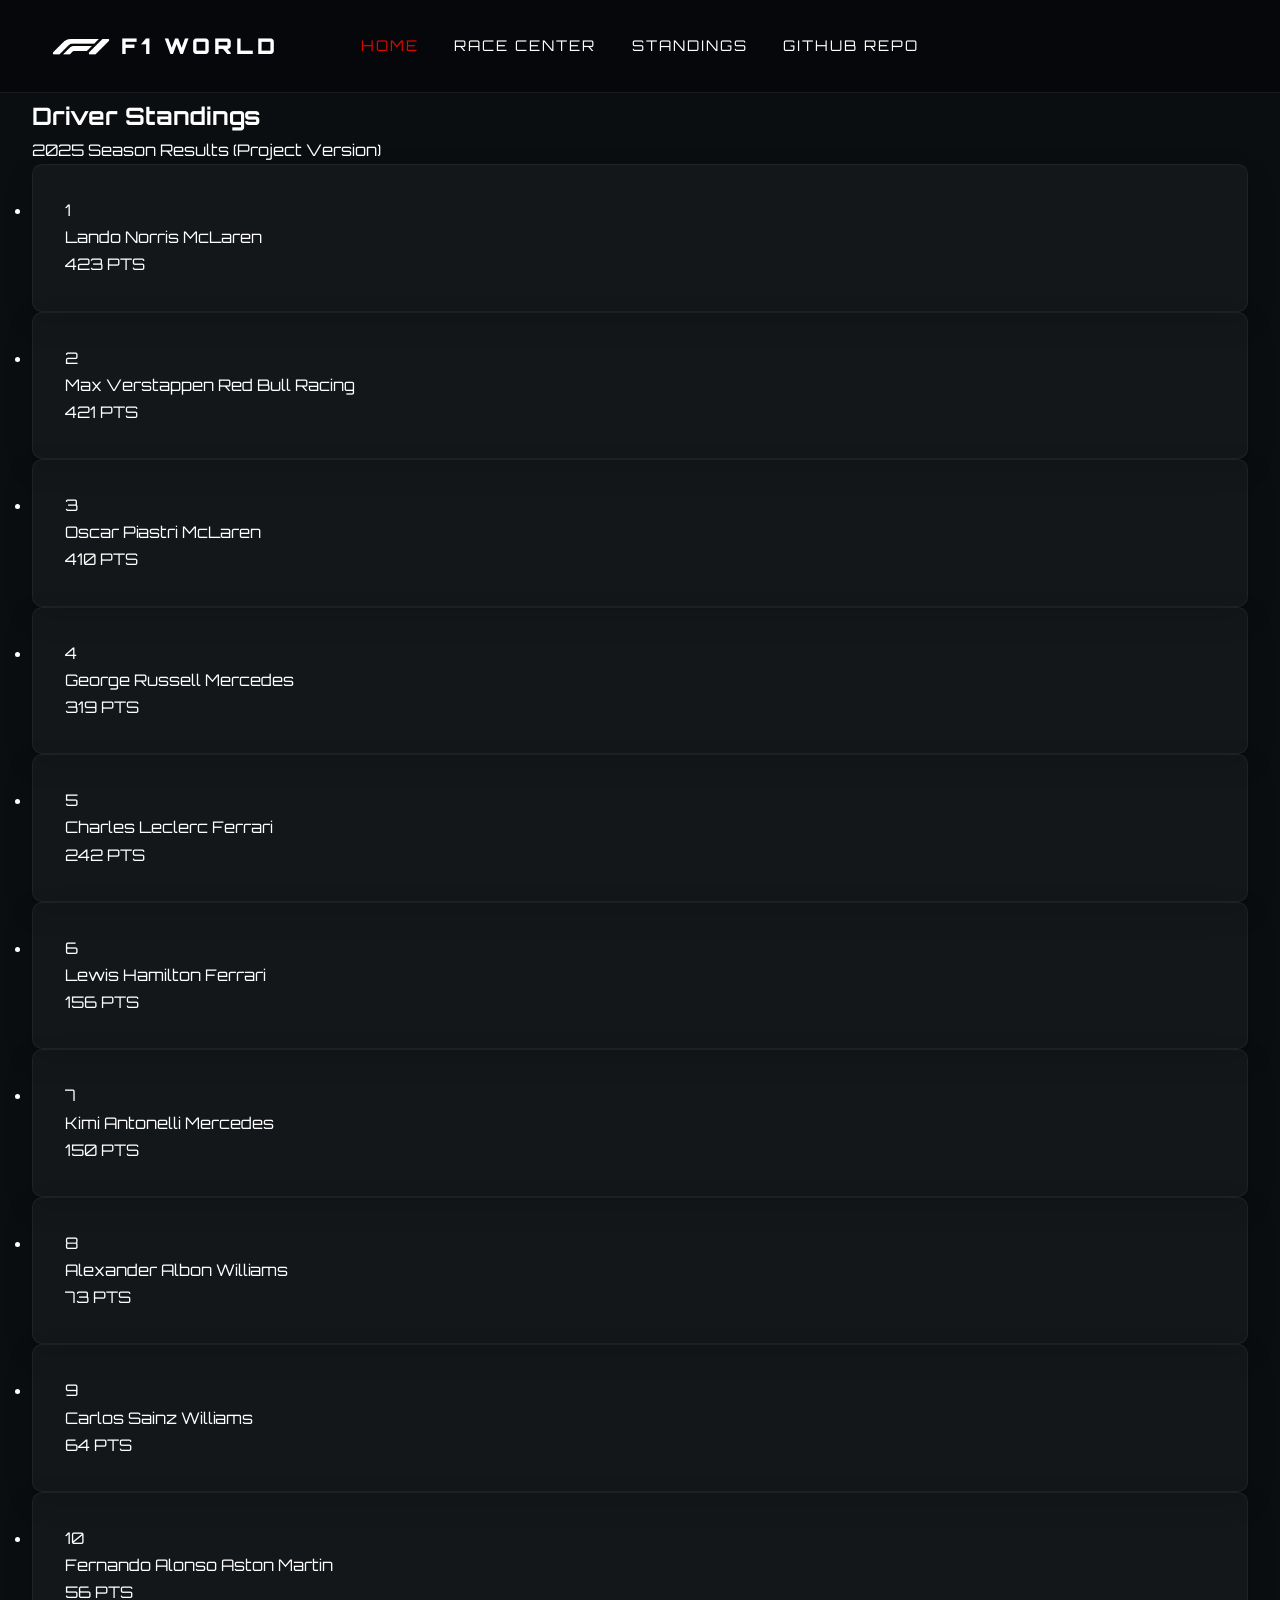
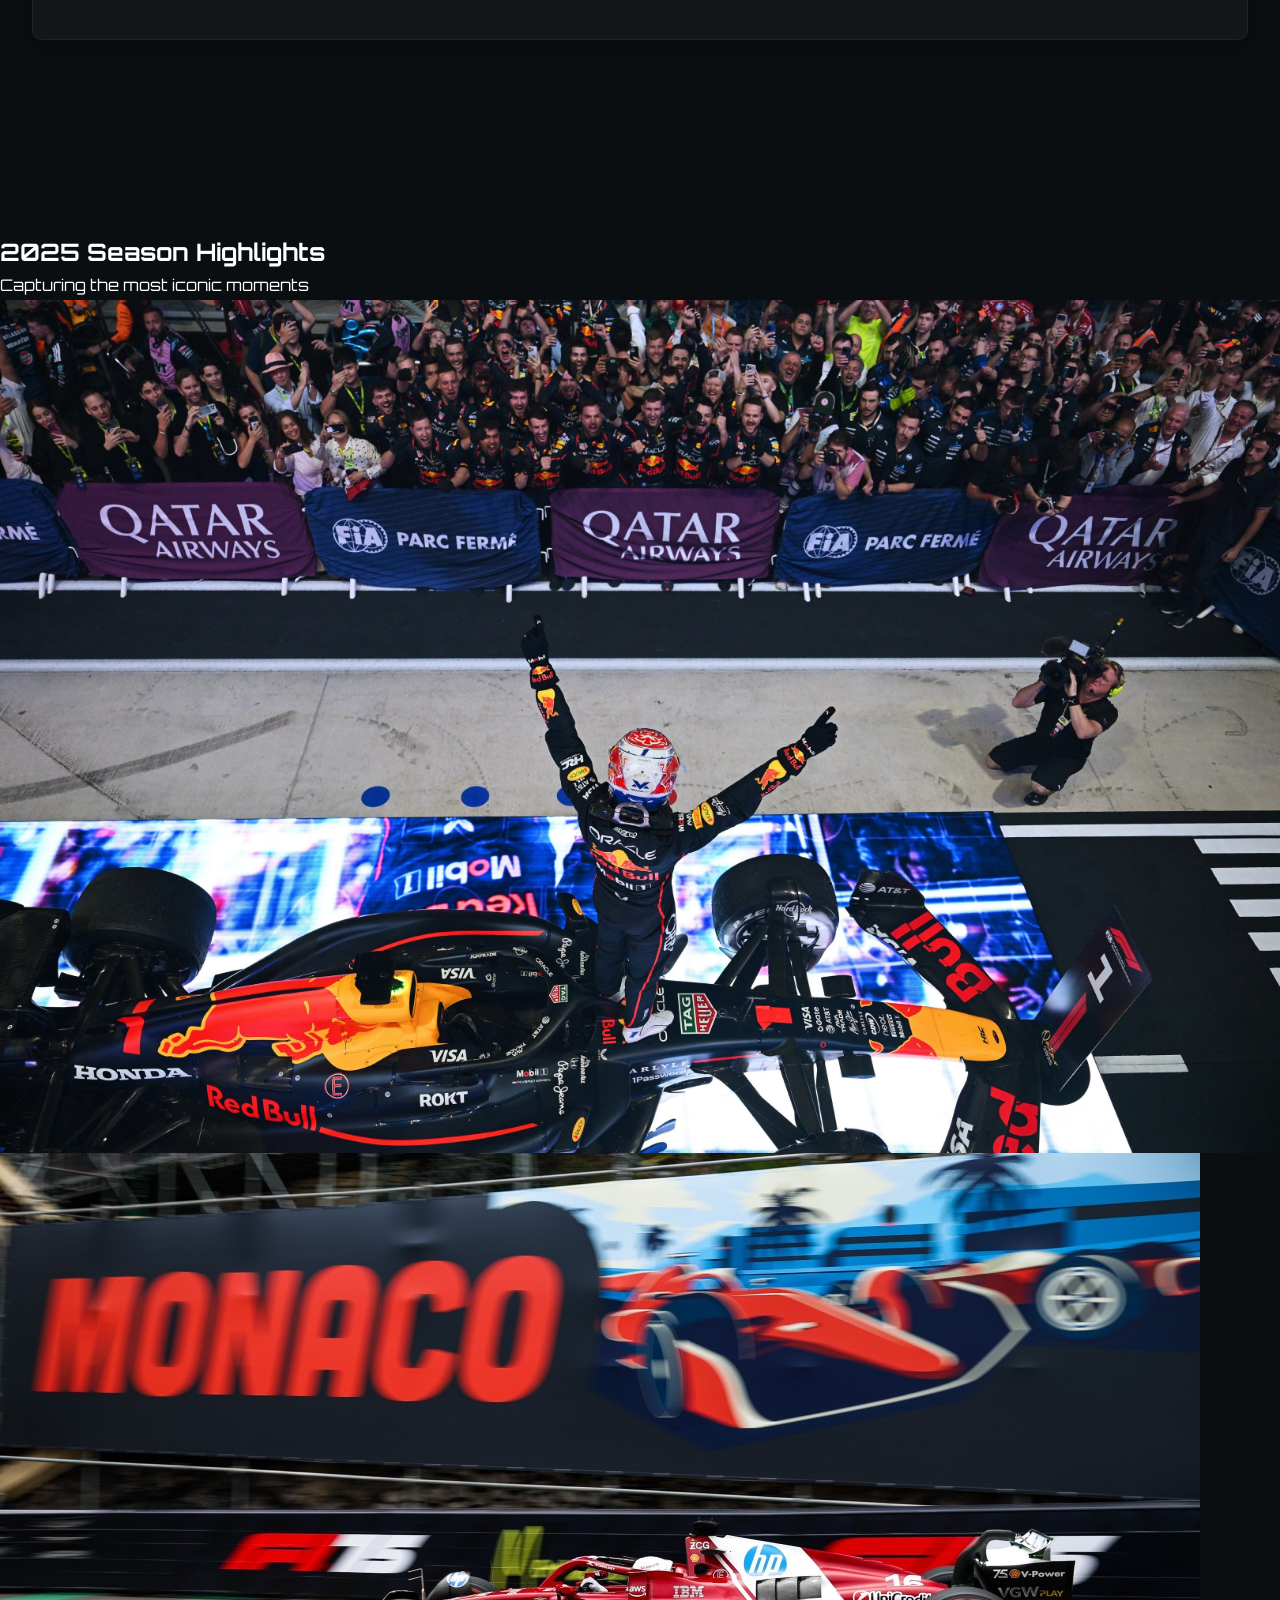
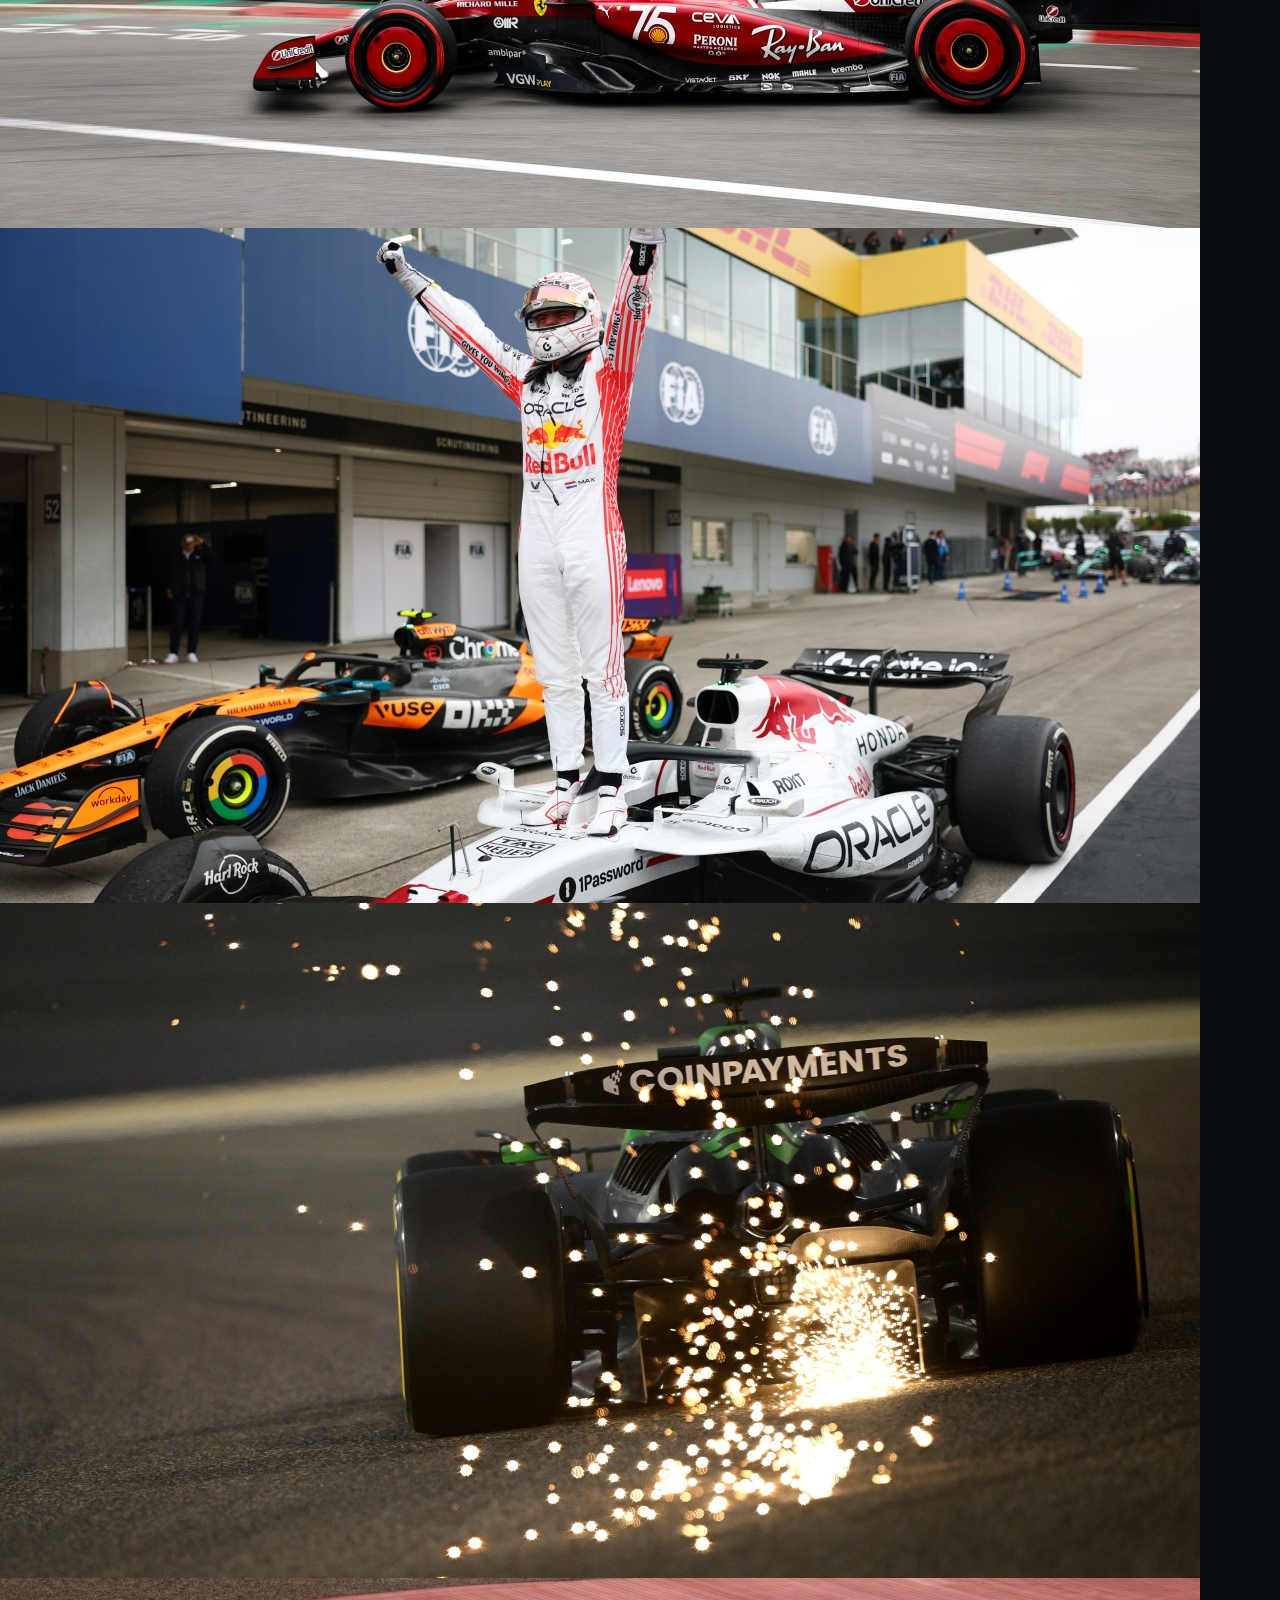
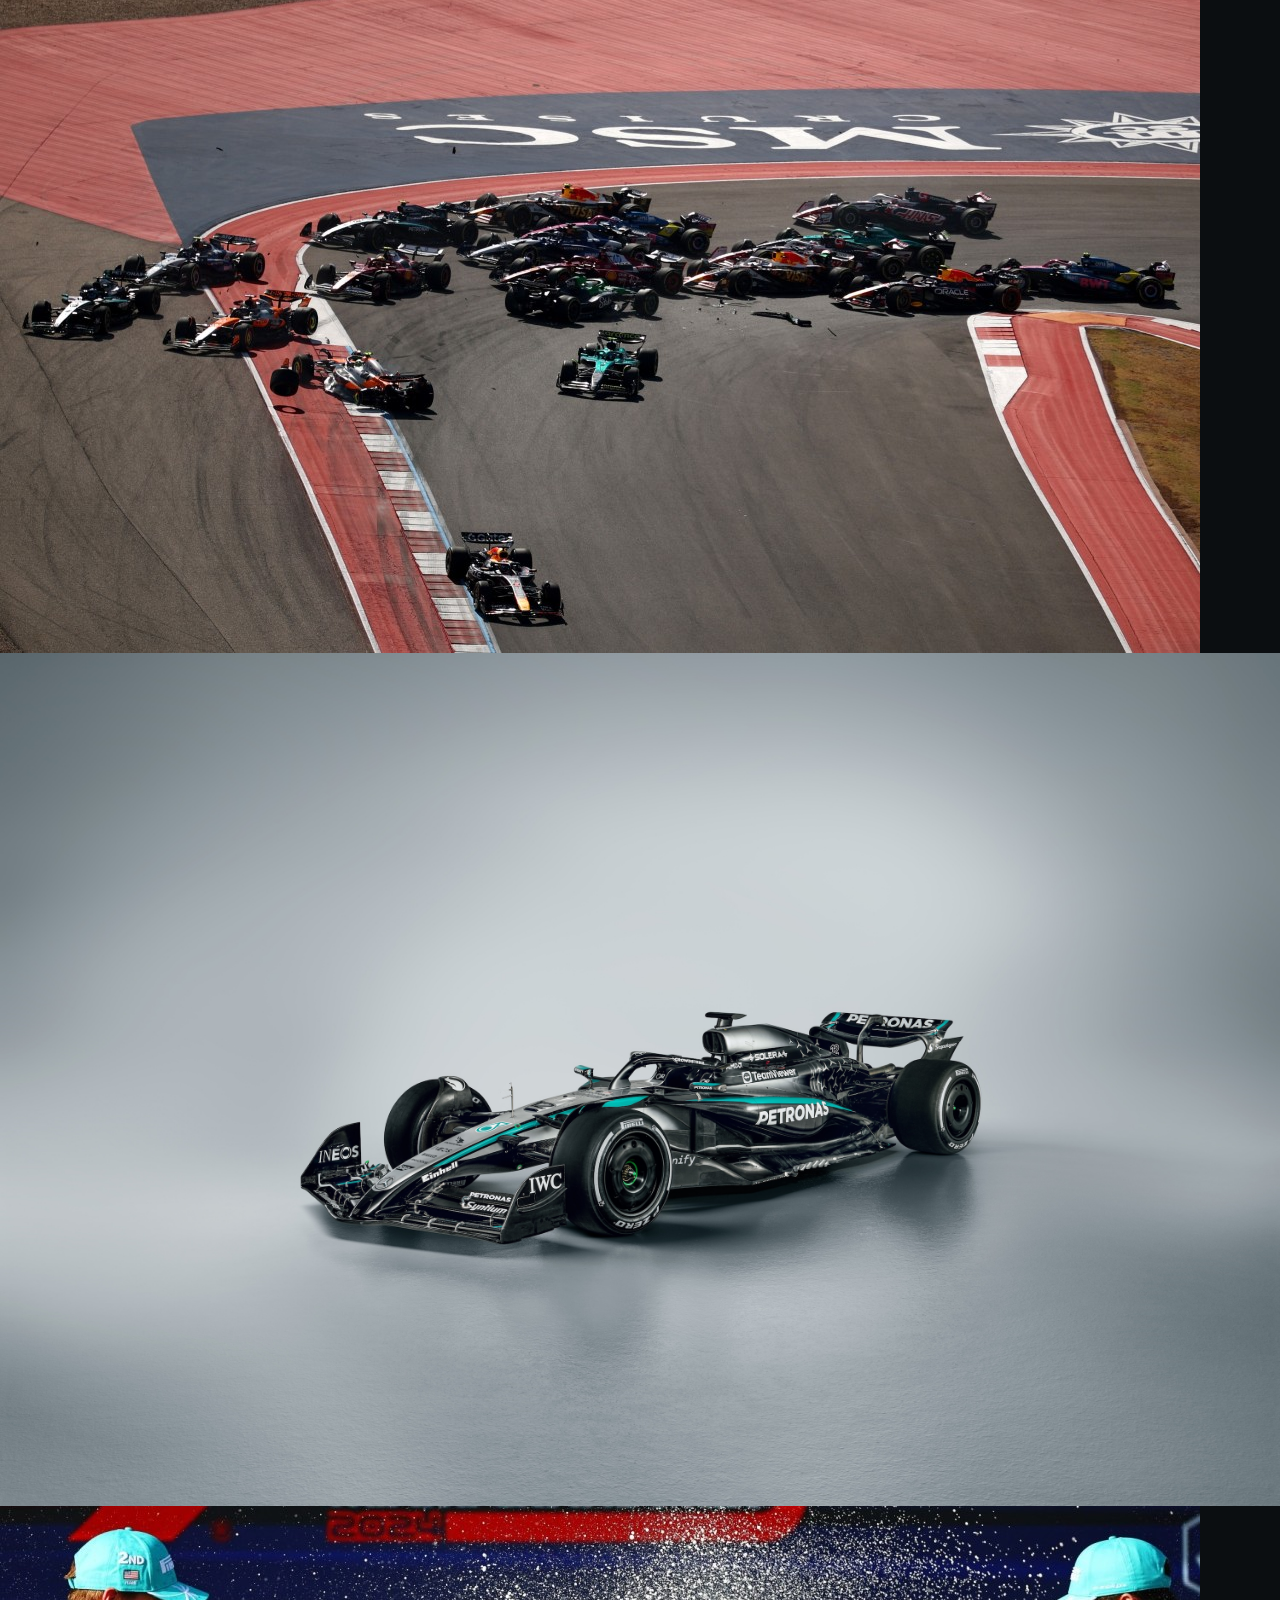
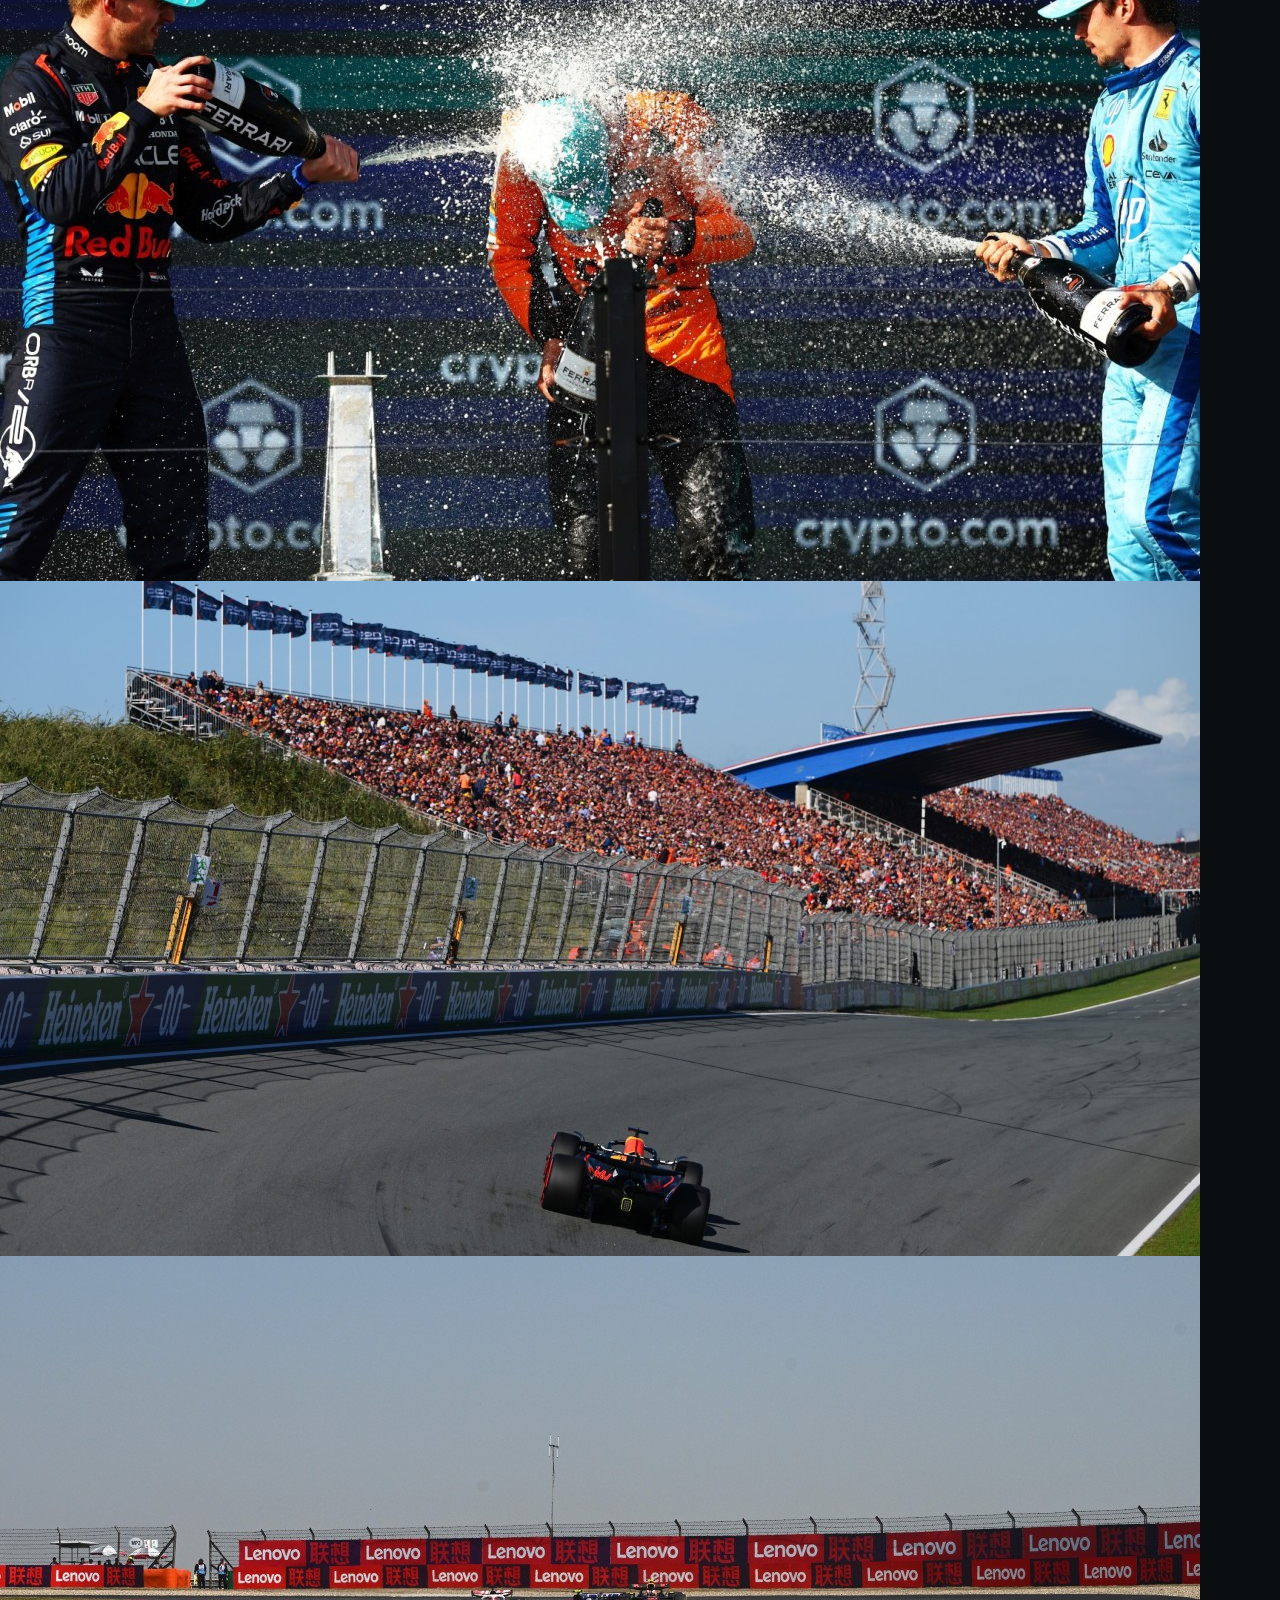
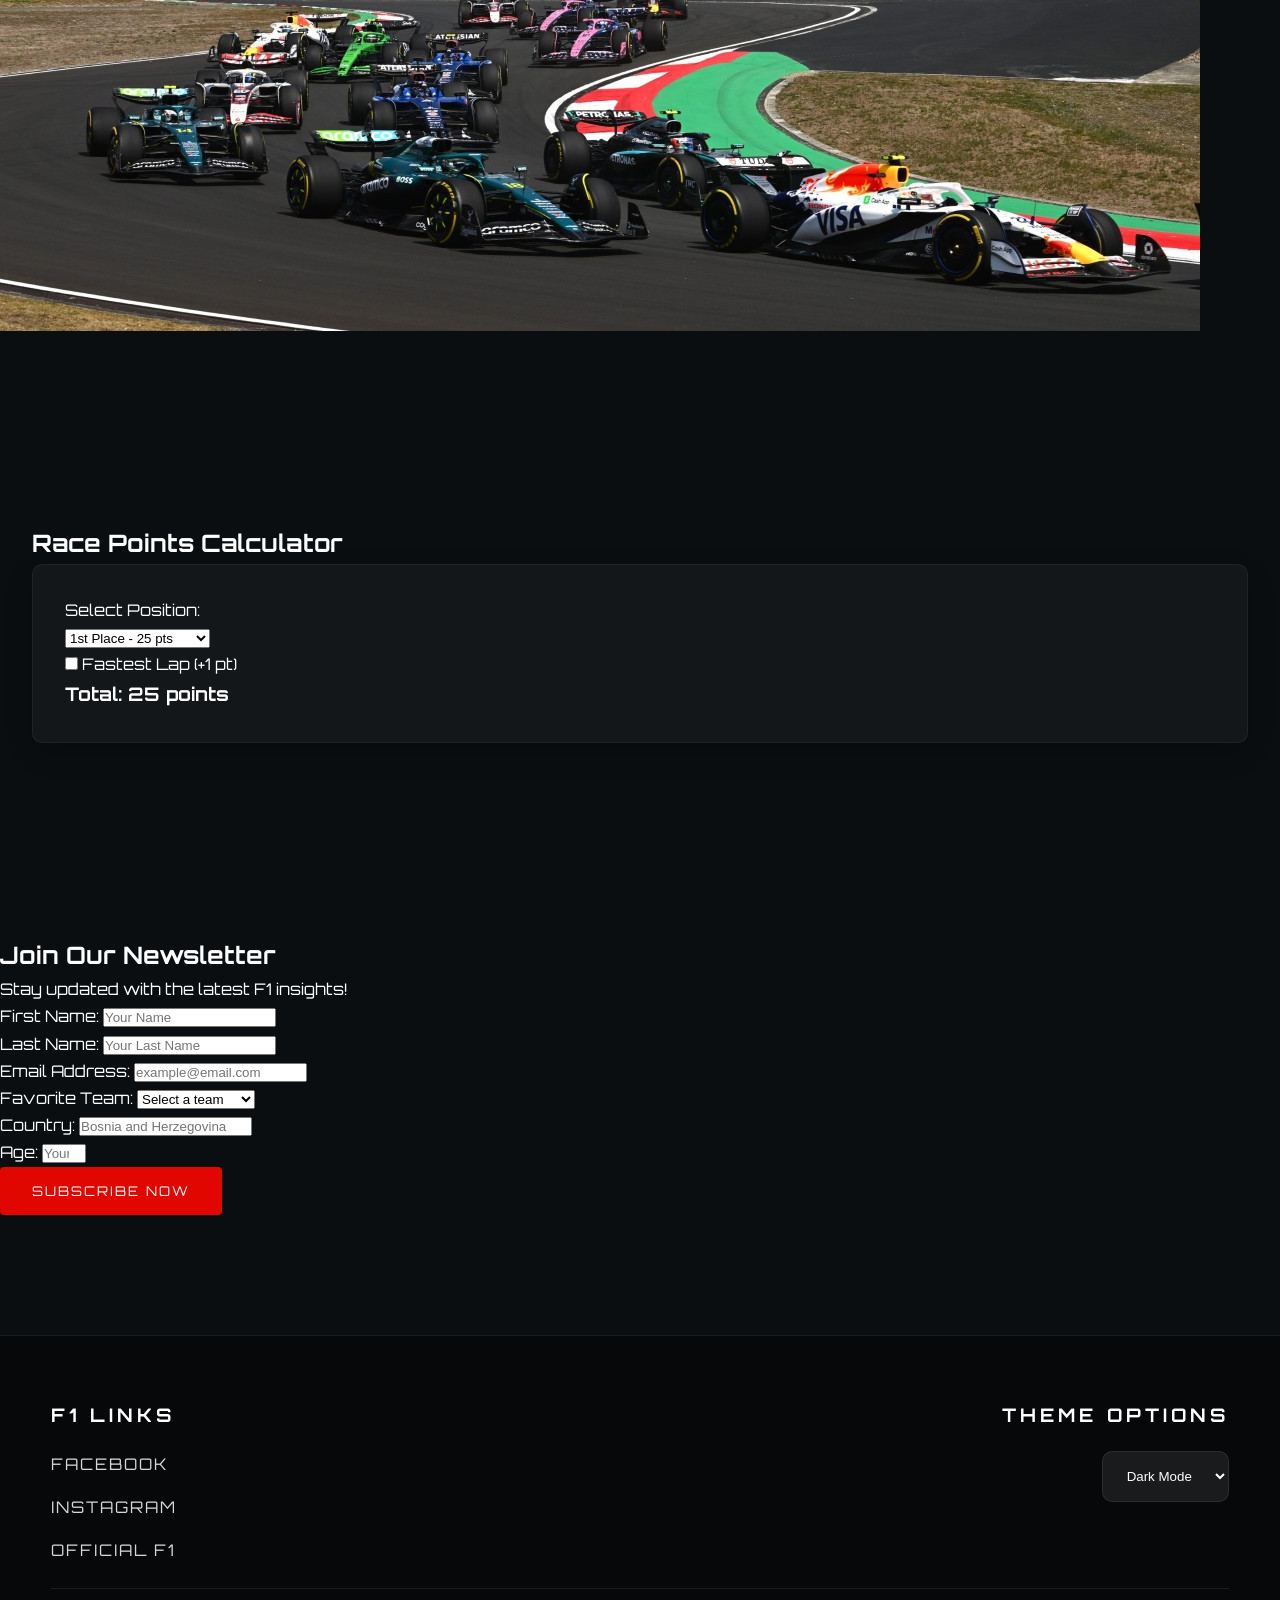
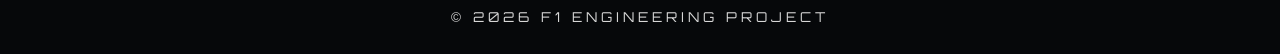
==== Projektnitptp/kontakt.html @ 29984016 "Update kontakt.html" ====
<!DOCTYPE html>
<html lang="bs">
<head>
    <meta charset="UTF-8">
    <meta name="viewport" content="width=device-width, initial-scale=1.0">
    <title>F1 World | Race Center</title>
    
    <link rel="stylesheet" href="css/tptpstil.css">
    <link rel="icon" type="image/png" href="images/f1Favicon.png">
</head>
<body>

<header class="glavni-header">
    <div class="logo-sekcija">
        <img src="images/f1main.png" alt="F1 logo" class="logo-img">
        <span class="site-title">F1 World</span>
    </div>
    
    <nav class="navigacija">
        <a href="index.html" class="nav-btn">Home</a>
        <a href="sadrzaj.html" class="nav-btn">Race Center</a>
        <a href="kontakt.html" class="nav-btn">Standings</a>
        <a href="https://github.com/bakiravdic/tptpProjektni_Formula1/tree/c4c85b3dead266ee1a0c0953485265eac23cb55f/Projektnitptp" target="_blank" class="nav-btn github-link">GitHub Repo</a>
    </nav>
    <hr>
</header>

<section class="ranking-lista-sekcija">
    <div class="ranking-header">
        <h2>Driver Standings</h2>
        <p class="sezona-tag">2025 Season Results (Project Version)</p>
    </div>

    <ul class="f1-ranking-lista">
        <li class="ranking-stavka p1">
            <span class="pozicija">1</span>
            <div class="vozac-info">
                <span class="ime">Lando Norris</span>
                <span class="tim">McLaren</span>
            </div>
            <span class="bodovi">423 PTS</span>
        </li>

        <li class="ranking-stavka p2">
            <span class="pozicija">2</span>
            <div class="vozac-info">
                <span class="ime">Max Verstappen</span>
                <span class="tim">Red Bull Racing</span>
            </div>
            <span class="bodovi">421 PTS</span>
        </li>

        <li class="ranking-stavka p3">
            <span class="pozicija">3</span>
            <div class="vozac-info">
                <span class="ime">Oscar Piastri</span>
                <span class="tim">McLaren</span> </div>
            <span class="bodovi">410 PTS</span>
        </li>

        <li class="ranking-stavka">
            <span class="pozicija">4</span>
            <div class="vozac-info">
                <span class="ime">George Russell</span> <span class="tim">Mercedes</span>
            </div>
            <span class="bodovi">319 PTS</span>
        </li>

        <li class="ranking-stavka">
            <span class="pozicija">5</span>
            <div class="vozac-info">
                <span class="ime">Charles Leclerc</span>
                <span class="tim">Ferrari</span>
            </div>
            <span class="bodovi">242 PTS</span>
        </li>

        <li class="ranking-stavka">
            <span class="pozicija">6</span>
            <div class="vozac-info">
                <span class="ime">Lewis Hamilton</span>
                <span class="tim">Ferrari</span>
            </div>
            <span class="bodovi">156 PTS</span>
        </li>

        <li class="ranking-stavka">
            <span class="pozicija">7</span>
            <div class="vozac-info">
                <span class="ime">Kimi Antonelli</span>
                <span class="tim">Mercedes</span>
            </div>
            <span class="bodovi">150 PTS</span>
        </li>

        <li class="ranking-stavka">
            <span class="pozicija">8</span>
            <div class="vozac-info">
                <span class="ime">Alexander Albon</span> <span class="tim">Williams</span>
            </div>
            <span class="bodovi">73 PTS</span>
        </li>

        <li class="ranking-stavka">
            <span class="pozicija">9</span>
            <div class="vozac-info">
                <span class="ime">Carlos Sainz</span>
                <span class="tim">Williams</span>
            </div>
            <span class="bodovi">64 PTS</span>
        </li>

        <li class="ranking-stavka">
            <span class="pozicija">10</span>
            <div class="vozac-info">
                <span class="ime">Fernando Alonso</span>
                <span class="tim">Aston Martin</span>
            </div>
            <span class="bodovi">56 PTS</span>
        </li>
    </ul>
</section>

<section class="f1-galerija-sekcija">
    <div class="galerija-header"> <h2>2025 Season Highlights</h2>
        <p class="sezona-tag">Capturing the most iconic moments</p>
    </div>

    <div class="galerija-kontejner">
        <div class="galerija-item"><img src="images/galerija1.jpg" alt="Moment 1"></div>
        <div class="galerija-item"><img src="images/galerija2.jpg" alt="Moment 2"></div>
        <div class="galerija-item"><img src="images/galerija3.jpg" alt="Moment 3"></div>
        <div class="galerija-item"><img src="images/galerija4.jpg" alt="Moment 4"></div>
        <div class="galerija-item"><img src="images/galerija5.jpg" alt="Moment 5"></div>
        <div class="galerija-item"><img src="images/galerija6.jpg" alt="Moment 6"></div>
        <div class="galerija-item"><img src="images/galerija7.jpg" alt="Moment 7"></div>
        <div class="galerija-item"><img src="images/galerija8.jpg" alt="Moment 8"></div>
        <div class="galerija-item"><img src="images/galerija9.jpg" alt="Moment 9"></div>
    </div>
</section>

<section class="kalkulator-sekcija">
    <h2>Race Points Calculator</h2>
    <div class="calc-box">
        <p>Select Position:</p>
        <select id="pozicija" onchange="izracunaj()">
            <option value="25">1st Place - 25 pts</option>
            <option value="18">2nd Place - 18 pts</option>
            <option value="15">3rd Place - 15 pts</option>
            <option value="12">4th Place - 12 pts</option>
            <option value="10">5th Place - 10 pts</option>
            <option value="0">Outside Top 5 - 0 pts</option>
        </select>

        <div class="opcija">
            <input type="checkbox" id="najbrziKrug" onchange="izracunaj()">
            <label for="najbrziKrug">Fastest Lap (+1 pt)</label>
        </div>

        <h3 class="rezultat">Total: <span id="suma">25</span> points</h3>
    </div>
</section>

<section class="newsletter-sekcija">
    <div class="form-kontejner">
        <h2>Join Our Newsletter</h2>
        <p>Stay updated with the latest F1 insights!</p>
        
        <form id="newsletter-forma">
            <div class="polje">
                <label>First Name:</label>
                <input type="text" placeholder="Your Name" required>
            </div>

            <div class="polje">
                <label>Last Name:</label>
                <input type="text" placeholder="Your Last Name" required>
            </div>

            <div class="polje">
                <label>Email Address:</label>
                <input type="email" placeholder="example@email.com" required>
            </div>

            <div class="polje">
                <label>Favorite Team:</label>
                <select required>
                    <option value="">Select a team</option>
                    <option value="redbull">Red Bull Racing</option>
                    <option value="mercedes">Mercedes</option>
                    <option value="ferrari">Ferrari</option>
                    <option value="mclaren">McLaren</option>
                </select>
            </div>

            <div class="polje">
                <label>Country:</label>
                <input type="text" placeholder="Bosnia and Herzegovina" required>
            </div>

            <div class="polje">
                <label>Age:</label>
                <input type="number" min="13" max="99" placeholder="Your Age" required>
            </div>

            <button type="submit" class="f1-btn">Subscribe Now</button>
        </form>

        <div id="poruka-zahvale" style="display: none;">
            <h3>Thank you for subscribing!</h3>
            <p>Welcome to the Paddock. Check your email soon.</p>
        </div>
    </div>
</section>

<footer>
    <div class="footer-sadrzaj">
        <div class="footer-section">
            <h3>F1 Links</h3>
            <div class="socijalne-mreze">
                <a href="https://www.facebook.com/Formula1" target="_blank">Facebook</a>
                <a href="https://www.instagram.com/f1" target="_blank">Instagram</a>
                <a href="https://www.formula1.com" target="_blank">Official F1</a>
            </div>
        </div>

        <div class="footer-section">
            <h3>Theme Options</h3>
            <select id="theme-switcher">
                <option value="light">Light Mode</option>
                <option value="dark" selected>Dark Mode</option>
            </select>
        </div>
    </div>
    <div class="footer-bottom">
        <p>&copy; 2026 F1 Engineering Project</p>
    </div>
</footer>

<script src="js/tptpskripte.js"></script>

</body>
</html>
---- Projektnitptp/css/tptpstil.css ----
/* =========================================================
   GOOGLE FONT IMPORT
========================================================= */

@import url('https://fonts.googleapis.com/css2?family=Orbitron:wght@400;500;700;800;900&display=swap');


/* =========================================================
   ROOT VARIJABLE
========================================================= */

:root{

    /* =====================================================
       GLAVNE BOJE

       Header i footer koriste nijansu
       tamniju od #0B0E11 kako bi dizajn
       izgledao elegantnije i dublje.
    ===================================================== */

    --main-bg:#0B0E11;

    --header-bg:#06080A;

    --footer-bg:#06080A;

    --card-bg:#1F242D;

    --secondary-bg:#11151B;

    --accent:#E10600;

    --accent-dark:#8B0000;

    /* =====================================================
       TEKST
    ===================================================== */

    --text-main:#FFFFFF;

    --text-secondary:#D7D7D7;

    /* =====================================================
       GLASS EFEKAT
    ===================================================== */

    --glass-bg:rgba(255,255,255,0.05);

    /* =====================================================
       FONT
    ===================================================== */

    --font-main:'Orbitron', sans-serif;

    /* =====================================================
       GLOBALNI SPACING
    ===================================================== */

    --container-width:95%;

    --section-padding:6rem;

    /* =====================================================
       TRANZICIJE
    ===================================================== */

    --transition:0.35s ease;

    /* =====================================================
       SJENE
    ===================================================== */

    --shadow-soft:
    0 10px 25px rgba(0,0,0,0.25);

    --shadow-hover:
    0 20px 45px rgba(0,0,0,0.5);

    /* =====================================================
       TEAM BOJE
    ===================================================== */

    --ferrari:#E60000;

    --mercedes:#00A19B;

    --mclaren:#FF8000;

    --redbull:#1B2951;

    --aston:#005F4D;

    --alpine:#005BA3;

    --williams:#003A80;

    --audi:#EE1E46;

    --cadillac:#1A365D;

    --haas:#BDBDBD;
}


/* =========================================================
   RESET
========================================================= */

*{
    margin:0;
    padding:0;
    box-sizing:border-box;
}

html{
    scroll-behavior:smooth;
}

body{

    background:var(--main-bg);

    color:var(--text-main);

    font-family:var(--font-main);

    overflow-x:hidden;

    line-height:1.7;

    animation:fadeInBody 1s ease;
}

img{
    display:block;
    max-width:100%;
}

section{
    padding:var(--section-padding) 0;
}

h1,h2,h3,h4,
p,
a,
li,
span,
button{
    font-family:var(--font-main);
}


/* =========================================================
   BODY FADE ANIMACIJA
========================================================= */

@keyframes fadeInBody{

    from{
        opacity:0;
    }

    to{
        opacity:1;
    }
}


/* =========================================================
   HERO ANIMACIJA
========================================================= */

@keyframes heroFadeUp{

    from{

        opacity:0;

        transform:
        translateY(55px);
    }

    to{

        opacity:1;

        transform:
        translateY(0);
    }
}


/* =========================================================
   SCALE-IN ANIMACIJA
========================================================= */

@keyframes scaleInCard{

    from{

        opacity:0;

        transform:
        scale(0.84);
    }

    to{

        opacity:1;

        transform:
        scale(1);
    }
}


/* =========================================================
   FADE LEFT
========================================================= */

@keyframes fadeLeft{

    from{

        opacity:0;

        transform:
        translateX(-70px);
    }

    to{

        opacity:1;

        transform:
        translateX(0);
    }
}


/* =========================================================
   FADE RIGHT
========================================================= */

@keyframes fadeRight{

    from{

        opacity:0;

        transform:
        translateX(70px);
    }

    to{

        opacity:1;

        transform:
        translateX(0);
    }
}


/* =========================================================
   SCROLL REVEAL
========================================================= */

@keyframes scrollReveal{

    from{

        opacity:0;

        transform:
        translateY(40px);
    }

    to{

        opacity:1;

        transform:
        translateY(0);
    }
}


/* =========================================================
   PULSE GLOW
========================================================= */

@keyframes pulseGlow{

    0%{
        box-shadow:0 0 0 rgba(225,6,0,0);
    }

    50%{
        box-shadow:0 0 20px rgba(225,6,0,0.45);
    }

    100%{
        box-shadow:0 0 0 rgba(225,6,0,0);
    }
}


/* =========================================================
   HEADER
========================================================= */

.glavni-header{

    position:fixed;

    top:0;
    left:0;

    width:100%;

    z-index:999;

    background:rgba(6,8,10,0.94);

    display:flex;

    align-items:center;

    justify-content:flex-start;

    padding:16px 4%;

    backdrop-filter:blur(12px);

    border-bottom:
    1px solid rgba(255,255,255,0.08);

    transition:var(--transition);
}

.glavni-header hr{
    display:none;
}


/* =========================================================
   LOGO SEKCIJA
========================================================= */

.logo-sekcija{

    display:flex;

    align-items:center;

    gap:10px;

    z-index:2;

    cursor:pointer;

    transition:var(--transition);
}

.logo-sekcija:hover,
.logo-sekcija:active{

    color:var(--accent);

    opacity:0.9;
}

.logo-sekcija:hover .site-title,
.logo-sekcija:active .site-title{

    color:var(--accent);
}

.logo-sekcija:hover img,
.logo-sekcija:active img{

    filter:
    drop-shadow(0 0 10px rgba(225,6,0,0.5));
}

.logo-img{
    width:60px;
}

.site-title{

    color:var(--text-main);

    font-size:1.35rem;

    font-weight:900;

    letter-spacing:4px;

    text-transform:uppercase;

    transition:var(--transition);
}


/* =========================================================
   NAVIGACIJA
========================================================= */

.navigacija{

    position:absolute;

    left:50%;

    transform:translateX(-50%);

    display:flex;

    align-items:center;

    gap:2.2rem;
}

.nav-btn{

    text-decoration:none;

    color:var(--text-main);

    position:relative;

    transition:var(--transition);

    font-size:0.92rem;

    text-transform:uppercase;

    letter-spacing:2px;
}

.nav-btn::after{

    content:"";

    position:absolute;

    left:0;
    bottom:-8px;

    width:0%;

    height:2px;

    background:var(--accent);

    transition:var(--transition);
}

.nav-btn:hover::after,
.nav-btn:focus::after{
    width:100%;
}

.nav-btn:hover,
.nav-btn:focus{
    color:var(--accent);
}

.nav-btn[href="index.html"]{
    color:var(--accent);
}


/* =========================================================
   HERO SEKCIJA
========================================================= */

.pocetna-sekcija{

    position:relative;

    height:95vh;

    background:
    linear-gradient(
    rgba(0,0,0,0.52),
    rgba(0,0,0,0.72)
    ),
    url("../images/glavnaslika.webp");

    background-size:cover;

    background-position:center;

    display:flex;

    justify-content:center;

    align-items:center;
}

.overlay{

    width:100%;
    height:100%;

    display:flex;

    justify-content:center;
    align-items:center;

    padding:2rem 4rem;
}

.pocetni-tekst{

    max-width:980px;

    text-align:center;

    animation:
    heroFadeUp 1s ease-out;
}

.pocetni-tekst p{

    color:var(--text-main);

    font-size:1.15rem;

    line-height:2.1;

    letter-spacing:3px;

    text-transform:uppercase;

    text-shadow:
    0 0 25px rgba(0,0,0,0.7);
}


/* =========================================================
   TEAM SEKCIJA
========================================================= */

.timovi{

    background:transparent;

    padding-top:7rem;
}


/* =========================================================
   NASLOVI
========================================================= */

.naslov-timova,
.motori-meni h3{

    text-align:center;

    font-size:3rem;

    font-weight:900;

    color:var(--text-main);

    margin-bottom:4rem;

    letter-spacing:8px;

    text-transform:uppercase;

    padding:0 1rem;

    line-height:1.3;
}

.naslov-timova::after,
.motori-meni h3::after{
    display:none;
}

.naslov-timova{

    animation:
    fadeLeft linear;

    animation-timeline:view();

    animation-range:
    entry 0% cover 35%;
}

.motori-meni h3{

    animation:
    fadeRight linear;

    animation-timeline:view();

    animation-range:
    entry 0% cover 35%;
}


/* =========================================================
   SEARCH BAR
========================================================= */

.search-baar{

    width:var(--container-width);

    margin:auto;

    display:flex;

    justify-content:center;

    margin-bottom:4rem;
}

.search-baar input{

    width:100%;
    max-width:450px;

    padding:1rem 1.2rem;

    background:transparent;

    border:none;

    border-bottom:
    2px solid rgba(255,255,255,0.25);

    outline:none;

    color:var(--text-main);

    transition:var(--transition);
}

.search-baar input:focus{
    border-color:var(--accent);
}


/* =========================================================
   GRID KARTICA
========================================================= */

.kartice{

    width:var(--container-width);

    margin:auto;

    display:grid;

    grid-template-columns:
    repeat(5,1fr);

    gap:1.6rem;
}


/* =========================================================
   TEAM KARTICE
========================================================= */

.f1-kartica{

    background:var(--glass-bg);

    border-radius:14px;

    overflow:hidden;

    min-height:380px;

    backdrop-filter:blur(8px);

    box-shadow:var(--shadow-soft);

    transition:var(--transition);

    border:
    1px solid rgba(255,255,255,0.06);

    animation:
    scaleInCard linear;

    animation-timeline:view();

    animation-range:
    entry 0% cover 30%;
}

.f1-kartica:hover{

    transform:
    translateY(-10px);

    box-shadow:var(--shadow-hover);

    color:#fff;
}

.kartica-unutrasnjost{

    height:100%;

    display:flex;

    flex-direction:column;

    justify-content:space-between;
}


/* =========================================================
   PREDNJA STRANA
========================================================= */

.kartica-naprijed{

    display:flex;

    flex-direction:column;

    justify-content:center;
    align-items:center;

    padding:2rem;
}

.kartica-naprijed img{

    width:100%;

    height:150px;

    object-fit:contain;

    transition:var(--transition);

    mix-blend-mode:screen;
}

.f1-kartica:hover .kartica-naprijed img{

    transform:scale(1.05);
}

.kartica-naprijed p{

    margin-top:1rem;

    color:var(--text-main);

    font-size:0.92rem;

    letter-spacing:2px;
}


/* =========================================================
   ZADNJA STRANA
========================================================= */

.kartica-nazad{

    display:flex;

    flex-direction:column;

    align-items:center;
    justify-content:center;

    padding:20px;

    text-align:center;
}

.kartica-nazad p{

    color:var(--text-secondary);

    margin-bottom:1rem;

    font-size:0.8rem;

    letter-spacing:2px;
}

.kartica-nazad ul{
    list-style:none;
}

.kartica-nazad li{

    color:var(--text-main);

    font-size:0.82rem;

    line-height:1.8;
}


/* =========================================================
   TEAM HOVER BOJE
========================================================= */

.f1-kartica:nth-child(1):hover{
    background:rgba(11,19,43,0.8);
    border-color:var(--redbull);
}

.f1-kartica:nth-child(2):hover{
    background:rgba(0,91,163,0.8);
    border-color:var(--alpine);
}

.f1-kartica:nth-child(3):hover{
    background:rgba(0,79,65,0.8);
    border-color:var(--aston);
}

.f1-kartica:nth-child(4):hover{
    background:rgba(238,30,70,0.8);
    border-color:var(--audi);
}

.f1-kartica:nth-child(5):hover{
    background:rgba(26,54,93,0.8);
    border-color:var(--cadillac);
}

.f1-kartica:nth-child(6):hover{
    background:rgba(230,0,0,0.8);
    border-color:var(--ferrari);
}

.f1-kartica:nth-child(7):hover{
    background:rgba(180,180,180,0.25);
    border-color:var(--haas);
}

.f1-kartica:nth-child(8):hover{
    background:rgba(255,128,0,0.8);
    border-color:var(--mclaren);
}

.f1-kartica:nth-child(9):hover{
    background:rgba(0,161,155,0.8);
    border-color:var(--mercedes);
}

.f1-kartica:nth-child(10):hover{
    background:rgba(0,45,98,0.8);
    border-color:var(--williams);
}


/* =========================================================
   ENGINE SEKCIJA

   Engine sekcija sada ide PRIJE videa.
========================================================= */

.info-mot{

    width:var(--container-width);

    margin:auto;

    margin-top:5rem;

    background:transparent;

    border:none;

    border-radius:0;

    padding:0;

    backdrop-filter:none;

    box-shadow:none;

    display:flex;

    flex-direction:column;
}

.motori-meni{

    width:100%;

    background:transparent;
}


/* =========================================================
   ENGINE GRID
========================================================= */

.engine-linkovi{

    list-style:none;

    display:grid;

    grid-template-columns:
    repeat(3,1fr);

    gap:1.8rem;

    animation:
    fadeRight linear;

    animation-timeline:view();

    animation-range:
    entry 0% cover 35%;
}


/* =========================================================
   ENGINE KARTICE
========================================================= */

.engine-linkovi li a{

    position:relative;

    display:flex;

    justify-content:center;
    align-items:center;

    min-height:260px;

    text-align:center;

    padding:2rem;

    text-decoration:none;

    color:var(--text-main);

    border-radius:18px;

    overflow:hidden;

    font-weight:800;

    letter-spacing:3px;

    text-transform:uppercase;

    background-size:cover;

    background-position:center;

    transition:var(--transition);

    box-shadow:var(--shadow-soft);

    text-shadow:
    0 4px 10px rgba(0,0,0,0.95),
    0 0 20px rgba(0,0,0,0.9);
}

.engine-linkovi li a span{

    background:
    rgba(0,0,0,0.38);

    padding:
    0.7rem 1.2rem;

    border-radius:10px;

    backdrop-filter:blur(4px);
}

.engine-linkovi li a::before,
.engine-linkovi li a::after{
    display:none;
}

.engine-linkovi li a:hover{

    transform:
    translateY(-8px)
    scale(1.02);

    box-shadow:
    0 0 30px rgba(225,6,0,0.35);
}


/* =========================================================
   ENGINE SLIKE
========================================================= */

.engine-linkovi li:nth-child(1) a{

    background-image:
    url("../images/redbull1.jpg");
}

.engine-linkovi li:nth-child(2) a{

    background-image:
    url("/images/ferrari.jpg");
}

.engine-linkovi li:nth-child(3) a{

    background-image:
    url("../images/mercedes1.jpg");
}

.engine-linkovi li:nth-child(4) a{

    background-image:
    url("../images/audi4.jpg");

    background-position:
    center bottom;
}

.engine-linkovi li:nth-child(5) a{

    background-image:
    url("../images/honda.webp");
}

.engine-linkovi li:nth-child(6) a{

    background-image:
    url("../images/alpine5.webp");
}


/* =========================================================
   VIDEO SEKCIJA

   Video sada ide ISPOD motora
   i spušten je dodatno radi
   profesionalnog razmaka.
========================================================= */

.desni-sidebar{

    width:100vw;

    margin-left:
    calc(50% - 50vw);

    margin-top:7rem;

    margin-bottom:5rem;

    position:relative;

    z-index:1;

    background:transparent;
}


/* =========================================================
   VIDEO KONTEJNER
========================================================= */

.video-kontejner{

    position:relative;

    width:100vw;

    height:72vh;

    min-height:650px;

    max-height:700px;

    overflow:hidden;

    border:none;

    animation:
    fadeLeft linear;

    animation-timeline:view();

    animation-range:
    entry 0% cover 35%;
}

.video-kontejner iframe{

    position:absolute;

    top:0;
    left:0;

    width:100%;
    height:100%;

    border:none;
}

.motori{

    text-align:center;

    color:var(--text-secondary);

    margin-top:1.2rem;

    font-size:0.9rem;

    letter-spacing:3px;

    text-transform:uppercase;
}


/* =========================================================
   SADRŽAJ STRANICA
========================================================= */

.sadrzaj-kontejner,
.ranking-lista-sekcija,
.kalkulator-sekcija,
.raspored-sekcija,
.volan-sekcija{

    width:var(--container-width);

    margin:auto;
}


/* =========================================================
   GRID SADRŽAJA
========================================================= */

.sadrzaj-grid{

    display:grid;

    grid-template-columns:2fr 1fr;

    gap:2rem;
}

.glavni-clanak,
.info-kartica,
.control-card,
.calc-box,
.ranking-stavka{

    background:rgba(255,255,255,0.04);

    padding:2rem;

    border-radius:10px;

    transition:var(--transition);

    box-shadow:var(--shadow-soft);

    border:
    1px solid rgba(255,255,255,0.05);
}


/* =========================================================
   BUTTON STIL
========================================================= */

button,
.f1-btn{

    background:var(--accent);

    color:var(--text-main);

    border:none;

    padding:1rem 2rem;

    border-radius:4px;

    cursor:pointer;

    transition:var(--transition);

    text-transform:uppercase;

    letter-spacing:2px;

    animation:pulseGlow 3s infinite;
}

button:hover,
.f1-btn:hover{

    background:var(--accent-dark);

    transform:scale(1.05);
}


/* =========================================================
   FOOTER
========================================================= */

footer{

    background:var(--footer-bg);

    margin-top:1.5rem;

    padding:4rem 4% 1.4rem;

    border-top:
    1px solid rgba(255,255,255,0.08);
}

.footer-sadrzaj{

    display:flex;

    justify-content:space-between;

    align-items:flex-start;

    gap:3rem;

    flex-wrap:wrap;
}

.footer-section{

    display:flex;

    flex-direction:column;

    gap:1.2rem;
}

.footer-section h3{

    letter-spacing:4px;

    text-transform:uppercase;
}


/* =========================================================
   DRUŠTVENE MREŽE
========================================================= */

.socijalne-mreze{

    display:flex;

    flex-direction:column;

    gap:1rem;
}

.socijalne-mreze a{

    text-decoration:none;

    color:var(--text-secondary);

    transition:var(--transition);

    letter-spacing:2px;

    text-transform:uppercase;
}

.socijalne-mreze a:hover{

    color:var(--accent);

    transform:
    translateX(5px);
}


/* =========================================================
   FOOTER LINKOVI
========================================================= */

.footer-section a{

    text-decoration:none;

    color:var(--text-secondary);

    transition:var(--transition);

    letter-spacing:2px;
}

.footer-section a:hover{

    color:var(--accent);
}


/* =========================================================
   THEME SWITCHER
========================================================= */

#theme-switcher{

    margin-left:auto;

    padding:1rem 1.2rem;

    background:rgba(255,255,255,0.08);

    border:
    1px solid rgba(255,255,255,0.08);

    color:var(--text-main);

    border-radius:10px;

    outline:none;
}


/* =========================================================
   COPYRIGHT
========================================================= */

.footer-bottom{

    margin-top:1.5rem;

    padding-top:1rem;

    padding-bottom:0.2rem;

    border-top:
    1px solid rgba(255,255,255,0.08);

    text-align:center;

    color:var(--text-secondary);

    font-size:0.85rem;
}

.footer-bottom p{

    letter-spacing:4px;

    text-transform:uppercase;

    margin-bottom:0;
}


/* =========================================================
   DARK MODE
========================================================= */

@media(prefers-color-scheme:dark){

    body{

        background:var(--main-bg);

        color:var(--text-main);
    }

    .glavni-header{

        background:rgba(6,8,10,0.94);
    }

    footer{

        background:#06080A;
    }
}


/* =========================================================
   TABLET BREAKPOINT
========================================================= */

@media(max-width:900px){

    .kartice{

        grid-template-columns:
        repeat(3,1fr);
    }

    .engine-linkovi{

        grid-template-columns:
        repeat(2,1fr);
    }

    .video-kontejner{

        min-height:520px;

        height:58vh;
    }

    .glavni-header{

        flex-direction:column;

        gap:1rem;
    }

    .navigacija{

        position:static;

        transform:none;

        flex-wrap:wrap;

        justify-content:center;
    }

    .footer-sadrzaj{

        flex-direction:column;

        align-items:flex-start;
    }

    #theme-switcher{

        margin-left:0;
    }
}


/* =========================================================
   MOBILE BREAKPOINT
========================================================= */

@media(max-width:600px){

    section{
        padding:4rem 0;
    }

    .kartice{
        grid-template-columns:1fr;
    }

    .engine-linkovi{
        grid-template-columns:1fr;
    }

    .overlay{
        padding:1.5rem;
    }

    .pocetna-sekcija{

        height:88vh;
    }

    .pocetni-tekst p{

        font-size:0.92rem;

        line-height:1.9;

        letter-spacing:2px;
    }

    .naslov-timova,
    .motori-meni h3{

        font-size:2rem;

        letter-spacing:5px;
    }

    .video-kontejner{

        min-height:360px;

        max-height:none;

        height:48vh;
    }

    .footer-sadrzaj{

        flex-direction:column;

        align-items:center;

        text-align:center;
    }

    .socijalne-mreze{

        align-items:center;
    }

    .navigacija{

        gap:1rem;
    }

    .footer-bottom p{

        letter-spacing:2px;
    }
}


/* =========================================================
   DESKTOP BREAKPOINT
========================================================= */

@media(min-width:901px){

    .kartice{

        grid-template-columns:
        repeat(5,1fr);
    }
}
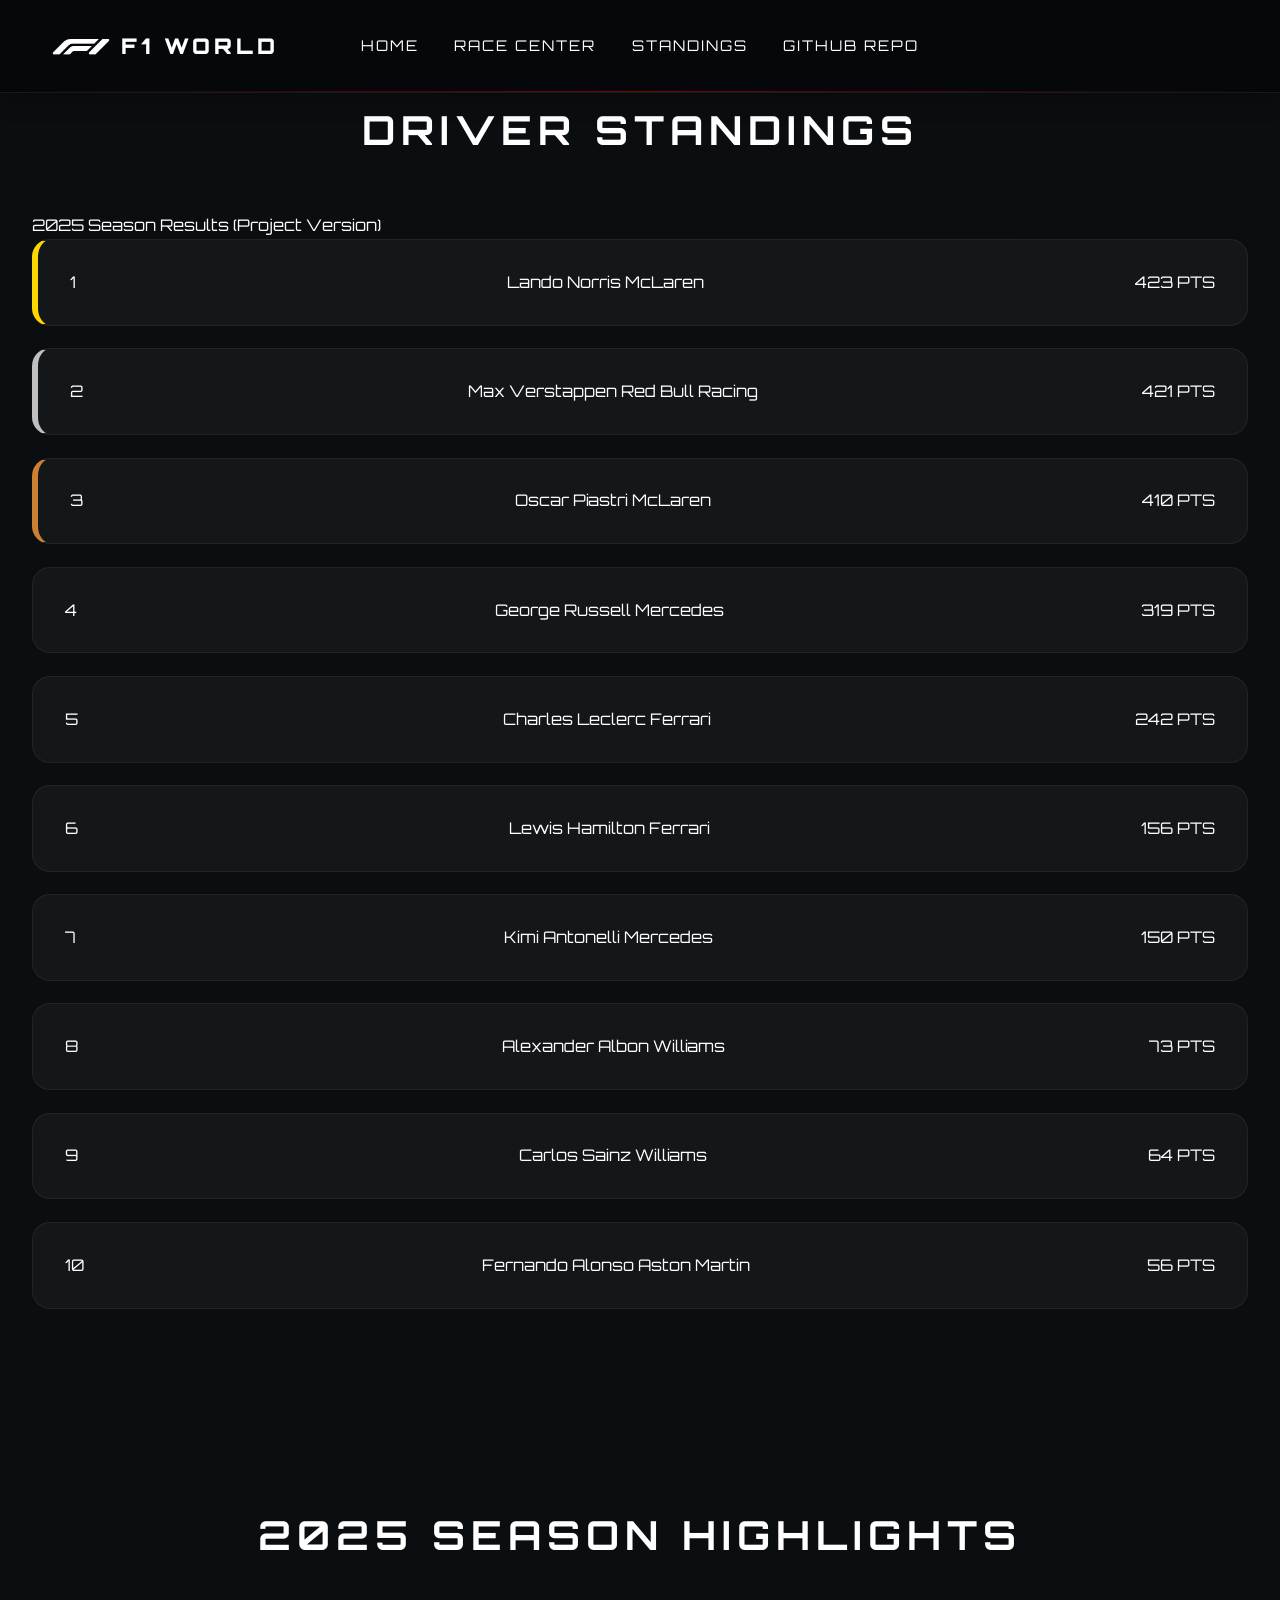
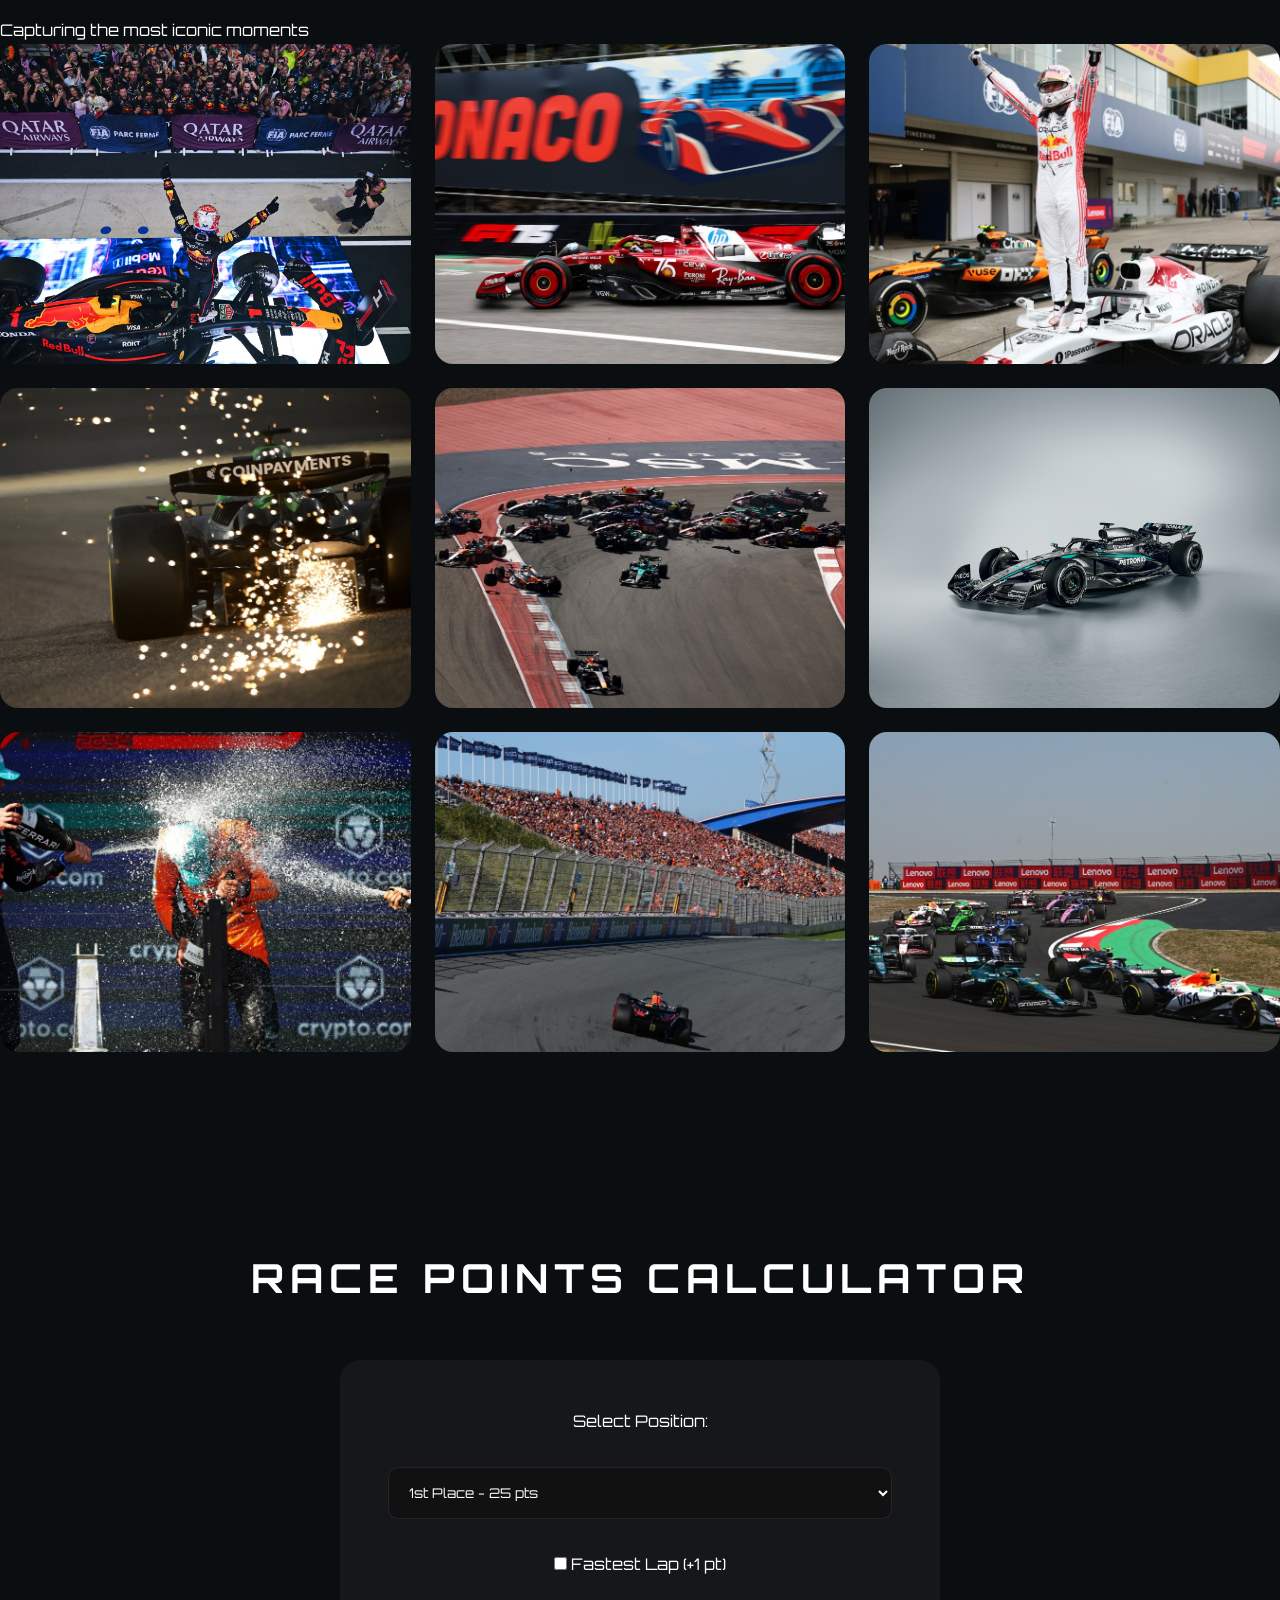
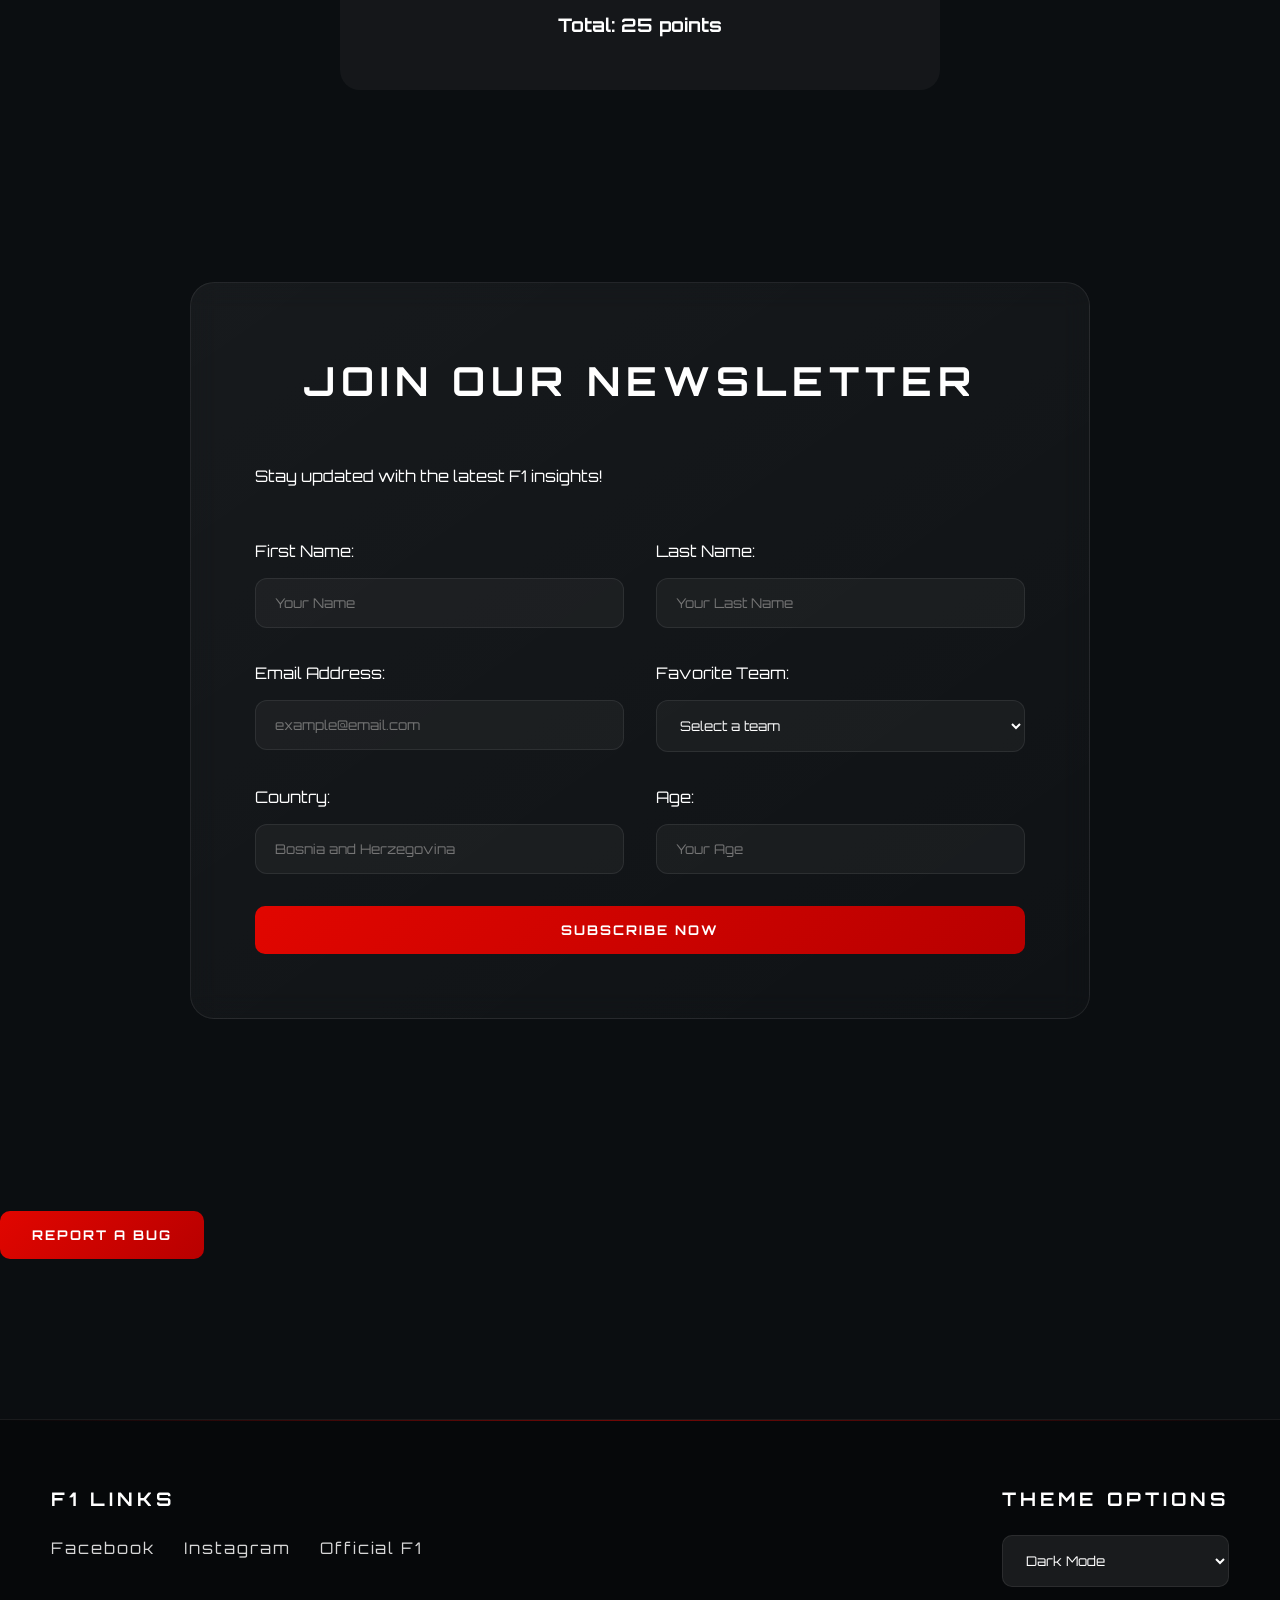
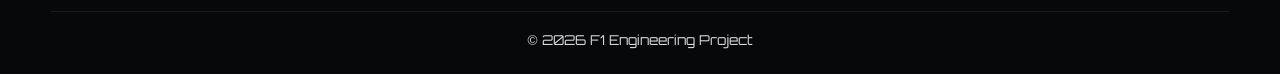
==== commit 2b111187: "Update kontakt.html dodavanje report a bug buttona u kontakt.html fajl" ====
--- a/Projektnitptp/kontakt.html
+++ b/Projektnitptp/kontakt.html
@@ -213,6 +213,26 @@
     </div>
 </section>
 
+<section class="bug-sekcija">
+    <button id="otvoriBugBtn" class="bug-glavno-btn">Report a Bug</button>
+
+    <div id="bugFormaKontejner" class="bug-kontejner" style="display: none;">
+        
+        <div id="bugSadrzajForme">
+            <h3>Report a bug on the page</h3>
+            <textarea id="bugTekst" rows="4" placeholder="Report the issue on the page..."></textarea>
+            <button id="posaljiBugBtn" class="bug-akcija-btn">Pošalji</button>
+        </div>
+
+        <div id="bugZahvalnica" style="display: none;">
+            <div class="cek-ikona">✓</div>
+            <h3>Thank you!</h3>
+            <p>Your bug report has been successfully simulated and "sent" to the team.</p>
+        </div>
+        
+    </div>
+</section>
+
 <footer>
     <div class="footer-sadrzaj">
         <div class="footer-section">
--- a/Projektnitptp/css/tptpstil.css
+++ b/Projektnitptp/css/tptpstil.css
@@ -1,78 +1,37 @@
-
-
-
 /* =========================================================
    GOOGLE FONT IMPORT
 ========================================================= */
 
 @import url('https://fonts.googleapis.com/css2?family=Orbitron:wght@400;500;700;800;900&display=swap');
 
-
 /* =========================================================
    ROOT VARIJABLE
 ========================================================= */
 
 :root{
 
-    /* =====================================================
-       GLAVNE BOJE
-
-       Header i footer koriste nijansu
-       tamniju od #0B0E11 kako bi dizajn
-       izgledao elegantnije i dublje.
-    ===================================================== */
-
     --main-bg:#0B0E11;
-
     --header-bg:#06080A;
-
     --footer-bg:#06080A;
-
     --card-bg:#1F242D;
-
     --secondary-bg:#11151B;
 
     --accent:#E10600;
-
     --accent-dark:#8B0000;
-
-    /* =====================================================
-       TEKST
-    ===================================================== */
+    --accent-light:#ff3b30;
 
     --text-main:#FFFFFF;
-
     --text-secondary:#D7D7D7;
 
-    /* =====================================================
-       GLASS EFEKAT
-    ===================================================== */
-
     --glass-bg:rgba(255,255,255,0.05);
-
-    /* =====================================================
-       FONT
-    ===================================================== */
+    --glass-border:rgba(255,255,255,0.08);
 
     --font-main:'Orbitron', sans-serif;
 
-    /* =====================================================
-       GLOBALNI SPACING
-    ===================================================== */
-
     --container-width:95%;
-
     --section-padding:6rem;
 
-    /* =====================================================
-       TRANZICIJE
-    ===================================================== */
-
     --transition:0.35s ease;
-
-    /* =====================================================
-       SJENE
-    ===================================================== */
 
     --shadow-soft:
     0 10px 25px rgba(0,0,0,0.25);
@@ -80,31 +39,17 @@
     --shadow-hover:
     0 20px 45px rgba(0,0,0,0.5);
 
-    /* =====================================================
-       TEAM BOJE
-    ===================================================== */
-
     --ferrari:#E60000;
-
     --mercedes:#00A19B;
-
     --mclaren:#FF8000;
-
     --redbull:#1B2951;
-
     --aston:#005F4D;
-
     --alpine:#005BA3;
-
     --williams:#003A80;
-
     --audi:#EE1E46;
-
     --cadillac:#1A365D;
-
     --haas:#BDBDBD;
 }
-
 
 /* =========================================================
    RESET
@@ -149,13 +94,15 @@
 a,
 li,
 span,
-button{
+button,
+input,
+textarea,
+select{
     font-family:var(--font-main);
 }
 
-
-/* =========================================================
-   BODY FADE ANIMACIJA
+/* =========================================================
+   ANIMACIJE
 ========================================================= */
 
 @keyframes fadeInBody{
@@ -169,130 +116,70 @@
     }
 }
 
-
-/* =========================================================
-   HERO ANIMACIJA
-========================================================= */
-
 @keyframes heroFadeUp{
 
     from{
-
         opacity:0;
-
-        transform:
-        translateY(55px);
+        transform:translateY(55px);
     }
 
     to{
-
         opacity:1;
-
-        transform:
-        translateY(0);
-    }
-}
-
-
-/* =========================================================
-   SCALE-IN ANIMACIJA
-========================================================= */
+        transform:translateY(0);
+    }
+}
 
 @keyframes scaleInCard{
 
     from{
-
         opacity:0;
-
-        transform:
-        scale(0.84);
+        transform:scale(0.84);
     }
 
     to{
-
         opacity:1;
-
-        transform:
-        scale(1);
-    }
-}
-
-
-/* =========================================================
-   FADE LEFT
-========================================================= */
+        transform:scale(1);
+    }
+}
 
 @keyframes fadeLeft{
 
     from{
-
         opacity:0;
-
-        transform:
-        translateX(-70px);
+        transform:translateX(-70px);
     }
 
     to{
-
         opacity:1;
-
-        transform:
-        translateX(0);
-    }
-}
-
-
-/* =========================================================
-   FADE RIGHT
-========================================================= */
+        transform:translateX(0);
+    }
+}
 
 @keyframes fadeRight{
 
     from{
-
         opacity:0;
-
-        transform:
-        translateX(70px);
+        transform:translateX(70px);
     }
 
     to{
-
         opacity:1;
-
-        transform:
-        translateX(0);
-    }
-}
-
-
-/* =========================================================
-   SCROLL REVEAL
-========================================================= */
+        transform:translateX(0);
+    }
+}
 
 @keyframes scrollReveal{
 
     from{
-
         opacity:0;
-
-        transform:
-        translateY(40px);
+        transform:translateY(40px);
     }
 
     to{
-
         opacity:1;
-
-        transform:
-        translateY(0);
-    }
-}
-
-
-/* =========================================================
-   PULSE GLOW
-========================================================= */
+        transform:translateY(0);
+    }
+}
 
 @keyframes pulseGlow{
 
@@ -309,6 +196,35 @@
     }
 }
 
+@keyframes floatCard{
+
+    0%{
+        transform:translateY(0);
+    }
+
+    50%{
+        transform:translateY(-10px);
+    }
+
+    100%{
+        transform:translateY(0);
+    }
+}
+
+@keyframes glowBorder{
+
+    0%{
+        border-color:rgba(255,255,255,0.05);
+    }
+
+    50%{
+        border-color:rgba(225,6,0,0.5);
+    }
+
+    100%{
+        border-color:rgba(255,255,255,0.05);
+    }
+}
 
 /* =========================================================
    HEADER
@@ -335,19 +251,42 @@
 
     padding:16px 4%;
 
-    backdrop-filter:blur(12px);
+    backdrop-filter:blur(14px);
 
     border-bottom:
     1px solid rgba(255,255,255,0.08);
 
     transition:var(--transition);
+
+    box-shadow:
+    0 8px 20px rgba(0,0,0,0.25);
+}
+
+.glavni-header::after{
+
+    content:"";
+
+    position:absolute;
+
+    left:0;
+    bottom:0;
+
+    width:100%;
+    height:1px;
+
+    background:
+    linear-gradient(
+    90deg,
+    transparent,
+    rgba(225,6,0,0.5),
+    transparent
+    );
 }
 
 .glavni-header hr{
     display:none;
 }
 
-
 /* =========================================================
    LOGO SEKCIJA
 ========================================================= */
@@ -367,22 +306,17 @@
     transition:var(--transition);
 }
 
-.logo-sekcija:hover,
-.logo-sekcija:active{
+.logo-sekcija:hover{
+
+    transform:translateY(-2px);
+}
+
+.logo-sekcija:hover .site-title{
 
     color:var(--accent);
-
-    opacity:0.9;
-}
-
-.logo-sekcija:hover .site-title,
-.logo-sekcija:active .site-title{
-
-    color:var(--accent);
-}
-
-.logo-sekcija:hover img,
-.logo-sekcija:active img{
+}
+
+.logo-sekcija:hover img{
 
     filter:
     drop-shadow(0 0 10px rgba(225,6,0,0.5));
@@ -406,7 +340,6 @@
 
     transition:var(--transition);
 }
-
 
 /* =========================================================
    NAVIGACIJA
@@ -471,11 +404,6 @@
 .nav-btn:focus{
     color:var(--accent);
 }
-
-.nav-btn[href="index.html"]{
-    color:var(--accent);
-}
-
 
 /* =========================================================
    HERO SEKCIJA
@@ -544,7 +472,6 @@
     0 0 25px rgba(0,0,0,0.7);
 }
 
-
 /* =========================================================
    TEAM SEKCIJA
 ========================================================= */
@@ -555,11 +482,6 @@
 
     padding-top:7rem;
 }
-
-
-/* =========================================================
-   NASLOVI
-========================================================= */
 
 .naslov-timova,
 .motori-meni h3{
@@ -583,11 +505,6 @@
     line-height:1.3;
 }
 
-.naslov-timova::after,
-.motori-meni h3::after{
-    display:none;
-}
-
 .naslov-timova{
 
     animation:
@@ -610,7 +527,6 @@
     entry 0% cover 35%;
 }
 
-
 /* =========================================================
    SEARCH BAR
 ========================================================= */
@@ -650,9 +566,12 @@
 }
 
 .search-baar input:focus{
+
     border-color:var(--accent);
-}
-
+
+    box-shadow:
+    0 10px 25px rgba(225,6,0,0.15);
+}
 
 /* =========================================================
    GRID KARTICA
@@ -672,11 +591,6 @@
     gap:1.6rem;
 }
 
-
-/* =========================================================
-   TEAM KARTICE
-========================================================= */
-
 .f1-kartica{
 
     background:var(--glass-bg);
@@ -726,11 +640,6 @@
     justify-content:space-between;
 }
 
-
-/* =========================================================
-   PREDNJA STRANA
-========================================================= */
-
 .kartica-naprijed{
 
     display:flex;
@@ -772,11 +681,6 @@
     letter-spacing:2px;
 }
 
-
-/* =========================================================
-   ZADNJA STRANA
-========================================================= */
-
 .kartica-nazad{
 
     display:flex;
@@ -814,8 +718,6 @@
 
     line-height:1.8;
 }
-
-
 /* =========================================================
    TEAM HOVER BOJE
 ========================================================= */
@@ -870,11 +772,8 @@
     border-color:var(--williams);
 }
 
-
 /* =========================================================
    ENGINE SEKCIJA
-
-   Engine sekcija sada ide PRIJE videa.
 ========================================================= */
 
 .info-mot{
@@ -885,34 +784,10 @@
 
     margin-top:5rem;
 
-    background:transparent;
-
-    border:none;
-
-    border-radius:0;
-
-    padding:0;
-
-    backdrop-filter:none;
-
-    box-shadow:none;
-
     display:flex;
 
     flex-direction:column;
 }
-
-.motori-meni{
-
-    width:100%;
-
-    background:transparent;
-}
-
-
-/* =========================================================
-   ENGINE GRID
-========================================================= */
 
 .engine-linkovi{
 
@@ -924,20 +799,7 @@
     repeat(3,1fr);
 
     gap:1.8rem;
-
-    animation:
-    fadeRight linear;
-
-    animation-timeline:view();
-
-    animation-range:
-    entry 0% cover 35%;
-}
-
-
-/* =========================================================
-   ENGINE KARTICE
-========================================================= */
+}
 
 .engine-linkovi li a{
 
@@ -981,24 +843,6 @@
     0 0 20px rgba(0,0,0,0.9);
 }
 
-.engine-linkovi li a span{
-
-    background:
-    rgba(0,0,0,0.38);
-
-    padding:
-    0.7rem 1.2rem;
-
-    border-radius:10px;
-
-    backdrop-filter:blur(4px);
-}
-
-.engine-linkovi li a::before,
-.engine-linkovi li a::after{
-    display:none;
-}
-
 .engine-linkovi li a:hover{
 
     transform:
@@ -1009,57 +853,32 @@
     0 0 30px rgba(225,6,0,0.35);
 }
 
-
-/* =========================================================
-   ENGINE SLIKE
-========================================================= */
-
 .engine-linkovi li:nth-child(1) a{
-
-    background-image:
-    url("../images/redbull1.jpg");
+    background-image:url("../images/redbull1.jpg");
 }
 
 .engine-linkovi li:nth-child(2) a{
-
-    background-image:
-    url("/images/ferrari.jpg");
+    background-image:url("../images/ferrari.jpg");
 }
 
 .engine-linkovi li:nth-child(3) a{
-
-    background-image:
-    url("../images/mercedes1.jpg");
+    background-image:url("../images/mercedes1.jpg");
 }
 
 .engine-linkovi li:nth-child(4) a{
-
-    background-image:
-    url("../images/audi4.jpg");
-
-    background-position:
-    center bottom;
+    background-image:url("../images/audi4.jpg");
 }
 
 .engine-linkovi li:nth-child(5) a{
-
-    background-image:
-    url("../images/honda.webp");
+    background-image:url("../images/honda.webp");
 }
 
 .engine-linkovi li:nth-child(6) a{
-
-    background-image:
-    url("../images/alpine5.webp");
-}
-
-
-/* =========================================================
-   VIDEO SEKCIJA
-
-   Video sada ide ISPOD motora
-   i spušten je dodatno radi
-   profesionalnog razmaka.
+    background-image:url("../images/alpine5.webp");
+}
+
+/* =========================================================
+   VIDEO
 ========================================================= */
 
 .desni-sidebar{
@@ -1072,42 +891,19 @@
     margin-top:7rem;
 
     margin-bottom:5rem;
+}
+
+.video-kontejner{
 
     position:relative;
 
-    z-index:1;
-
-    background:transparent;
-}
-
-
-/* =========================================================
-   VIDEO KONTEJNER
-========================================================= */
-
-.video-kontejner{
-
-    position:relative;
-
     width:100vw;
 
     height:72vh;
 
     min-height:650px;
 
-    max-height:700px;
-
     overflow:hidden;
-
-    border:none;
-
-    animation:
-    fadeLeft linear;
-
-    animation-timeline:view();
-
-    animation-range:
-    entry 0% cover 35%;
 }
 
 .video-kontejner iframe{
@@ -1138,65 +934,737 @@
     text-transform:uppercase;
 }
 
-
-/* =========================================================
-   SADRŽAJ STRANICA
+/* =========================================================
+   SADRZAJ STRANICA
 ========================================================= */
 
 .sadrzaj-kontejner,
 .ranking-lista-sekcija,
 .kalkulator-sekcija,
 .raspored-sekcija,
-.volan-sekcija{
+.volan-sekcija,
+.newsletter-sekcija{
 
     width:var(--container-width);
 
     margin:auto;
 }
 
-
-/* =========================================================
-   GRID SADRŽAJA
+/* =========================================================
+   HERO SADRZAJ
+========================================================= */
+
+.sadrzaj-header{
+
+    width:100vw;
+
+    margin-left:calc(50% - 50vw);
+
+    margin-top:8rem;
+
+    margin-bottom:5rem;
+
+    min-height:620px;
+
+    padding:4rem 2rem;
+
+    display:flex;
+
+    flex-direction:column;
+
+    justify-content:center;
+
+    align-items:center;
+
+    text-align:center;
+
+    background:
+    linear-gradient(
+    rgba(0,0,0,0.58),
+    rgba(0,0,0,0.78)
+    ),
+    url("../images/engineers.jpg");
+
+    background-size:cover;
+
+    background-position:center;
+
+    animation:
+    scrollReveal linear;
+
+    animation-timeline:view();
+
+    animation-range:
+    entry 0% cover 35%;
+}
+
+.sadrzaj-header h1{
+
+    font-size:3.4rem;
+
+    letter-spacing:8px;
+
+    text-transform:uppercase;
+
+    margin-bottom:1.5rem;
+}
+
+.sadrzaj-header p{
+
+    max-width:850px;
+
+    margin:auto;
+
+    color:var(--text-secondary);
+
+    line-height:2;
+
+    letter-spacing:2px;
+}
+
+/* =========================================================
+   GRID SADRZAJA
 ========================================================= */
 
 .sadrzaj-grid{
 
     display:grid;
 
-    grid-template-columns:2fr 1fr;
+    grid-template-columns:1fr;
+
+    gap:3rem;
+}
+
+/* =========================================================
+   POWER UNIT
+========================================================= */
+
+.glavni-clanak{
+
+    width:100%;
+}
+
+.clanak-sekcija{
+
+    margin-bottom:4rem;
+
+    animation:
+    scrollReveal linear;
+
+    animation-timeline:view();
+
+    animation-range:
+    entry 0% cover 35%;
+}
+
+.clanak-sekcija:first-child{
+
+    width:100vw;
+
+    margin-left:calc(50% - 50vw);
+
+    padding:5rem 8%;
+
+    display:flex;
+
+    flex-direction:column;
+
+    justify-content:center;
+
+    align-items:center;
+
+    text-align:center;
+
+    background:
+    linear-gradient(
+    180deg,
+    rgba(225,6,0,0.08),
+    rgba(255,255,255,0)
+    );
+}
+
+.clanak-sekcija:first-child h2{
+
+    color:#ff3b30;
+
+    font-size:3rem;
+
+    letter-spacing:6px;
+
+    margin-bottom:2rem;
+}
+
+.clanak-sekcija:first-child p{
+
+    max-width:1100px;
+
+    color:#ffb3b0;
+
+    line-height:2.1;
+
+    margin-bottom:3rem;
+}
+
+.clanak-sekcija:first-child .clanak-slika{
+
+    width:100%;
+
+    max-width:1200px;
+
+    min-height:550px;
+
+    object-fit:cover;
+
+    border-radius:20px;
+
+    border:
+    1px solid rgba(225,6,0,0.2);
+
+    box-shadow:
+    0 25px 60px rgba(225,6,0,0.12);
+}
+
+.sadrzaj-sidebar{
+
+    display:grid;
+
+    grid-template-columns:repeat(2,1fr);
 
     gap:2rem;
 }
 
-.glavni-clanak,
-.info-kartica,
-.control-card,
-.calc-box,
+.info-kartica{
+
+    background:rgba(255,255,255,0.04);
+
+    padding:2rem;
+
+    border-radius:20px;
+
+    backdrop-filter:blur(10px);
+
+    border:
+    1px solid rgba(255,255,255,0.06);
+
+    transition:var(--transition);
+
+    animation:
+    scaleInCard 1s ease;
+}
+
+.info-kartica:hover{
+
+    transform:translateY(-8px);
+
+    border-color:rgba(225,6,0,0.4);
+
+    box-shadow:
+    0 20px 40px rgba(225,6,0,0.15);
+}
+
+.info-kartica h3{
+
+    margin-bottom:1.5rem;
+
+    letter-spacing:3px;
+
+    text-transform:uppercase;
+}
+
+.spec-lista{
+
+    list-style:none;
+}
+
+.spec-lista li{
+
+    padding:1rem 0;
+
+    border-bottom:
+    1px solid rgba(255,255,255,0.08);
+
+    color:var(--text-secondary);
+}
+
+.red-card{
+
+    background:
+    linear-gradient(
+    135deg,
+    rgba(225,6,0,0.2),
+    rgba(255,255,255,0.03)
+    );
+}
+
+/* =========================================================
+   TABELA
+========================================================= */
+
+.raspored-sekcija h2,
+.volan-sekcija h2,
+.ranking-header h2,
+.galerija-header h2,
+.kalkulator-sekcija h2,
+.newsletter-sekcija h2{
+
+    text-align:center;
+
+    margin-bottom:3rem;
+
+    font-size:2.5rem;
+
+    letter-spacing:6px;
+
+    text-transform:uppercase;
+}
+
+.tabela-container{
+
+    overflow-x:auto;
+
+    border-radius:22px;
+
+    border:
+    1px solid rgba(255,255,255,0.08);
+
+    background:
+    rgba(255,255,255,0.03);
+
+    backdrop-filter:blur(12px);
+}
+
+.f1-tabela{
+
+    width:100%;
+
+    border-collapse:collapse;
+}
+
+.f1-tabela thead{
+
+    background:
+    linear-gradient(
+    135deg,
+    rgba(225,6,0,0.85),
+    rgba(120,0,0,0.9)
+    );
+}
+
+.f1-tabela th,
+.f1-tabela td{
+
+    padding:1.5rem;
+
+    text-align:left;
+}
+
+.f1-tabela tbody tr{
+
+    transition:var(--transition);
+}
+
+.f1-tabela tbody tr:nth-child(even){
+
+    background:
+    rgba(255,255,255,0.03);
+}
+
+.f1-tabela tbody tr:hover{
+
+    background:
+    rgba(225,6,0,0.12);
+}
+
+/* =========================================================
+   VOLAN SEKCIJA
+========================================================= */
+
+.volan-grid{
+
+    position:relative;
+
+    display:flex;
+
+    justify-content:center;
+
+    align-items:center;
+
+    min-height:950px;
+}
+
+.volan-slika-box{
+
+    background:none;
+
+    border:none;
+
+    box-shadow:none;
+
+    padding:0;
+}
+
+.volan-slika-box img{
+
+    width:100%;
+
+    max-width:720px;
+
+    margin:auto;
+}
+
+.volan-info{
+
+    position:absolute;
+
+    inset:0;
+}
+
+.control-card{
+
+    position:absolute;
+
+    width:280px;
+
+    background:rgba(15,15,15,0.78);
+
+    backdrop-filter:blur(12px);
+
+    padding:1.4rem;
+
+    border-radius:18px;
+
+    border:
+    1px solid rgba(255,255,255,0.08);
+
+    animation:
+    floatCard 6s ease-in-out infinite;
+}
+
+.control-card:nth-child(1){
+
+    top:10%;
+    left:5%;
+}
+
+.control-card:nth-child(2){
+
+    top:12%;
+    right:5%;
+}
+
+.control-card:nth-child(3){
+
+    bottom:14%;
+    left:8%;
+}
+
+.control-card:nth-child(4){
+
+    bottom:10%;
+    right:8%;
+}
+
+.control-card:hover{
+
+    transform:scale(1.05);
+}
+
+.control-card:nth-child(1):hover{
+    background:rgba(225,6,0,0.3);
+}
+
+.control-card:nth-child(2):hover{
+    background:rgba(255,140,0,0.3);
+}
+
+.control-card:nth-child(3):hover{
+    background:rgba(0,161,155,0.3);
+}
+
+.control-card:nth-child(4):hover{
+    background:rgba(0,91,163,0.3);
+}
+
+.control-card p{
+
+    color:var(--text-secondary);
+
+    margin-top:1rem;
+
+    line-height:1.9;
+}
+
+.btn-label{
+
+    display:inline-block;
+
+    padding:0.55rem 1rem;
+
+    border-radius:8px;
+
+    font-size:0.75rem;
+
+    letter-spacing:2px;
+
+    text-transform:uppercase;
+
+    font-weight:700;
+}
+
+.drs{
+    background:rgba(225,6,0,0.18);
+    color:#ff4d4d;
+}
+
+.engine{
+    background:rgba(255,128,0,0.18);
+    color:#ffb347;
+}
+
+.radio{
+    background:rgba(0,161,155,0.18);
+    color:#59fff8;
+}
+
+.diff{
+    background:rgba(0,91,163,0.18);
+    color:#5db8ff;
+}
+
+/* =========================================================
+   RANKING LISTA
+========================================================= */
+
+.f1-ranking-lista{
+
+    list-style:none;
+
+    display:flex;
+
+    flex-direction:column;
+
+    gap:1.4rem;
+}
+
 .ranking-stavka{
 
+    display:flex;
+
+    justify-content:space-between;
+
+    align-items:center;
+
     background:rgba(255,255,255,0.04);
 
-    padding:2rem;
+    padding:1.8rem 2rem;
+
+    border-radius:18px;
+
+    border:
+    1px solid rgba(255,255,255,0.06);
+
+    transition:var(--transition);
+}
+
+.ranking-stavka:hover{
+
+    transform:translateX(10px);
+
+    border-color:rgba(225,6,0,0.45);
+}
+
+.p1{
+    border-left:6px solid gold;
+}
+
+.p2{
+    border-left:6px solid silver;
+}
+
+.p3{
+    border-left:6px solid #cd7f32;
+}
+
+/* =========================================================
+   GALERIJA
+========================================================= */
+
+.galerija-kontejner{
+
+    display:grid;
+
+    grid-template-columns:
+    repeat(3,1fr);
+
+    gap:1.5rem;
+}
+
+.galerija-item{
+
+    overflow:hidden;
+
+    border-radius:18px;
+
+    position:relative;
+}
+
+.galerija-item img{
+
+    width:100%;
+
+    height:320px;
+
+    object-fit:cover;
+
+    transition:var(--transition);
+}
+
+.galerija-item:hover img{
+
+    transform:scale(1.08);
+}
+
+/* =========================================================
+   KALKULATOR
+========================================================= */
+
+.calc-box{
+
+    max-width:600px;
+
+    margin:auto;
+
+    background:rgba(255,255,255,0.04);
+
+    padding:3rem;
+
+    border-radius:20px;
+
+    text-align:center;
+}
+
+.calc-box select{
+
+    width:100%;
+
+    margin:2rem 0;
+
+    padding:1rem;
 
     border-radius:10px;
 
+    background:#111;
+
+    color:#fff;
+
+    border:
+    1px solid rgba(255,255,255,0.08);
+}
+
+.opcija{
+
+    margin-bottom:2rem;
+}
+
+/* =========================================================
+   NEWSLETTER
+========================================================= */
+
+.form-kontejner{
+
+    max-width:900px;
+
+    margin:auto;
+
+    background:
+    linear-gradient(
+    145deg,
+    rgba(255,255,255,0.05),
+    rgba(255,255,255,0.02)
+    );
+
+    padding:4rem;
+
+    border-radius:24px;
+
+    border:
+    1px solid rgba(255,255,255,0.08);
+
+    backdrop-filter:blur(14px);
+
+    animation:
+    glowBorder 6s infinite;
+}
+
+#newsletter-forma{
+
+    display:grid;
+
+    grid-template-columns:
+    repeat(2,1fr);
+
+    gap:2rem;
+
+    margin-top:3rem;
+}
+
+.polje{
+
+    display:flex;
+
+    flex-direction:column;
+
+    gap:0.8rem;
+}
+
+.polje input,
+.polje select{
+
+    padding:1rem 1.2rem;
+
+    border-radius:12px;
+
+    border:
+    1px solid rgba(255,255,255,0.08);
+
+    background:rgba(255,255,255,0.04);
+
+    color:var(--text-main);
+
+    outline:none;
+
     transition:var(--transition);
-
-    box-shadow:var(--shadow-soft);
-
-    border:
-    1px solid rgba(255,255,255,0.05);
-}
-
-
-/* =========================================================
-   BUTTON STIL
+}
+
+.polje input:focus,
+.polje select:focus{
+
+    border-color:var(--accent);
+
+    box-shadow:
+    0 0 20px rgba(225,6,0,0.2);
+
+    transform:translateY(-2px);
+}
+
+#newsletter-forma button{
+
+    grid-column:span 2;
+}
+
+/* =========================================================
+   BUTTON
 ========================================================= */
 
 button,
 .f1-btn{
 
-    background:var(--accent);
+    background:
+    linear-gradient(
+    135deg,
+    var(--accent),
+    #b80000
+    );
 
     color:var(--text-main);
 
@@ -1204,7 +1672,7 @@
 
     padding:1rem 2rem;
 
-    border-radius:4px;
+    border-radius:10px;
 
     cursor:pointer;
 
@@ -1213,6 +1681,8 @@
     text-transform:uppercase;
 
     letter-spacing:2px;
+
+    font-weight:700;
 
     animation:pulseGlow 3s infinite;
 }
@@ -1220,11 +1690,11 @@
 button:hover,
 .f1-btn:hover{
 
-    background:var(--accent-dark);
-
-    transform:scale(1.05);
-}
-
+    transform:translateY(-3px);
+
+    box-shadow:
+    0 18px 35px rgba(225,6,0,0.35);
+}
 
 /* =========================================================
    FOOTER
@@ -1234,12 +1704,35 @@
 
     background:var(--footer-bg);
 
-    margin-top:1.5rem;
+    margin-top:4rem;
 
     padding:4rem 4% 1.4rem;
 
     border-top:
     1px solid rgba(255,255,255,0.08);
+
+    position:relative;
+}
+
+footer::before{
+
+    content:"";
+
+    position:absolute;
+
+    top:0;
+    left:0;
+
+    width:100%;
+    height:1px;
+
+    background:
+    linear-gradient(
+    90deg,
+    transparent,
+    rgba(225,6,0,0.5),
+    transparent
+    );
 }
 
 .footer-sadrzaj{
@@ -1271,18 +1764,11 @@
     text-transform:uppercase;
 }
 
-
-/* =========================================================
-   DRUŠTVENE MREŽE
-========================================================= */
-
 .socijalne-mreze{
 
     display:flex;
 
-    flex-direction:column;
-
-    gap:1rem;
+    gap:1.8rem;
 }
 
 .socijalne-mreze a{
@@ -1295,46 +1781,38 @@
 
     letter-spacing:2px;
 
-    text-transform:uppercase;
+    position:relative;
+}
+
+.socijalne-mreze a::after{
+
+    content:"";
+
+    position:absolute;
+
+    left:0;
+    bottom:-6px;
+
+    width:0;
+
+    height:2px;
+
+    background:var(--accent);
+
+    transition:var(--transition);
 }
 
 .socijalne-mreze a:hover{
 
     color:var(--accent);
-
-    transform:
-    translateX(5px);
-}
-
-
-/* =========================================================
-   FOOTER LINKOVI
-========================================================= */
-
-.footer-section a{
-
-    text-decoration:none;
-
-    color:var(--text-secondary);
-
-    transition:var(--transition);
-
-    letter-spacing:2px;
-}
-
-.footer-section a:hover{
-
-    color:var(--accent);
-}
-
-
-/* =========================================================
-   THEME SWITCHER
-========================================================= */
+}
+
+.socijalne-mreze a:hover::after{
+
+    width:100%;
+}
 
 #theme-switcher{
-
-    margin-left:auto;
 
     padding:1rem 1.2rem;
 
@@ -1346,22 +1824,13 @@
     color:var(--text-main);
 
     border-radius:10px;
-
-    outline:none;
-}
-
-
-/* =========================================================
-   COPYRIGHT
-========================================================= */
+}
 
 .footer-bottom{
 
     margin-top:1.5rem;
 
     padding-top:1rem;
-
-    padding-bottom:0.2rem;
 
     border-top:
     1px solid rgba(255,255,255,0.08);
@@ -1373,100 +1842,75 @@
     font-size:0.85rem;
 }
 
-.footer-bottom p{
-
-    letter-spacing:4px;
-
-    text-transform:uppercase;
-
-    margin-bottom:0;
-}
-
-
-/* =========================================================
-   DARK MODE
-========================================================= */
-
-@media(prefers-color-scheme:dark){
-
-    body{
-
-        background:var(--main-bg);
-
-        color:var(--text-main);
+/* =========================================================
+   TABLET
+========================================================= */
+
+@media(max-width:900px){
+
+    .kartice{
+        grid-template-columns:repeat(3,1fr);
+    }
+
+    .engine-linkovi{
+        grid-template-columns:repeat(2,1fr);
+    }
+
+    .sadrzaj-sidebar{
+        grid-template-columns:1fr;
+    }
+
+    .volan-grid{
+        min-height:auto;
+        flex-direction:column;
+    }
+
+    .volan-info{
+        position:static;
+        display:grid;
+        grid-template-columns:1fr;
+        gap:1.5rem;
+        margin-top:3rem;
+    }
+
+    .control-card{
+        position:relative;
+        width:100%;
+    }
+
+    #newsletter-forma{
+        grid-template-columns:1fr;
+    }
+
+    #newsletter-forma button{
+        grid-column:span 1;
+    }
+
+    .galerija-kontejner{
+        grid-template-columns:repeat(2,1fr);
+    }
+
+    .navigacija{
+
+        position:static;
+
+        transform:none;
+
+        margin-top:1rem;
+
+        flex-wrap:wrap;
+
+        justify-content:center;
     }
 
     .glavni-header{
 
-        background:rgba(6,8,10,0.94);
-    }
-
-    footer{
-
-        background:#06080A;
-    }
-}
-
-
-/* =========================================================
-   TABLET BREAKPOINT
-========================================================= */
-
-@media(max-width:900px){
-
-    .kartice{
-
-        grid-template-columns:
-        repeat(3,1fr);
-    }
-
-    .engine-linkovi{
-
-        grid-template-columns:
-        repeat(2,1fr);
-    }
-
-    .video-kontejner{
-
-        min-height:520px;
-
-        height:58vh;
-    }
-
-    .glavni-header{
-
         flex-direction:column;
-
-        gap:1rem;
-    }
-
-    .navigacija{
-
-        position:static;
-
-        transform:none;
-
-        flex-wrap:wrap;
-
-        justify-content:center;
-    }
-
-    .footer-sadrzaj{
-
-        flex-direction:column;
-
-        align-items:flex-start;
-    }
-
-    #theme-switcher{
-
-        margin-left:0;
-    }
-}
-
-
-/* =========================================================
-   MOBILE BREAKPOINT
+    }
+}
+
+/* =========================================================
+   MOBILE
 ========================================================= */
 
 @media(max-width:600px){
@@ -1475,84 +1919,87 @@
         padding:4rem 0;
     }
 
+    .kartice,
+    .engine-linkovi,
+    .galerija-kontejner{
+        grid-template-columns:1fr;
+    }
+
+    .pocetna-sekcija{
+        height:88vh;
+    }
+
+    .pocetni-tekst p{
+
+        font-size:0.92rem;
+
+        line-height:1.9;
+
+        letter-spacing:2px;
+    }
+
+    .naslov-timova,
+    .motori-meni h3,
+    .sadrzaj-header h1{
+
+        font-size:2rem;
+
+        letter-spacing:4px;
+    }
+
+    .sadrzaj-header{
+
+        min-height:450px;
+    }
+
+    .clanak-sekcija:first-child h2{
+
+        font-size:2rem;
+    }
+
+    .clanak-sekcija:first-child .clanak-slika{
+
+        min-height:260px;
+    }
+
+    .ranking-stavka{
+
+        flex-direction:column;
+
+        gap:1rem;
+
+        text-align:center;
+    }
+
+    .form-kontejner{
+
+        padding:2rem;
+    }
+
+    .footer-sadrzaj{
+
+        flex-direction:column;
+
+        align-items:center;
+
+        text-align:center;
+    }
+
+    .socijalne-mreze{
+
+        flex-wrap:wrap;
+
+        justify-content:center;
+    }
+}
+
+/* =========================================================
+   DESKTOP
+========================================================= */
+
+@media(min-width:901px){
+
     .kartice{
-        grid-template-columns:1fr;
-    }
-
-    .engine-linkovi{
-        grid-template-columns:1fr;
-    }
-
-    .overlay{
-        padding:1.5rem;
-    }
-
-    .pocetna-sekcija{
-
-        height:88vh;
-    }
-
-    .pocetni-tekst p{
-
-        font-size:0.92rem;
-
-        line-height:1.9;
-
-        letter-spacing:2px;
-    }
-
-    .naslov-timova,
-    .motori-meni h3{
-
-        font-size:2rem;
-
-        letter-spacing:5px;
-    }
-
-    .video-kontejner{
-
-        min-height:360px;
-
-        max-height:none;
-
-        height:48vh;
-    }
-
-    .footer-sadrzaj{
-
-        flex-direction:column;
-
-        align-items:center;
-
-        text-align:center;
-    }
-
-    .socijalne-mreze{
-
-        align-items:center;
-    }
-
-    .navigacija{
-
-        gap:1rem;
-    }
-
-    .footer-bottom p{
-
-        letter-spacing:2px;
-    }
-}
-
-
-/* =========================================================
-   DESKTOP BREAKPOINT
-========================================================= */
-
-@media(min-width:901px){
-
-    .kartice{
-
-        grid-template-columns:
-        repeat(5,1fr);
-    }
-}
+        grid-template-columns:repeat(5,1fr);
+    }
+}
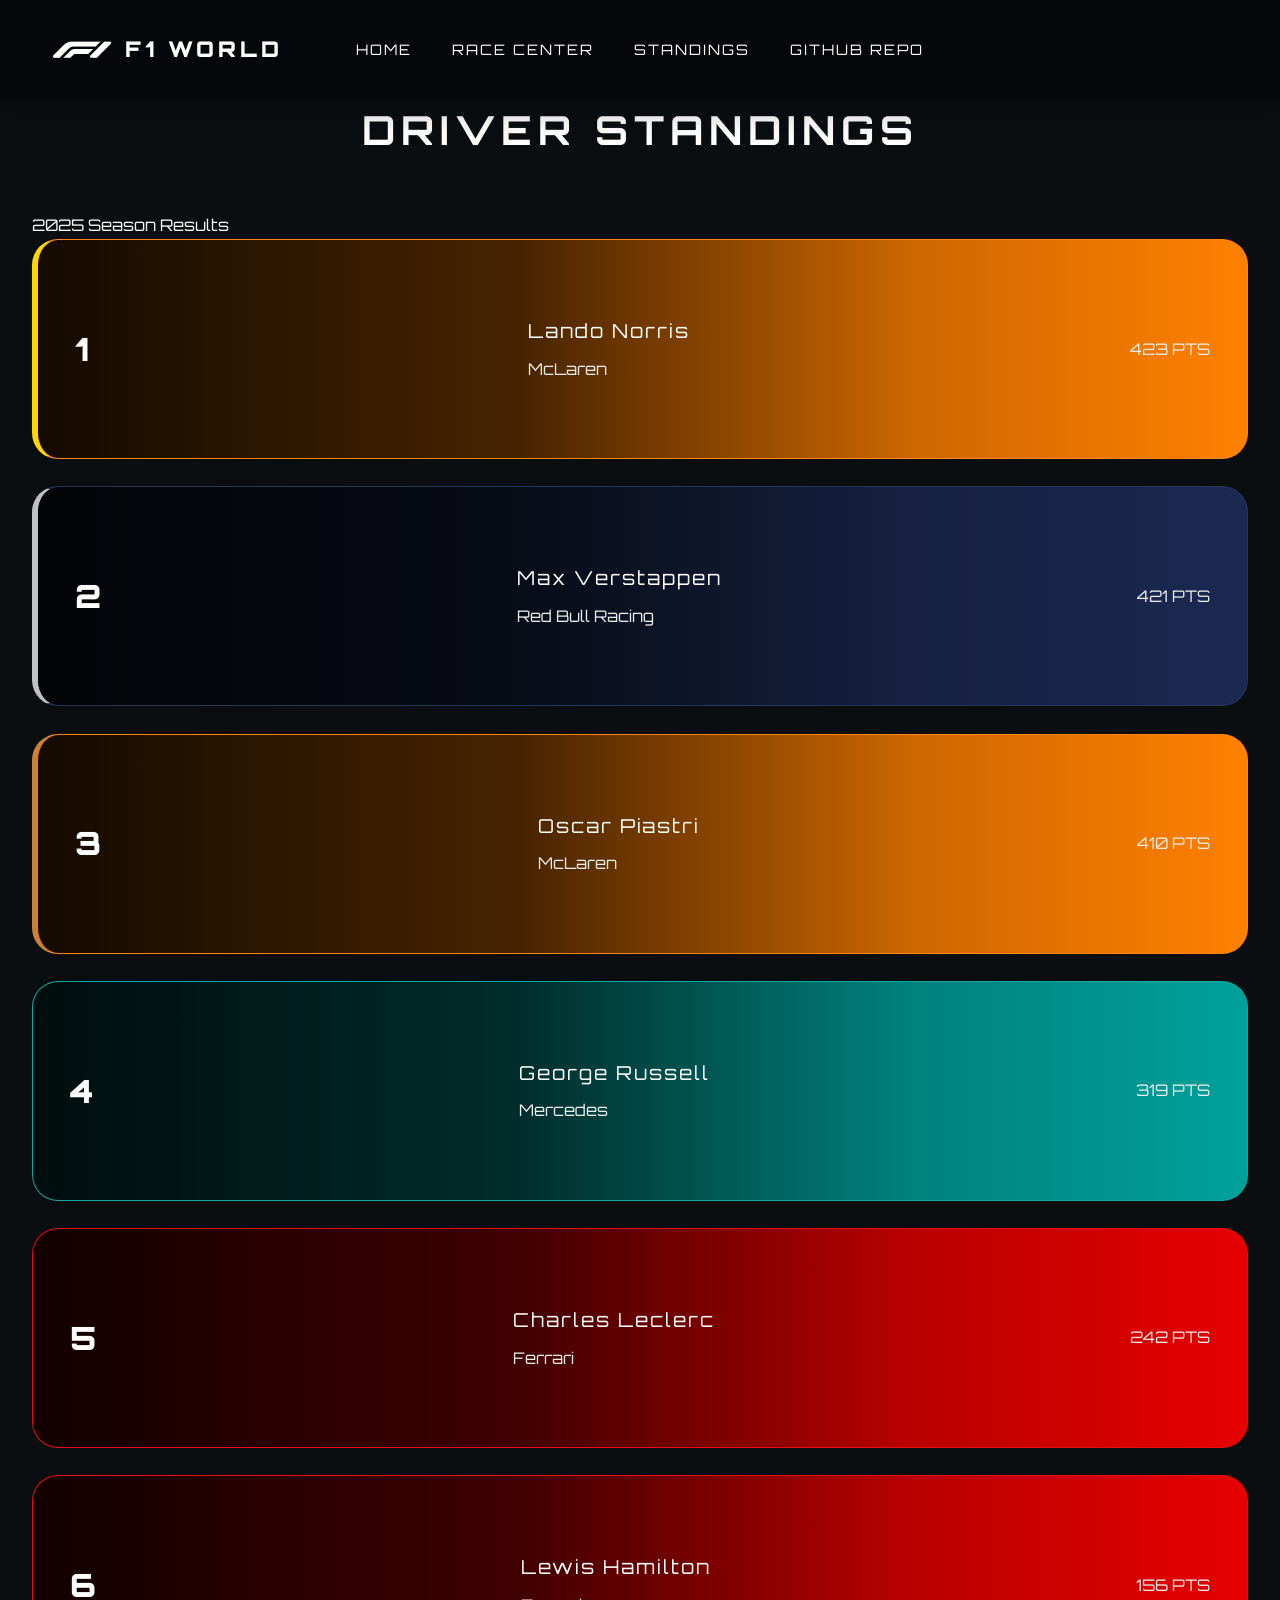
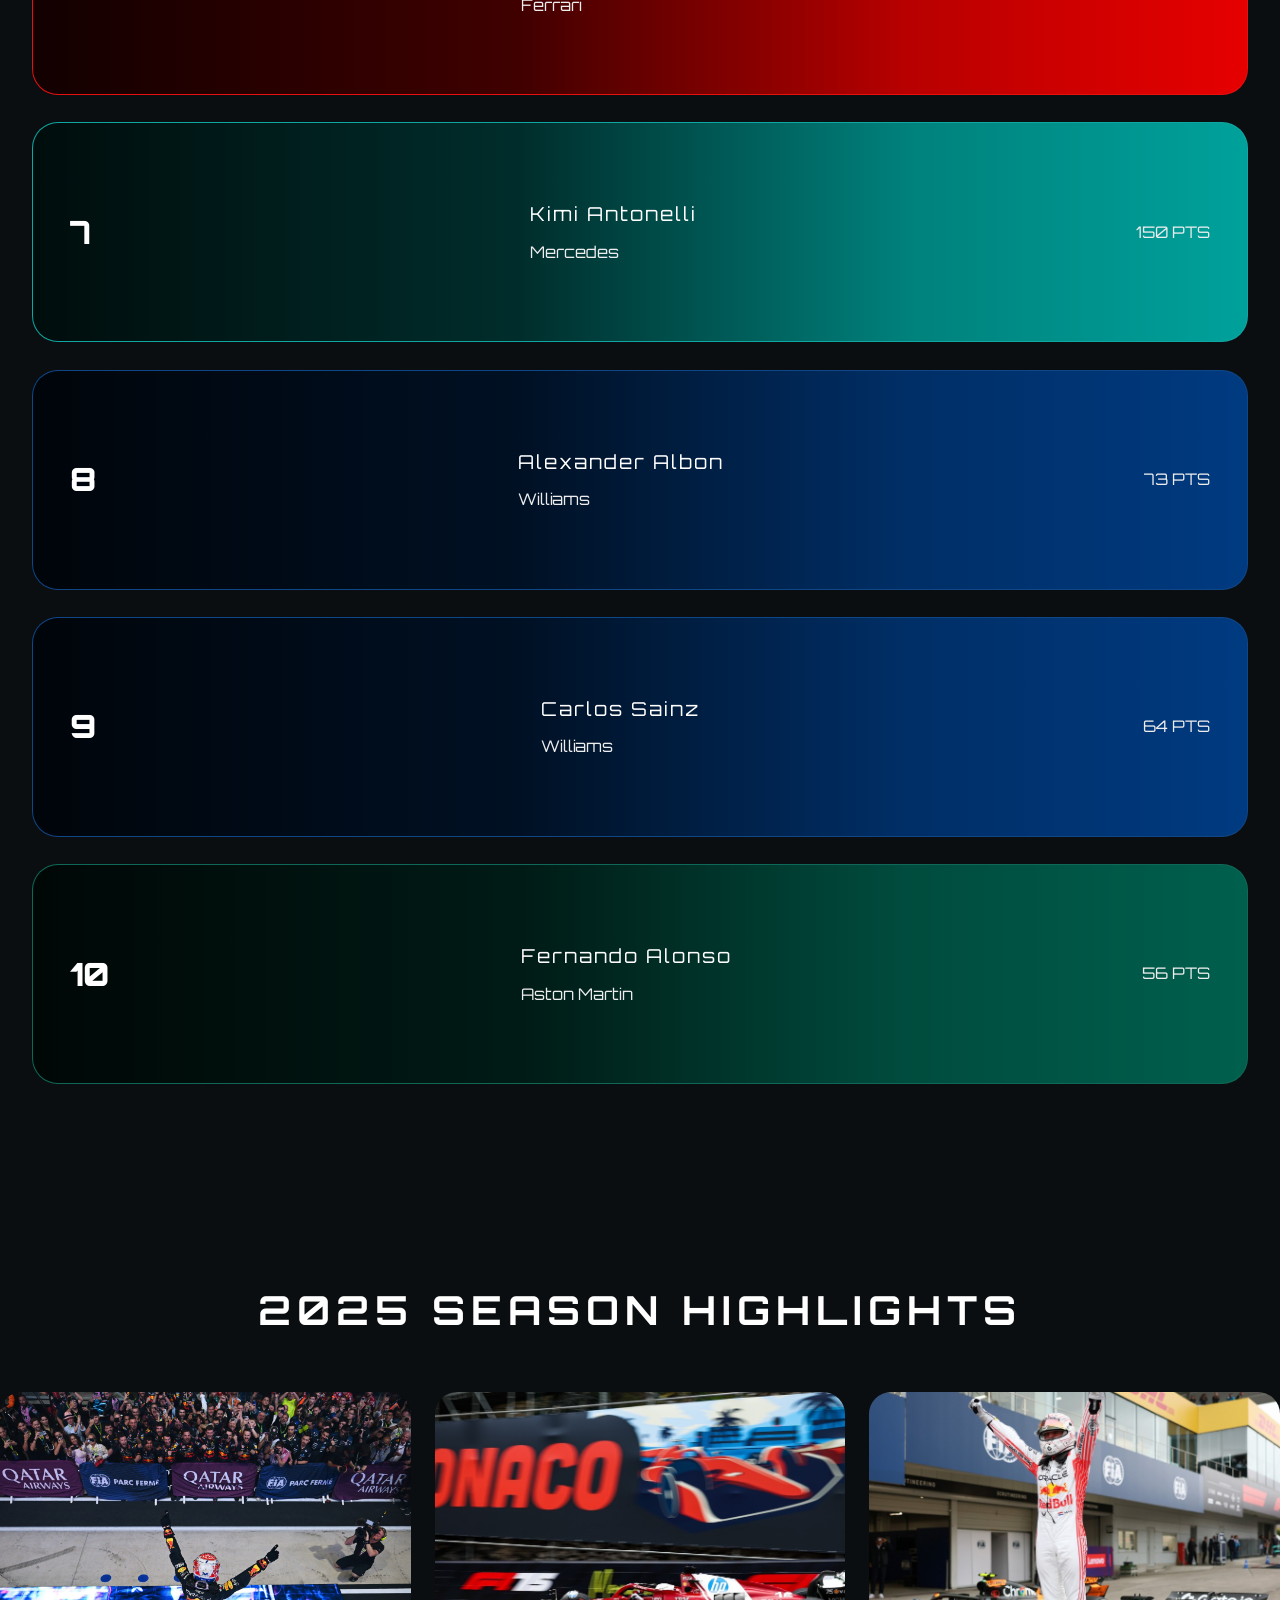
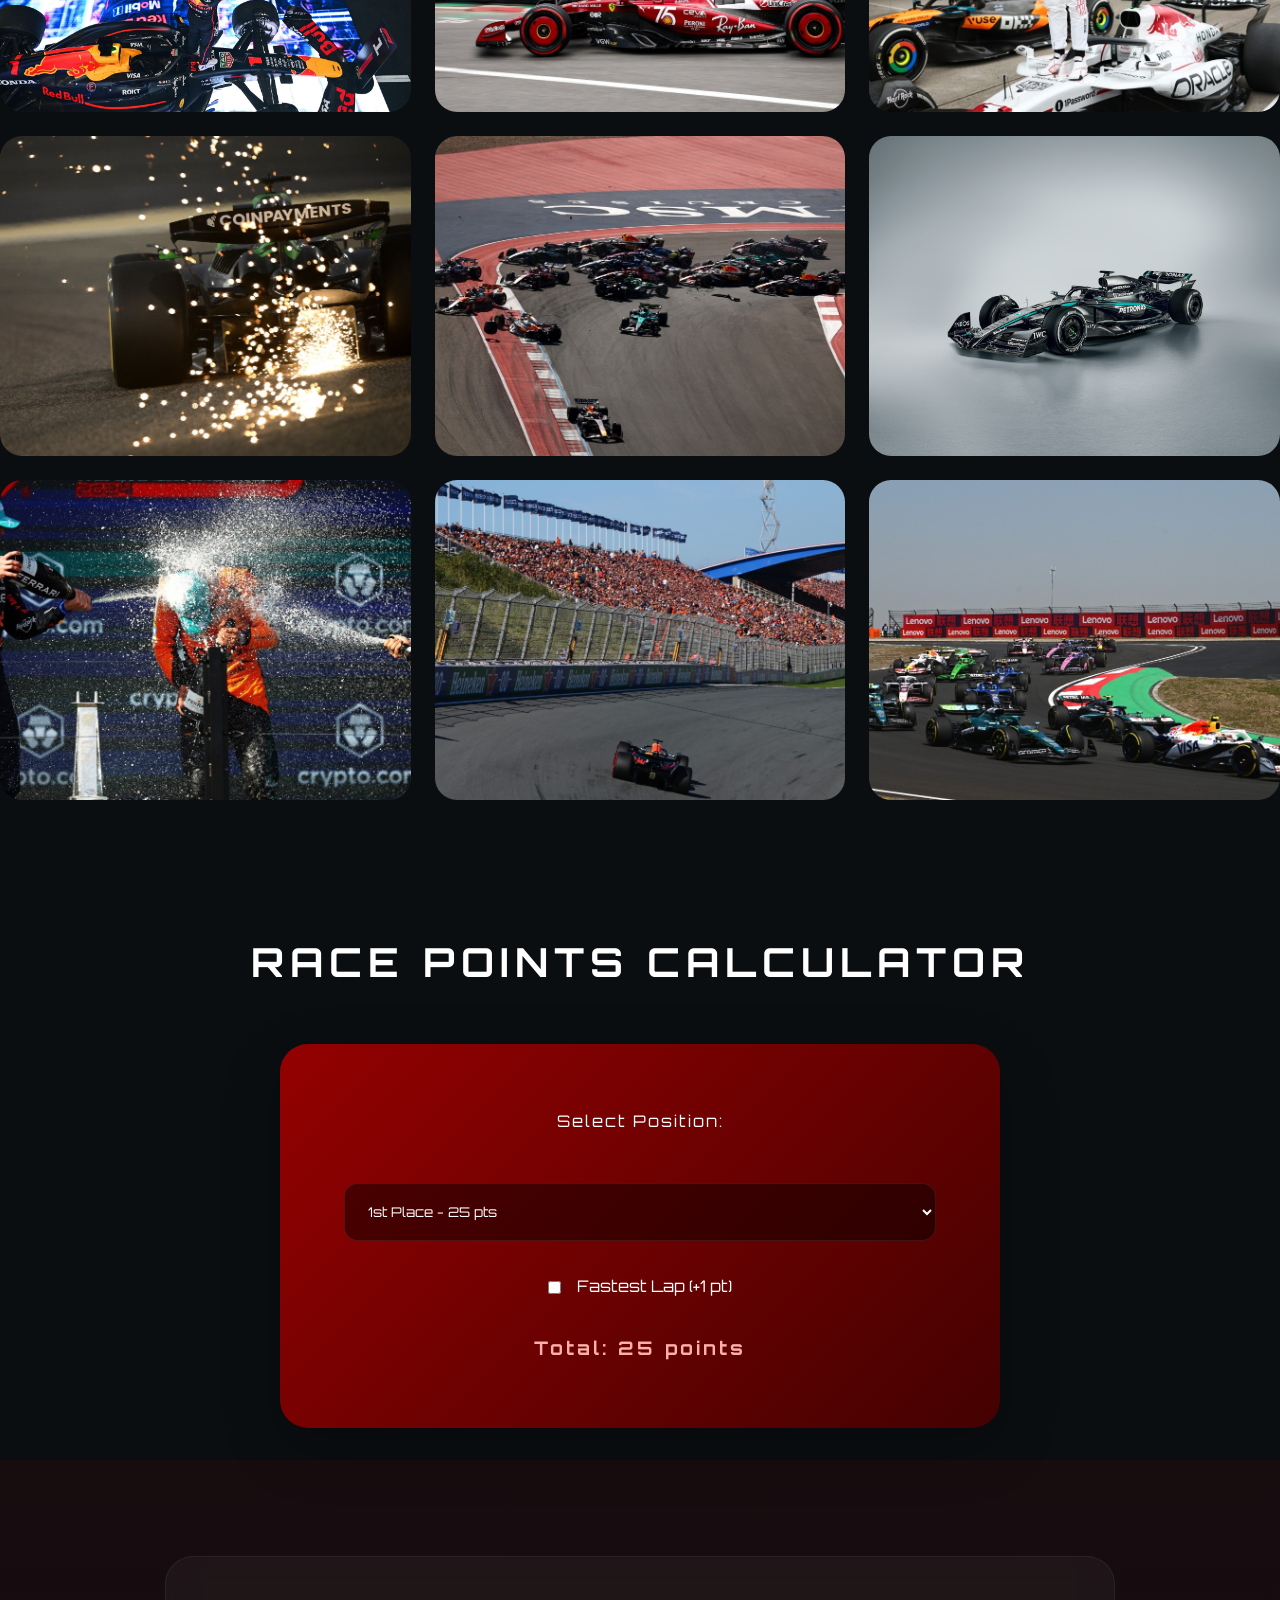
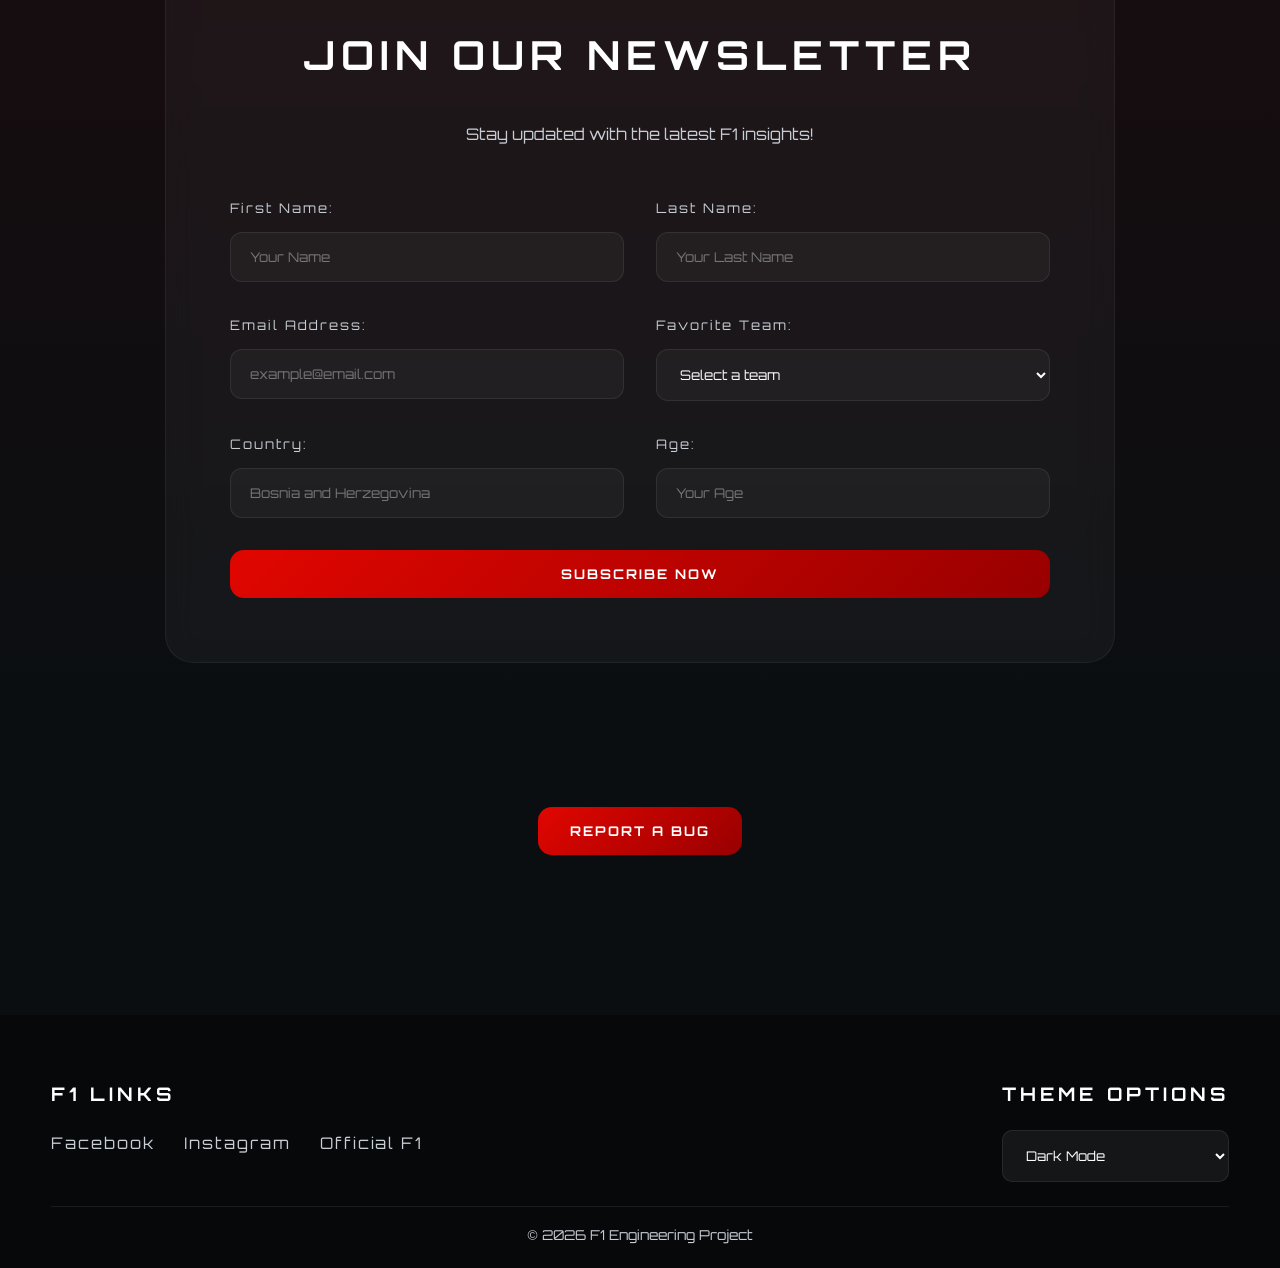
==== commit 5b2a0d8a: "Update kontakt.html" ====
--- a/Projektnitptp/kontakt.html
+++ b/Projektnitptp/kontakt.html
@@ -28,7 +28,7 @@
 <section class="ranking-lista-sekcija">
     <div class="ranking-header">
         <h2>Driver Standings</h2>
-        <p class="sezona-tag">2025 Season Results (Project Version)</p>
+        <p class="sezona-tag">2025 Season Results</p>
     </div>
 
     <ul class="f1-ranking-lista">
@@ -123,7 +123,6 @@
 
 <section class="f1-galerija-sekcija">
     <div class="galerija-header"> <h2>2025 Season Highlights</h2>
-        <p class="sezona-tag">Capturing the most iconic moments</p>
     </div>
 
     <div class="galerija-kontejner">
@@ -169,22 +168,22 @@
         <form id="newsletter-forma">
             <div class="polje">
                 <label>First Name:</label>
-                <input type="text" placeholder="Your Name" required>
+                <input type="text" id="newsletter-fname" placeholder="Your Name">
             </div>
 
             <div class="polje">
                 <label>Last Name:</label>
-                <input type="text" placeholder="Your Last Name" required>
+                <input type="text" id="newsletter-lname" placeholder="Your Last Name">
             </div>
 
             <div class="polje">
                 <label>Email Address:</label>
-                <input type="email" placeholder="example@email.com" required>
+                <input type="text" id="newsletter-email" placeholder="example@email.com">
             </div>
 
             <div class="polje">
                 <label>Favorite Team:</label>
-                <select required>
+                <select id="newsletter-team">
                     <option value="">Select a team</option>
                     <option value="redbull">Red Bull Racing</option>
                     <option value="mercedes">Mercedes</option>
@@ -195,12 +194,12 @@
 
             <div class="polje">
                 <label>Country:</label>
-                <input type="text" placeholder="Bosnia and Herzegovina" required>
+                <input type="text" id="newsletter-country" placeholder="Bosnia and Herzegovina">
             </div>
 
             <div class="polje">
                 <label>Age:</label>
-                <input type="number" min="13" max="99" placeholder="Your Age" required>
+                <input type="text" id="newsletter-age" placeholder="Your Age">
             </div>
 
             <button type="submit" class="f1-btn">Subscribe Now</button>
@@ -221,7 +220,7 @@
         <div id="bugSadrzajForme">
             <h3>Report a bug on the page</h3>
             <textarea id="bugTekst" rows="4" placeholder="Report the issue on the page..."></textarea>
-            <button id="posaljiBugBtn" class="bug-akcija-btn">Pošalji</button>
+            <button id="posaljiBugBtn" class="bug-akcija-btn">Send</button>
         </div>
 
         <div id="bugZahvalnica" style="display: none;">
--- a/Projektnitptp/css/tptpstil.css
+++ b/Projektnitptp/css/tptpstil.css
@@ -13,31 +13,41 @@
     --main-bg:#0B0E11;
     --header-bg:#06080A;
     --footer-bg:#06080A;
-    --card-bg:#1F242D;
+    --card-bg:#1B1F27;
     --secondary-bg:#11151B;
 
     --accent:#E10600;
-    --accent-dark:#8B0000;
-    --accent-light:#ff3b30;
+    --accent-dark:#7A0000;
+    --accent-light:#ff453a;
 
     --text-main:#FFFFFF;
-    --text-secondary:#D7D7D7;
+    --text-secondary:#C8CDD4;
 
     --glass-bg:rgba(255,255,255,0.05);
     --glass-border:rgba(255,255,255,0.08);
 
+    --soft-red:rgba(120,0,0,0.35);
+    --soft-red-dark:rgba(40,0,0,0.92);
+
     --font-main:'Orbitron', sans-serif;
 
     --container-width:95%;
     --section-padding:6rem;
 
+    --radius-lg:28px;
+    --radius-md:18px;
+    --radius-sm:12px;
+
     --transition:0.35s ease;
 
     --shadow-soft:
     0 10px 25px rgba(0,0,0,0.25);
 
     --shadow-hover:
-    0 20px 45px rgba(0,0,0,0.5);
+    0 20px 45px rgba(0,0,0,0.45);
+
+    --shadow-red:
+    0 18px 40px rgba(225,6,0,0.18);
 
     --ferrari:#E60000;
     --mercedes:#00A19B;
@@ -52,6 +62,69 @@
 }
 
 /* =========================================================
+   LIGHT THEME
+========================================================= */
+
+body.light-theme{
+
+    --main-bg:#F4F5F7;
+    --header-bg:#FFFFFF;
+    --footer-bg:#FFFFFF;
+    --card-bg:#E8EAEE;
+    --secondary-bg:#DDE1E8;
+
+    --text-main:#111111;
+    --text-secondary:#444444;
+
+    --glass-bg:rgba(255,255,255,0.8);
+    --glass-border:rgba(0,0,0,0.08);
+
+    --soft-red:rgba(180,0,0,0.08);
+    --soft-red-dark:rgba(80,0,0,0.12);
+}
+
+/* =========================================================
+   DARK THEME
+========================================================= */
+
+body.dark-theme{
+
+    --main-bg:#0B0E11;
+    --header-bg:#06080A;
+    --footer-bg:#06080A;
+    --card-bg:#1B1F27;
+    --secondary-bg:#11151B;
+
+    --text-main:#FFFFFF;
+    --text-secondary:#D7D7D7;
+
+    --glass-bg:rgba(255,255,255,0.05);
+    --glass-border:rgba(255,255,255,0.08);
+}
+
+/* =========================================================
+   SYSTEM DARK MODE
+========================================================= */
+
+@media (prefers-color-scheme: dark){
+
+    body:not(.light-theme){
+
+        --main-bg:#0B0E11;
+        --header-bg:#06080A;
+        --footer-bg:#06080A;
+        --card-bg:#1B1F27;
+        --secondary-bg:#11151B;
+
+        --text-main:#FFFFFF;
+        --text-secondary:#D7D7D7;
+
+        --glass-bg:rgba(255,255,255,0.05);
+        --glass-border:rgba(255,255,255,0.08);
+    }
+}
+
+/* =========================================================
    RESET
 ========================================================= */
 
@@ -78,6 +151,10 @@
     line-height:1.7;
 
     animation:fadeInBody 1s ease;
+
+    transition:
+    background var(--transition),
+    color var(--transition);
 }
 
 img{
@@ -89,7 +166,10 @@
     padding:var(--section-padding) 0;
 }
 
-h1,h2,h3,h4,
+h1,
+h2,
+h3,
+h4,
 p,
 a,
 li,
@@ -101,6 +181,14 @@
     font-family:var(--font-main);
 }
 
+ul{
+    list-style:none;
+}
+
+a{
+    text-decoration:none;
+}
+
 /* =========================================================
    ANIMACIJE
 ========================================================= */
@@ -129,16 +217,16 @@
     }
 }
 
-@keyframes scaleInCard{
+@keyframes fadeInUp{
 
     from{
         opacity:0;
-        transform:scale(0.84);
+        transform:translateY(40px);
     }
 
     to{
         opacity:1;
-        transform:scale(1);
+        transform:translateY(0);
     }
 }
 
@@ -146,7 +234,7 @@
 
     from{
         opacity:0;
-        transform:translateX(-70px);
+        transform:translateX(-60px);
     }
 
     to{
@@ -159,7 +247,7 @@
 
     from{
         opacity:0;
-        transform:translateX(70px);
+        transform:translateX(60px);
     }
 
     to{
@@ -168,11 +256,54 @@
     }
 }
 
-@keyframes scrollReveal{
+@keyframes cardReveal{
 
     from{
         opacity:0;
-        transform:translateY(40px);
+        transform:translateY(55px) scale(0.96);
+    }
+
+    to{
+        opacity:1;
+        transform:translateY(0) scale(1);
+    }
+}
+
+@keyframes pulseGlow{
+
+    0%{
+        box-shadow:0 0 0 rgba(225,6,0,0);
+    }
+
+    50%{
+        box-shadow:0 0 22px rgba(225,6,0,0.28);
+    }
+
+    100%{
+        box-shadow:0 0 0 rgba(225,6,0,0);
+    }
+}
+
+@keyframes resultPulse{
+
+    0%{
+        transform:scale(1);
+    }
+
+    50%{
+        transform:scale(1.04);
+    }
+
+    100%{
+        transform:scale(1);
+    }
+}
+
+@keyframes sectionFade{
+
+    from{
+        opacity:0;
+        transform:translateY(70px);
     }
 
     to{
@@ -181,29 +312,14 @@
     }
 }
 
-@keyframes pulseGlow{
-
-    0%{
-        box-shadow:0 0 0 rgba(225,6,0,0);
-    }
-
-    50%{
-        box-shadow:0 0 20px rgba(225,6,0,0.45);
-    }
-
-    100%{
-        box-shadow:0 0 0 rgba(225,6,0,0);
-    }
-}
-
-@keyframes floatCard{
+@keyframes galleryFloat{
 
     0%{
         transform:translateY(0);
     }
 
     50%{
-        transform:translateY(-10px);
+        transform:translateY(-6px);
     }
 
     100%{
@@ -211,18 +327,18 @@
     }
 }
 
-@keyframes glowBorder{
+@keyframes subtleBorder{
 
     0%{
-        border-color:rgba(255,255,255,0.05);
+        border-color:rgba(255,255,255,0.06);
     }
 
     50%{
-        border-color:rgba(225,6,0,0.5);
+        border-color:rgba(225,6,0,0.25);
     }
 
     100%{
-        border-color:rgba(255,255,255,0.05);
+        border-color:rgba(255,255,255,0.06);
     }
 }
 
@@ -241,606 +357,604 @@
 
     z-index:999;
 
+    display:flex;
+
+    align-items:center;
+
+    justify-content:space-between;
+
+    padding:18px 4%;
+
     background:rgba(6,8,10,0.94);
 
+    backdrop-filter:blur(18px);
+
+    box-shadow:
+    0 10px 35px rgba(0,0,0,0.32);
+
+    transition:var(--transition);
+}
+
+.glavni-header hr{
+    display:none;
+}
+
+/* =========================================================
+   LOGO
+========================================================= */
+
+.logo-sekcija{
+
     display:flex;
 
     align-items:center;
 
-    justify-content:flex-start;
-
-    padding:16px 4%;
-
-    backdrop-filter:blur(14px);
-
-    border-bottom:
-    1px solid rgba(255,255,255,0.08);
+    gap:12px;
+
+    cursor:pointer;
 
     transition:var(--transition);
-
-    box-shadow:
-    0 8px 20px rgba(0,0,0,0.25);
-}
-
-.glavni-header::after{
+}
+
+.logo-sekcija:hover{
+    transform:translateY(-2px);
+}
+
+.logo-sekcija:hover .site-title{
+    color:var(--accent);
+}
+
+.logo-img{
+    width:62px;
+}
+
+.site-title{
+
+    color:var(--text-main);
+
+    font-size:1.35rem;
+
+    font-weight:900;
+
+    letter-spacing:4px;
+
+    text-transform:uppercase;
+
+    transition:var(--transition);
+}
+
+/* =========================================================
+   NAVIGACIJA
+========================================================= */
+
+.navigacija{
+
+    position:absolute;
+
+    left:50%;
+
+    transform:translateX(-50%);
+
+    display:flex;
+
+    align-items:center;
+
+    justify-content:center;
+
+    gap:2.5rem;
+}
+
+.nav-btn{
+
+    position:relative;
+
+    color:var(--text-main);
+
+    font-size:0.9rem;
+
+    text-transform:uppercase;
+
+    letter-spacing:2px;
+
+    transition:var(--transition);
+
+    padding:0.4rem 0;
+}
+
+.nav-btn::after{
 
     content:"";
 
     position:absolute;
 
     left:0;
-    bottom:0;
+    bottom:-8px;
+
+    width:0;
+
+    height:2px;
+
+    background:var(--accent);
+
+    transition:var(--transition);
+}
+
+.nav-btn:hover,
+.nav-btn:focus{
+
+    color:var(--accent);
+}
+
+.nav-btn:hover::after,
+.nav-btn:focus::after{
 
     width:100%;
-    height:1px;
+}
+
+/* =========================================================
+   HERO
+========================================================= */
+
+.pocetna-sekcija{
+
+    position:relative;
+
+    height:95vh;
 
     background:
     linear-gradient(
-    90deg,
-    transparent,
-    rgba(225,6,0,0.5),
+    rgba(0,0,0,0.48),
+    rgba(0,0,0,0.76)
+    ),
+    url("../images/glavnaslika.webp");
+
+    background-size:cover;
+
+    background-position:center;
+
+    display:flex;
+
+    justify-content:center;
+
+    align-items:center;
+}
+
+.overlay{
+
+    width:100%;
+    height:100%;
+
+    display:flex;
+
+    justify-content:center;
+    align-items:center;
+
+    padding:2rem 4rem;
+}
+
+.pocetni-tekst{
+
+    max-width:980px;
+
+    text-align:center;
+
+    animation:heroFadeUp 1s ease-out;
+}
+
+.pocetni-tekst p{
+
+    color:var(--text-main);
+
+    font-size:1.15rem;
+
+    line-height:2.1;
+
+    letter-spacing:3px;
+
+    text-transform:uppercase;
+
+    text-shadow:
+    0 0 24px rgba(0,0,0,0.7);
+}
+
+/* =========================================================
+   TEAM SECTION
+========================================================= */
+
+.timovi{
+
+    padding-top:7rem;
+
+    background:transparent;
+}
+
+.naslov-timova,
+.motori-meni h3{
+
+    text-align:center;
+
+    font-size:3rem;
+
+    font-weight:900;
+
+    letter-spacing:8px;
+
+    text-transform:uppercase;
+
+    margin-bottom:4rem;
+
+    line-height:1.3;
+}
+
+.naslov-timova{
+
+    animation:
+    fadeLeft linear;
+
+    animation-timeline:view();
+
+    animation-range:
+    entry 0% cover 35%;
+}
+
+.motori-meni h3{
+
+    animation:
+    fadeRight linear;
+
+    animation-timeline:view();
+
+    animation-range:
+    entry 0% cover 35%;
+}
+
+/* =========================================================
+   SEARCH BAR
+========================================================= */
+
+.search-baar{
+
+    width:var(--container-width);
+
+    margin:auto;
+
+    display:flex;
+
+    justify-content:center;
+
+    margin-bottom:4rem;
+}
+
+.search-baar input{
+
+    width:100%;
+    max-width:480px;
+
+    padding:1rem 1.2rem;
+
+    background:transparent;
+
+    border:none;
+
+    border-bottom:
+    2px solid rgba(255,255,255,0.2);
+
+    color:var(--text-main);
+
+    outline:none;
+
+    transition:var(--transition);
+}
+
+.search-baar input:focus{
+
+    border-color:var(--accent);
+
+    box-shadow:
+    0 12px 30px rgba(225,6,0,0.12);
+}
+
+/* =========================================================
+   GRID KARTICE
+========================================================= */
+
+.kartice{
+
+    width:var(--container-width);
+
+    margin:auto;
+
+    display:grid;
+
+    grid-template-columns:
+    repeat(5,1fr);
+
+    gap:1.6rem;
+}
+
+.f1-kartica{
+
+    position:relative;
+
+    background:var(--glass-bg);
+
+    border-radius:var(--radius-md);
+
+    overflow:hidden;
+
+    min-height:390px;
+
+    border:
+    1px solid rgba(255,255,255,0.06);
+
+    backdrop-filter:blur(10px);
+
+    box-shadow:var(--shadow-soft);
+
+    transition:var(--transition);
+
+    animation:
+    cardReveal linear;
+
+    animation-timeline:view();
+
+    animation-range:
+    entry 0% cover 30%;
+}
+
+.f1-kartica::before{
+
+    content:"";
+
+    position:absolute;
+
+    inset:0;
+
+    background:
+    linear-gradient(
+    180deg,
+    rgba(255,255,255,0.02),
     transparent
     );
-}
-
-.glavni-header hr{
-    display:none;
-}
-
-/* =========================================================
-   LOGO SEKCIJA
-========================================================= */
-
-.logo-sekcija{
+
+    opacity:0;
+
+    transition:var(--transition);
+}
+
+.f1-kartica:hover::before{
+    opacity:1;
+}
+
+.f1-kartica:hover{
+
+    transform:
+    translateY(-10px);
+
+    box-shadow:var(--shadow-hover);
+}
+
+.kartica-unutrasnjost{
+
+    height:100%;
 
     display:flex;
 
+    flex-direction:column;
+
+    justify-content:space-between;
+}
+
+.kartica-naprijed{
+
+    display:flex;
+
+    flex-direction:column;
+
+    justify-content:center;
     align-items:center;
 
-    gap:10px;
-
-    z-index:2;
-
-    cursor:pointer;
+    padding:2rem;
+}
+
+.kartica-naprijed img{
+
+    width:100%;
+
+    height:160px;
+
+    object-fit:contain;
 
     transition:var(--transition);
-}
-
-.logo-sekcija:hover{
-
-    transform:translateY(-2px);
-}
-
-.logo-sekcija:hover .site-title{
-
-    color:var(--accent);
-}
-
-.logo-sekcija:hover img{
-
-    filter:
-    drop-shadow(0 0 10px rgba(225,6,0,0.5));
-}
-
-.logo-img{
-    width:60px;
-}
-
-.site-title{
+
+    mix-blend-mode:screen;
+}
+
+.f1-kartica:hover .kartica-naprijed img{
+
+    transform:scale(1.05);
+}
+
+.kartica-naprijed p{
+
+    margin-top:1rem;
+
+    font-size:0.92rem;
+
+    letter-spacing:2px;
+
+    text-align:center;
+}
+
+.kartica-nazad{
+
+    display:flex;
+
+    flex-direction:column;
+
+    justify-content:center;
+    align-items:center;
+
+    padding:1.8rem;
+
+    text-align:center;
+}
+
+.kartica-nazad p{
+
+    margin-bottom:1rem;
+
+    color:var(--text-secondary);
+
+    letter-spacing:2px;
+
+    font-size:0.82rem;
+}
+
+.kartica-nazad li{
+
+    padding:0.45rem 0;
 
     color:var(--text-main);
 
-    font-size:1.35rem;
-
-    font-weight:900;
-
-    letter-spacing:4px;
+    font-size:0.85rem;
+
+    line-height:1.9;
+}
+/* =========================================================
+   TEAM HOVER COLORS
+========================================================= */
+
+.f1-kartica:nth-child(1):hover{
+    background:rgba(11,19,43,0.82);
+    border-color:var(--redbull);
+}
+
+.f1-kartica:nth-child(2):hover{
+    background:rgba(0,91,163,0.78);
+    border-color:var(--alpine);
+}
+
+.f1-kartica:nth-child(3):hover{
+    background:rgba(0,79,65,0.78);
+    border-color:var(--aston);
+}
+
+.f1-kartica:nth-child(4):hover{
+    background:rgba(238,30,70,0.72);
+    border-color:var(--audi);
+}
+
+.f1-kartica:nth-child(5):hover{
+    background:rgba(26,54,93,0.82);
+    border-color:var(--cadillac);
+}
+
+.f1-kartica:nth-child(6):hover{
+    background:rgba(180,0,0,0.78);
+    border-color:var(--ferrari);
+}
+
+.f1-kartica:nth-child(7):hover{
+    background:rgba(180,180,180,0.22);
+    border-color:var(--haas);
+}
+
+.f1-kartica:nth-child(8):hover{
+    background:rgba(255,128,0,0.75);
+    border-color:var(--mclaren);
+}
+
+.f1-kartica:nth-child(9):hover{
+    background:rgba(0,161,155,0.75);
+    border-color:var(--mercedes);
+}
+
+.f1-kartica:nth-child(10):hover{
+    background:rgba(0,45,98,0.82);
+    border-color:var(--williams);
+}
+
+/* =========================================================
+   ENGINE SECTION
+========================================================= */
+
+.info-mot{
+
+    width:var(--container-width);
+
+    margin:auto;
+
+    margin-top:5rem;
+
+    display:flex;
+
+    flex-direction:column;
+}
+
+.engine-linkovi{
+
+    display:grid;
+
+    grid-template-columns:
+    repeat(3,1fr);
+
+    gap:1.8rem;
+}
+
+.engine-linkovi li a{
+
+    position:relative;
+
+    display:flex;
+
+    justify-content:center;
+    align-items:center;
+
+    min-height:260px;
+
+    padding:2rem;
+
+    border-radius:22px;
+
+    overflow:hidden;
+
+    color:#fff;
+
+    text-align:center;
+
+    font-weight:800;
+
+    letter-spacing:3px;
 
     text-transform:uppercase;
 
+    background-size:cover;
+
+    background-position:center;
+
+    box-shadow:var(--shadow-soft);
+
     transition:var(--transition);
-}
-
-/* =========================================================
-   NAVIGACIJA
-========================================================= */
-
-.navigacija{
+
+    isolation:isolate;
+}
+
+.engine-linkovi li a::before{
+
+    content:"";
 
     position:absolute;
 
-    left:50%;
-
-    transform:translateX(-50%);
-
-    display:flex;
-
-    align-items:center;
-
-    gap:2.2rem;
-}
-
-.nav-btn{
-
-    text-decoration:none;
-
-    color:var(--text-main);
-
-    position:relative;
-
-    transition:var(--transition);
-
-    font-size:0.92rem;
-
-    text-transform:uppercase;
-
-    letter-spacing:2px;
-}
-
-.nav-btn::after{
-
-    content:"";
-
-    position:absolute;
-
-    left:0;
-    bottom:-8px;
-
-    width:0%;
-
-    height:2px;
-
-    background:var(--accent);
-
-    transition:var(--transition);
-}
-
-.nav-btn:hover::after,
-.nav-btn:focus::after{
-    width:100%;
-}
-
-.nav-btn:hover,
-.nav-btn:focus{
-    color:var(--accent);
-}
-
-/* =========================================================
-   HERO SEKCIJA
-========================================================= */
-
-.pocetna-sekcija{
-
-    position:relative;
-
-    height:95vh;
+    inset:0;
 
     background:
     linear-gradient(
-    rgba(0,0,0,0.52),
-    rgba(0,0,0,0.72)
-    ),
-    url("../images/glavnaslika.webp");
-
-    background-size:cover;
-
-    background-position:center;
-
-    display:flex;
-
-    justify-content:center;
-
-    align-items:center;
-}
-
-.overlay{
-
-    width:100%;
-    height:100%;
-
-    display:flex;
-
-    justify-content:center;
-    align-items:center;
-
-    padding:2rem 4rem;
-}
-
-.pocetni-tekst{
-
-    max-width:980px;
-
-    text-align:center;
-
-    animation:
-    heroFadeUp 1s ease-out;
-}
-
-.pocetni-tekst p{
-
-    color:var(--text-main);
-
-    font-size:1.15rem;
-
-    line-height:2.1;
-
-    letter-spacing:3px;
-
-    text-transform:uppercase;
-
-    text-shadow:
-    0 0 25px rgba(0,0,0,0.7);
-}
-
-/* =========================================================
-   TEAM SEKCIJA
-========================================================= */
-
-.timovi{
-
-    background:transparent;
-
-    padding-top:7rem;
-}
-
-.naslov-timova,
-.motori-meni h3{
-
-    text-align:center;
-
-    font-size:3rem;
-
-    font-weight:900;
-
-    color:var(--text-main);
-
-    margin-bottom:4rem;
-
-    letter-spacing:8px;
-
-    text-transform:uppercase;
-
-    padding:0 1rem;
-
-    line-height:1.3;
-}
-
-.naslov-timova{
-
-    animation:
-    fadeLeft linear;
-
-    animation-timeline:view();
-
-    animation-range:
-    entry 0% cover 35%;
-}
-
-.motori-meni h3{
-
-    animation:
-    fadeRight linear;
-
-    animation-timeline:view();
-
-    animation-range:
-    entry 0% cover 35%;
-}
-
-/* =========================================================
-   SEARCH BAR
-========================================================= */
-
-.search-baar{
-
-    width:var(--container-width);
-
-    margin:auto;
-
-    display:flex;
-
-    justify-content:center;
-
-    margin-bottom:4rem;
-}
-
-.search-baar input{
-
-    width:100%;
-    max-width:450px;
-
-    padding:1rem 1.2rem;
-
-    background:transparent;
-
-    border:none;
-
-    border-bottom:
-    2px solid rgba(255,255,255,0.25);
-
-    outline:none;
-
-    color:var(--text-main);
-
-    transition:var(--transition);
-}
-
-.search-baar input:focus{
-
-    border-color:var(--accent);
-
-    box-shadow:
-    0 10px 25px rgba(225,6,0,0.15);
-}
-
-/* =========================================================
-   GRID KARTICA
-========================================================= */
-
-.kartice{
-
-    width:var(--container-width);
-
-    margin:auto;
-
-    display:grid;
-
-    grid-template-columns:
-    repeat(5,1fr);
-
-    gap:1.6rem;
-}
-
-.f1-kartica{
-
-    background:var(--glass-bg);
-
-    border-radius:14px;
-
-    overflow:hidden;
-
-    min-height:380px;
-
-    backdrop-filter:blur(8px);
-
-    box-shadow:var(--shadow-soft);
-
-    transition:var(--transition);
-
-    border:
-    1px solid rgba(255,255,255,0.06);
-
-    animation:
-    scaleInCard linear;
-
-    animation-timeline:view();
-
-    animation-range:
-    entry 0% cover 30%;
-}
-
-.f1-kartica:hover{
-
-    transform:
-    translateY(-10px);
-
-    box-shadow:var(--shadow-hover);
-
-    color:#fff;
-}
-
-.kartica-unutrasnjost{
-
-    height:100%;
-
-    display:flex;
-
-    flex-direction:column;
-
-    justify-content:space-between;
-}
-
-.kartica-naprijed{
-
-    display:flex;
-
-    flex-direction:column;
-
-    justify-content:center;
-    align-items:center;
-
-    padding:2rem;
-}
-
-.kartica-naprijed img{
-
-    width:100%;
-
-    height:150px;
-
-    object-fit:contain;
-
-    transition:var(--transition);
-
-    mix-blend-mode:screen;
-}
-
-.f1-kartica:hover .kartica-naprijed img{
-
-    transform:scale(1.05);
-}
-
-.kartica-naprijed p{
-
-    margin-top:1rem;
-
-    color:var(--text-main);
-
-    font-size:0.92rem;
-
-    letter-spacing:2px;
-}
-
-.kartica-nazad{
-
-    display:flex;
-
-    flex-direction:column;
-
-    align-items:center;
-    justify-content:center;
-
-    padding:20px;
-
-    text-align:center;
-}
-
-.kartica-nazad p{
-
-    color:var(--text-secondary);
-
-    margin-bottom:1rem;
-
-    font-size:0.8rem;
-
-    letter-spacing:2px;
-}
-
-.kartica-nazad ul{
-    list-style:none;
-}
-
-.kartica-nazad li{
-
-    color:var(--text-main);
-
-    font-size:0.82rem;
-
-    line-height:1.8;
-}
-/* =========================================================
-   TEAM HOVER BOJE
-========================================================= */
-
-.f1-kartica:nth-child(1):hover{
-    background:rgba(11,19,43,0.8);
-    border-color:var(--redbull);
-}
-
-.f1-kartica:nth-child(2):hover{
-    background:rgba(0,91,163,0.8);
-    border-color:var(--alpine);
-}
-
-.f1-kartica:nth-child(3):hover{
-    background:rgba(0,79,65,0.8);
-    border-color:var(--aston);
-}
-
-.f1-kartica:nth-child(4):hover{
-    background:rgba(238,30,70,0.8);
-    border-color:var(--audi);
-}
-
-.f1-kartica:nth-child(5):hover{
-    background:rgba(26,54,93,0.8);
-    border-color:var(--cadillac);
-}
-
-.f1-kartica:nth-child(6):hover{
-    background:rgba(230,0,0,0.8);
-    border-color:var(--ferrari);
-}
-
-.f1-kartica:nth-child(7):hover{
-    background:rgba(180,180,180,0.25);
-    border-color:var(--haas);
-}
-
-.f1-kartica:nth-child(8):hover{
-    background:rgba(255,128,0,0.8);
-    border-color:var(--mclaren);
-}
-
-.f1-kartica:nth-child(9):hover{
-    background:rgba(0,161,155,0.8);
-    border-color:var(--mercedes);
-}
-
-.f1-kartica:nth-child(10):hover{
-    background:rgba(0,45,98,0.8);
-    border-color:var(--williams);
-}
-
-/* =========================================================
-   ENGINE SEKCIJA
-========================================================= */
-
-.info-mot{
-
-    width:var(--container-width);
-
-    margin:auto;
-
-    margin-top:5rem;
-
-    display:flex;
-
-    flex-direction:column;
-}
-
-.engine-linkovi{
-
-    list-style:none;
-
-    display:grid;
-
-    grid-template-columns:
-    repeat(3,1fr);
-
-    gap:1.8rem;
-}
-
-.engine-linkovi li a{
-
-    position:relative;
-
-    display:flex;
-
-    justify-content:center;
-    align-items:center;
-
-    min-height:260px;
-
-    text-align:center;
-
-    padding:2rem;
-
-    text-decoration:none;
-
-    color:var(--text-main);
-
-    border-radius:18px;
-
-    overflow:hidden;
-
-    font-weight:800;
-
-    letter-spacing:3px;
-
-    text-transform:uppercase;
-
-    background-size:cover;
-
-    background-position:center;
-
-    transition:var(--transition);
-
-    box-shadow:var(--shadow-soft);
-
-    text-shadow:
-    0 4px 10px rgba(0,0,0,0.95),
-    0 0 20px rgba(0,0,0,0.9);
+    rgba(0,0,0,0.25),
+    rgba(0,0,0,0.65)
+    );
+
+    z-index:-1;
 }
 
 .engine-linkovi li a:hover{
@@ -850,7 +964,7 @@
     scale(1.02);
 
     box-shadow:
-    0 0 30px rgba(225,6,0,0.35);
+    0 0 32px rgba(225,6,0,0.25);
 }
 
 .engine-linkovi li:nth-child(1) a{
@@ -935,7 +1049,7 @@
 }
 
 /* =========================================================
-   SADRZAJ STRANICA
+   MAIN CONTAINERS
 ========================================================= */
 
 .sadrzaj-kontejner,
@@ -951,7 +1065,7 @@
 }
 
 /* =========================================================
-   HERO SADRZAJ
+   SADRZAJ HEADER
 ========================================================= */
 
 .sadrzaj-header{
@@ -960,13 +1074,11 @@
 
     margin-left:calc(50% - 50vw);
 
-    margin-top:8rem;
-
-    margin-bottom:5rem;
-
-    min-height:620px;
-
-    padding:4rem 2rem;
+    margin-top:6.5rem;
+
+    min-height:560px;
+
+    padding:6rem 2rem 4rem;
 
     display:flex;
 
@@ -980,8 +1092,8 @@
 
     background:
     linear-gradient(
-    rgba(0,0,0,0.58),
-    rgba(0,0,0,0.78)
+    rgba(0,0,0,0.56),
+    rgba(0,0,0,0.84)
     ),
     url("../images/engineers.jpg");
 
@@ -989,177 +1101,263 @@
 
     background-position:center;
 
-    animation:
-    scrollReveal linear;
-
-    animation-timeline:view();
-
-    animation-range:
-    entry 0% cover 35%;
+    animation:fadeInUp 1.2s ease;
 }
 
 .sadrzaj-header h1{
 
-    font-size:3.4rem;
+    font-size:3.8rem;
 
     letter-spacing:8px;
 
     text-transform:uppercase;
 
-    margin-bottom:1.5rem;
+    margin-bottom:1rem;
+
+    line-height:1.2;
 }
 
 .sadrzaj-header p{
 
     max-width:850px;
 
-    margin:auto;
-
     color:var(--text-secondary);
 
-    line-height:2;
+    line-height:1.9;
 
     letter-spacing:2px;
 }
 
 /* =========================================================
-   GRID SADRZAJA
+   SADRZAJ GRID
 ========================================================= */
 
 .sadrzaj-grid{
 
+    position:relative;
+
     display:grid;
 
-    grid-template-columns:1fr;
-
-    gap:3rem;
-}
-
-/* =========================================================
-   POWER UNIT
-========================================================= */
-
-.glavni-clanak{
-
-    width:100%;
-}
-
-.clanak-sekcija{
-
-    margin-bottom:4rem;
-
-    animation:
-    scrollReveal linear;
-
-    animation-timeline:view();
-
-    animation-range:
-    entry 0% cover 35%;
-}
-
-.clanak-sekcija:first-child{
+    grid-template-columns:2fr 1fr;
+
+    gap:0;
+
+    align-items:stretch;
 
     width:100vw;
 
     margin-left:calc(50% - 50vw);
 
-    padding:5rem 8%;
-
-    display:flex;
-
-    flex-direction:column;
-
-    justify-content:center;
-
-    align-items:center;
-
-    text-align:center;
+    overflow:hidden;
 
     background:
     linear-gradient(
     180deg,
-    rgba(225,6,0,0.08),
-    rgba(255,255,255,0)
+    rgba(95,0,0,0.72) 0%,
+    rgba(55,0,0,0.55) 28%,
+    rgba(25,10,12,0.94) 70%,
+    rgba(11,14,17,1) 100%
     );
+
+    animation:
+    sectionFade 1.2s ease;
+}
+
+/* =========================================================
+   POWER UNIT
+========================================================= */
+
+.glavni-clanak{
+
+    width:100%;
+}
+
+.clanak-sekcija{
+
+    animation:
+    cardReveal linear;
+
+    animation-timeline:view();
+
+    animation-range:
+    entry 0% cover 32%;
+}
+
+.clanak-sekcija:first-child{
+
+    padding:4rem 4rem 5rem;
+
+    display:flex;
+
+    flex-direction:column;
+
+    align-items:flex-start;
+
+    justify-content:flex-start;
+
+    text-align:left;
+
+    background:transparent;
 }
 
 .clanak-sekcija:first-child h2{
 
-    color:#ff3b30;
+    color:#ff736b;
 
     font-size:3rem;
 
     letter-spacing:6px;
 
-    margin-bottom:2rem;
+    margin-bottom:1.5rem;
+
+    position:relative;
+}
+
+.clanak-sekcija:first-child h2::after{
+
+    content:"";
+
+    position:absolute;
+
+    left:0;
+    bottom:-14px;
+
+    width:120px;
+
+    height:3px;
+
+    border-radius:10px;
+
+    background:
+    linear-gradient(
+    90deg,
+    rgba(255,90,90,0.9),
+    transparent
+    );
 }
 
 .clanak-sekcija:first-child p{
 
-    max-width:1100px;
-
-    color:#ffb3b0;
+    max-width:900px;
+
+    color:#f0d8d8;
 
     line-height:2.1;
 
-    margin-bottom:3rem;
-}
-
-.clanak-sekcija:first-child .clanak-slika{
+    margin-bottom:2.5rem;
+}
+
+.clanak-slika{
 
     width:100%;
 
-    max-width:1200px;
-
-    min-height:550px;
+    max-width:760px;
+
+    min-height:420px;
 
     object-fit:cover;
 
-    border-radius:20px;
-
-    border:
-    1px solid rgba(225,6,0,0.2);
+    border-radius:26px;
 
     box-shadow:
-    0 25px 60px rgba(225,6,0,0.12);
-}
+    0 25px 60px rgba(0,0,0,0.38);
+
+    transition:var(--transition);
+}
+
+.clanak-slika:hover{
+
+    transform:
+    scale(1.015);
+
+    box-shadow:
+    0 25px 70px rgba(225,6,0,0.18);
+}
+
+/* =========================================================
+   AERODYNAMICS SECTION
+========================================================= */
+
+.glavni-clanak .clanak-sekcija:nth-child(2){
+
+    padding:1.2rem 1.4rem;
+
+    background:
+    linear-gradient(
+    180deg,
+    rgba(255,255,255,0.03),
+    rgba(255,255,255,0.01)
+    );
+
+    
+}
+
+.glavni-clanak .clanak-sekcija:nth-child(2) h2{
+
+    font-size:1.15rem;
+
+    margin-bottom:0.45rem;
+
+    letter-spacing:2px;
+
+    line-height:1.2;
+}
+
+.glavni-clanak .clanak-sekcija:nth-child(2) p{
+
+    max-width:700px;
+
+    color:#e4e4e4;
+
+    line-height:1.45;
+
+    font-size:0.76rem;
+
+    letter-spacing:0.5px;
+}
+
+/* =========================================================
+   SIDEBAR
+========================================================= */
 
 .sadrzaj-sidebar{
 
-    display:grid;
-
-    grid-template-columns:repeat(2,1fr);
+    display:flex;
+
+    flex-direction:column;
+
+    justify-content:flex-start;
 
     gap:2rem;
+
+    padding:4rem 2.5rem;
 }
 
 .info-kartica{
 
-    background:rgba(255,255,255,0.04);
+    background:
+    rgba(255,255,255,0.04);
 
     padding:2rem;
 
-    border-radius:20px;
-
-    backdrop-filter:blur(10px);
+    border-radius:24px;
 
     border:
     1px solid rgba(255,255,255,0.06);
 
+    backdrop-filter:blur(14px);
+
     transition:var(--transition);
 
     animation:
-    scaleInCard 1s ease;
+    fadeInUp 1s ease;
 }
 
 .info-kartica:hover{
 
-    transform:translateY(-8px);
-
-    border-color:rgba(225,6,0,0.4);
-
-    box-shadow:
-    0 20px 40px rgba(225,6,0,0.15);
+    transform:translateY(-6px);
+
+    border-color:rgba(225,6,0,0.2);
 }
 
 .info-kartica h3{
@@ -1169,35 +1367,52 @@
     letter-spacing:3px;
 
     text-transform:uppercase;
-}
-
-.spec-lista{
-
-    list-style:none;
+
+    position:relative;
+
+    padding-left:1rem;
+}
+
+.info-kartica h3::before{
+
+    content:"";
+
+    position:absolute;
+
+    left:0;
+    top:0;
+
+    width:4px;
+    height:100%;
+
+    border-radius:10px;
+
+    background:var(--accent);
 }
 
 .spec-lista li{
 
-    padding:1rem 0;
+    padding:1.1rem 0;
 
     border-bottom:
     1px solid rgba(255,255,255,0.08);
 
-    color:var(--text-secondary);
+    color:#ededed;
+
+    line-height:1.9;
 }
 
 .red-card{
 
     background:
-    linear-gradient(
-    135deg,
-    rgba(225,6,0,0.2),
-    rgba(255,255,255,0.03)
-    );
-}
-
-/* =========================================================
-   TABELA
+    rgba(255,255,255,0.03);
+
+    animation:
+    pulseGlow 5s infinite;
+}
+
+/* =========================================================
+   TABLE
 ========================================================= */
 
 .raspored-sekcija h2,
@@ -1222,7 +1437,7 @@
 
     overflow-x:auto;
 
-    border-radius:22px;
+    border-radius:24px;
 
     border:
     1px solid rgba(255,255,255,0.08);
@@ -1245,8 +1460,8 @@
     background:
     linear-gradient(
     135deg,
-    rgba(225,6,0,0.85),
-    rgba(120,0,0,0.9)
+    rgba(225,6,0,0.82),
+    rgba(90,0,0,0.92)
     );
 }
 
@@ -1272,16 +1487,14 @@
 .f1-tabela tbody tr:hover{
 
     background:
-    rgba(225,6,0,0.12);
-}
-
-/* =========================================================
-   VOLAN SEKCIJA
-========================================================= */
-
-.volan-grid{
-
-    position:relative;
+    rgba(225,6,0,0.08);
+}
+
+/* =========================================================
+   AUDIO BUTTON
+========================================================= */
+
+.audio-sekcija{
 
     display:flex;
 
@@ -1289,371 +1502,11 @@
 
     align-items:center;
 
-    min-height:950px;
-}
-
-.volan-slika-box{
-
-    background:none;
-
-    border:none;
-
-    box-shadow:none;
-
-    padding:0;
-}
-
-.volan-slika-box img{
-
-    width:100%;
-
-    max-width:720px;
-
-    margin:auto;
-}
-
-.volan-info{
-
-    position:absolute;
-
-    inset:0;
-}
-
-.control-card{
-
-    position:absolute;
-
-    width:280px;
-
-    background:rgba(15,15,15,0.78);
-
-    backdrop-filter:blur(12px);
-
-    padding:1.4rem;
-
-    border-radius:18px;
-
-    border:
-    1px solid rgba(255,255,255,0.08);
-
-    animation:
-    floatCard 6s ease-in-out infinite;
-}
-
-.control-card:nth-child(1){
-
-    top:10%;
-    left:5%;
-}
-
-.control-card:nth-child(2){
-
-    top:12%;
-    right:5%;
-}
-
-.control-card:nth-child(3){
-
-    bottom:14%;
-    left:8%;
-}
-
-.control-card:nth-child(4){
-
-    bottom:10%;
-    right:8%;
-}
-
-.control-card:hover{
-
-    transform:scale(1.05);
-}
-
-.control-card:nth-child(1):hover{
-    background:rgba(225,6,0,0.3);
-}
-
-.control-card:nth-child(2):hover{
-    background:rgba(255,140,0,0.3);
-}
-
-.control-card:nth-child(3):hover{
-    background:rgba(0,161,155,0.3);
-}
-
-.control-card:nth-child(4):hover{
-    background:rgba(0,91,163,0.3);
-}
-
-.control-card p{
-
-    color:var(--text-secondary);
-
-    margin-top:1rem;
-
-    line-height:1.9;
-}
-
-.btn-label{
-
-    display:inline-block;
-
-    padding:0.55rem 1rem;
-
-    border-radius:8px;
-
-    font-size:0.75rem;
-
-    letter-spacing:2px;
-
-    text-transform:uppercase;
-
-    font-weight:700;
-}
-
-.drs{
-    background:rgba(225,6,0,0.18);
-    color:#ff4d4d;
-}
-
-.engine{
-    background:rgba(255,128,0,0.18);
-    color:#ffb347;
-}
-
-.radio{
-    background:rgba(0,161,155,0.18);
-    color:#59fff8;
-}
-
-.diff{
-    background:rgba(0,91,163,0.18);
-    color:#5db8ff;
-}
-
-/* =========================================================
-   RANKING LISTA
-========================================================= */
-
-.f1-ranking-lista{
-
-    list-style:none;
-
-    display:flex;
-
-    flex-direction:column;
-
-    gap:1.4rem;
-}
-
-.ranking-stavka{
-
-    display:flex;
-
-    justify-content:space-between;
-
-    align-items:center;
-
-    background:rgba(255,255,255,0.04);
-
-    padding:1.8rem 2rem;
-
-    border-radius:18px;
-
-    border:
-    1px solid rgba(255,255,255,0.06);
-
-    transition:var(--transition);
-}
-
-.ranking-stavka:hover{
-
-    transform:translateX(10px);
-
-    border-color:rgba(225,6,0,0.45);
-}
-
-.p1{
-    border-left:6px solid gold;
-}
-
-.p2{
-    border-left:6px solid silver;
-}
-
-.p3{
-    border-left:6px solid #cd7f32;
-}
-
-/* =========================================================
-   GALERIJA
-========================================================= */
-
-.galerija-kontejner{
-
-    display:grid;
-
-    grid-template-columns:
-    repeat(3,1fr);
-
-    gap:1.5rem;
-}
-
-.galerija-item{
-
-    overflow:hidden;
-
-    border-radius:18px;
-
-    position:relative;
-}
-
-.galerija-item img{
-
-    width:100%;
-
-    height:320px;
-
-    object-fit:cover;
-
-    transition:var(--transition);
-}
-
-.galerija-item:hover img{
-
-    transform:scale(1.08);
-}
-
-/* =========================================================
-   KALKULATOR
-========================================================= */
-
-.calc-box{
-
-    max-width:600px;
-
-    margin:auto;
-
-    background:rgba(255,255,255,0.04);
-
-    padding:3rem;
-
-    border-radius:20px;
-
-    text-align:center;
-}
-
-.calc-box select{
-
-    width:100%;
-
-    margin:2rem 0;
-
-    padding:1rem;
-
-    border-radius:10px;
-
-    background:#111;
-
-    color:#fff;
-
-    border:
-    1px solid rgba(255,255,255,0.08);
-}
-
-.opcija{
-
-    margin-bottom:2rem;
-}
-
-/* =========================================================
-   NEWSLETTER
-========================================================= */
-
-.form-kontejner{
-
-    max-width:900px;
-
-    margin:auto;
-
-    background:
-    linear-gradient(
-    145deg,
-    rgba(255,255,255,0.05),
-    rgba(255,255,255,0.02)
-    );
-
-    padding:4rem;
-
-    border-radius:24px;
-
-    border:
-    1px solid rgba(255,255,255,0.08);
-
-    backdrop-filter:blur(14px);
-
-    animation:
-    glowBorder 6s infinite;
-}
-
-#newsletter-forma{
-
-    display:grid;
-
-    grid-template-columns:
-    repeat(2,1fr);
-
-    gap:2rem;
-
-    margin-top:3rem;
-}
-
-.polje{
-
-    display:flex;
-
-    flex-direction:column;
-
-    gap:0.8rem;
-}
-
-.polje input,
-.polje select{
-
-    padding:1rem 1.2rem;
-
-    border-radius:12px;
-
-    border:
-    1px solid rgba(255,255,255,0.08);
-
-    background:rgba(255,255,255,0.04);
-
-    color:var(--text-main);
-
-    outline:none;
-
-    transition:var(--transition);
-}
-
-.polje input:focus,
-.polje select:focus{
-
-    border-color:var(--accent);
-
-    box-shadow:
-    0 0 20px rgba(225,6,0,0.2);
-
-    transform:translateY(-2px);
-}
-
-#newsletter-forma button{
-
-    grid-column:span 2;
-}
-
-/* =========================================================
-   BUTTON
+    padding:2rem 0 1rem;
+}
+
+/* =========================================================
+   BUTTONS
 ========================================================= */
 
 button,
@@ -1663,76 +1516,730 @@
     linear-gradient(
     135deg,
     var(--accent),
-    #b80000
+    #980000
     );
 
-    color:var(--text-main);
+    color:#fff;
 
     border:none;
 
     padding:1rem 2rem;
 
-    border-radius:10px;
+    border-radius:14px;
 
     cursor:pointer;
 
+    text-transform:uppercase;
+
+    letter-spacing:2px;
+
+    font-weight:700;
+
     transition:var(--transition);
 
-    text-transform:uppercase;
-
-    letter-spacing:2px;
-
-    font-weight:700;
-
-    animation:pulseGlow 3s infinite;
+    animation:
+    pulseGlow 3s infinite;
 }
 
 button:hover,
 .f1-btn:hover{
 
-    transform:translateY(-3px);
+    transform:
+    translateY(-4px);
 
     box-shadow:
-    0 18px 35px rgba(225,6,0,0.35);
-}
-
-/* =========================================================
-   FOOTER
-========================================================= */
-
-footer{
-
-    background:var(--footer-bg);
-
-    margin-top:4rem;
-
-    padding:4rem 4% 1.4rem;
-
-    border-top:
-    1px solid rgba(255,255,255,0.08);
+    0 18px 40px rgba(225,6,0,0.3);
+}
+
+/* =========================================================
+   VOLAN
+========================================================= */
+
+.volan-grid{
+
+    display:grid;
+
+    grid-template-columns:1.2fr 1fr;
+
+    gap:2rem;
+
+    align-items:center;
+}
+
+.volan-slika-box img{
+
+    width:100%;
+
+    max-width:720px;
+
+    margin:auto;
+}
+
+.volan-info{
+
+    display:grid;
+
+    grid-template-columns:repeat(2,1fr);
+
+    gap:1.5rem;
+}
+
+.control-card{
+
+    background:
+    rgba(15,15,15,0.75);
+
+    padding:1.5rem;
+
+    border-radius:20px;
+
+    border:
+    1px solid rgba(255,255,255,0.06);
+
+    backdrop-filter:blur(14px);
+
+    transition:var(--transition);
+
+    animation:
+    fadeInUp 1s ease;
+}
+
+.control-card:hover{
+
+    transform:
+    translateY(-8px);
+
+    border-color:rgba(225,6,0,0.2);
+}
+
+.control-card p{
+
+    color:var(--text-secondary);
+
+    margin-top:1rem;
+
+    line-height:1.9;
+}
+
+.btn-label{
+
+    display:inline-block;
+
+    padding:0.55rem 1rem;
+
+    border-radius:8px;
+
+    font-size:0.75rem;
+
+    letter-spacing:2px;
+
+    text-transform:uppercase;
+
+    font-weight:700;
+}
+
+.drs{
+    background:rgba(225,6,0,0.18);
+    color:#ff5f5f;
+}
+
+.engine{
+    background:rgba(255,128,0,0.18);
+    color:#ffbf66;
+}
+
+.radio{
+    background:rgba(0,161,155,0.18);
+    color:#7dfff7;
+}
+
+.diff{
+    background:rgba(0,91,163,0.18);
+    color:#7fc8ff;
+}
+
+/* =========================================================
+   RANKING
+========================================================= */
+
+.f1-ranking-lista{
+
+    display:flex;
+
+    flex-direction:column;
+
+    gap:1.7rem;
+}
+
+.ranking-stavka{
 
     position:relative;
-}
-
-footer::before{
+
+    display:flex;
+
+    justify-content:space-between;
+
+    align-items:center;
+
+    min-height:165px;
+
+    padding:2.6rem 2.3rem;
+
+    border-radius:26px;
+
+    overflow:hidden;
+
+    border:
+    1px solid rgba(255,255,255,0.06);
+
+    transition:var(--transition);
+
+    isolation:isolate;
+
+    animation:
+    fadeInUp 1s ease;
+
+    background-image:none;
+}
+
+.ranking-stavka::before{
 
     content:"";
 
     position:absolute;
 
-    top:0;
-    left:0;
-
-    width:100%;
-    height:1px;
+    inset:0;
 
     background:
     linear-gradient(
     90deg,
-    transparent,
-    rgba(225,6,0,0.5),
+    rgba(0,0,0,0.92) 0%,
+    rgba(0,0,0,0.72) 40%,
+    rgba(0,0,0,0.2) 72%,
+    rgba(0,0,0,0) 100%
+    );
+
+    z-index:1;
+}
+
+.ranking-stavka:hover{
+
+    transform:
+    translateX(8px);
+
+    border-color:rgba(225,6,0,0.35);
+}
+
+.pozicija,
+.vozac-info,
+.bodovi{
+
+    position:relative;
+
+    z-index:2;
+}
+
+.vozac-info{
+
+    max-width:50%;
+}
+
+.pozicija{
+
+    font-size:2rem;
+
+    font-weight:900;
+}
+
+.ime{
+
+    display:block;
+
+    font-size:1.2rem;
+
+    letter-spacing:2px;
+
+    margin-bottom:0.5rem;
+}
+
+.tim,
+.bodovi{
+
+    color:#ededed;
+}
+
+.p1{
+    border-left:6px solid gold;
+}
+
+.p2{
+    border-left:6px solid silver;
+}
+
+.p3{
+    border-left:6px solid #cd7f32;
+}
+
+/* =========================================================
+   DRIVER COLORS
+========================================================= */
+
+.ranking-stavka:nth-child(1){
+    background-color:var(--mclaren);
+}
+
+.ranking-stavka:nth-child(2){
+    background-color:var(--redbull);
+}
+
+.ranking-stavka:nth-child(3){
+    background-color:var(--mclaren);
+}
+
+.ranking-stavka:nth-child(4){
+    background-color:var(--mercedes);
+}
+
+.ranking-stavka:nth-child(5){
+    background-color:var(--ferrari);
+}
+
+.ranking-stavka:nth-child(6){
+    background-color:var(--ferrari);
+}
+
+.ranking-stavka:nth-child(7){
+    background-color:var(--mercedes);
+}
+
+.ranking-stavka:nth-child(8){
+    background-color:var(--williams);
+}
+
+.ranking-stavka:nth-child(9){
+    background-color:var(--williams);
+}
+
+.ranking-stavka:nth-child(10){
+    background-color:var(--aston);
+}
+
+.ranking-stavka:nth-child(n){
+
+    background-size:cover;
+
+    background-repeat:no-repeat;
+
+    background-position:center;
+}
+
+/* =========================================================
+   GALLERY
+========================================================= */
+
+.galerija-kontejner{
+
+    display:grid;
+
+    grid-template-columns:
+    repeat(3,1fr);
+
+    gap:1.5rem;
+}
+
+.galerija-item{
+
+    position:relative;
+
+    overflow:hidden;
+
+    border-radius:22px;
+
+    animation:
+    galleryFloat 6s ease-in-out infinite;
+}
+
+.galerija-item::after{
+
+    content:"";
+
+    position:absolute;
+
+    inset:0;
+
+    background:
+    linear-gradient(
+    to top,
+    rgba(0,0,0,0.4),
     transparent
     );
+
+    opacity:0;
+
+    transition:var(--transition);
+}
+
+.galerija-item img{
+
+    width:100%;
+
+    height:320px;
+
+    object-fit:cover;
+
+    transition:var(--transition);
+}
+
+.galerija-item:hover img{
+
+    transform:
+    scale(1.08)
+    rotate(1deg);
+}
+
+.galerija-item:hover::after{
+    opacity:1;
+}
+
+/* =========================================================
+   KALKULATOR
+========================================================= */
+
+.kalkulator-sekcija{
+
+    position:relative;
+
+    background:transparent;
+
+    border:none;
+
+    border-radius:0;
+
+    padding:2rem 0;
+
+    backdrop-filter:none;
+
+    overflow:visible;
+
+    box-shadow:none;
+
+    animation:
+    sectionFade 1s ease;
+}
+
+.kalkulator-sekcija::before{
+
+    display:none;
+}
+
+.calc-box{
+
+    max-width:720px;
+
+    margin:auto;
+
+    background:
+    linear-gradient(
+    135deg,
+    rgba(160,0,0,0.92),
+    rgba(70,0,0,0.96)
+    );
+
+    padding:4rem;
+
+    border-radius:28px;
+
+    text-align:center;
+
+    border:none;
+
+    backdrop-filter:none;
+
+    box-shadow:
+    0 20px 55px rgba(0,0,0,0.3);
+
+    animation:
+    fadeInUp 1.1s ease;
+}
+
+.calc-box p{
+
+    margin-bottom:1rem;
+
+    letter-spacing:2px;
+}
+
+.calc-box select{
+
+    width:100%;
+
+    margin:2rem 0;
+
+    padding:1.2rem;
+
+    border-radius:14px;
+
+    background:
+    rgba(0,0,0,0.45);
+
+    color:#fff;
+
+    border:
+    1px solid rgba(255,255,255,0.08);
+
+    outline:none;
+
+    transition:var(--transition);
+}
+
+.calc-box select:focus{
+
+    border-color:rgba(225,6,0,0.4);
+
+    box-shadow:
+    0 0 20px rgba(225,6,0,0.18);
+}
+
+.opcija{
+
+    display:flex;
+
+    justify-content:center;
+
+    align-items:center;
+
+    gap:1rem;
+
+    margin-bottom:2rem;
+}
+
+.rezultat{
+
+    margin-top:2rem;
+
+    color:#ffb0ab;
+
+    letter-spacing:3px;
+
+    animation:
+    resultPulse 2.5s infinite;
+}
+
+/* =========================================================
+   NEWSLETTER
+========================================================= */
+
+.newsletter-sekcija{
+
+    width:100%;
+
+    background:
+    linear-gradient(
+    180deg,
+    rgba(120,0,0,0.12),
+    rgba(11,14,17,1)
+    );
+
+    padding:6rem 0 2rem;
+}
+
+.form-kontejner{
+
+    max-width:950px;
+
+    margin:auto;
+
+    padding:4rem;
+
+    border-radius:28px;
+
+    background:
+    rgba(255,255,255,0.04);
+
+    border:
+    1px solid rgba(255,255,255,0.06);
+
+    backdrop-filter:blur(14px);
+
+    animation:
+    subtleBorder 5s infinite;
+}
+
+.form-kontejner p{
+
+    text-align:center;
+
+    color:var(--text-secondary);
+
+    margin-top:-1rem;
+
+    margin-bottom:1rem;
+}
+
+#newsletter-forma{
+
+    display:grid;
+
+    grid-template-columns:
+    repeat(2,1fr);
+
+    gap:2rem;
+
+    margin-top:3rem;
+}
+
+.polje{
+
+    display:flex;
+
+    flex-direction:column;
+
+    gap:0.8rem;
+}
+
+.polje label{
+
+    letter-spacing:2px;
+
+    font-size:0.82rem;
+
+    color:var(--text-secondary);
+}
+
+.polje input,
+.polje select{
+
+    padding:1rem 1.2rem;
+
+    border-radius:12px;
+
+    border:
+    1px solid rgba(255,255,255,0.08);
+
+    background:
+    rgba(255,255,255,0.04);
+
+    color:var(--text-main);
+
+    outline:none;
+
+    transition:var(--transition);
+}
+
+.polje input:focus,
+.polje select:focus{
+
+    border-color:var(--accent);
+
+    box-shadow:
+    0 0 18px rgba(225,6,0,0.18);
+}
+
+#newsletter-forma button{
+    grid-column:span 2;
+}
+
+/* =========================================================
+   BUG SECTION
+========================================================= */
+
+.bug-sekcija{
+
+    width:var(--container-width);
+
+    margin:1rem auto 0;
+
+    text-align:center;
+}
+
+.bug-kontejner{
+
+    margin-top:1rem;
+
+    padding:2rem;
+
+    border-radius:26px;
+
+    background:
+    rgba(255,255,255,0.04);
+
+    border:
+    1px solid rgba(255,255,255,0.08);
+
+    backdrop-filter:blur(14px);
+}
+
+#bugSadrzajForme{
+
+    display:flex;
+
+    flex-direction:column;
+
+    gap:1.5rem;
+}
+
+#bugTekst{
+
+    width:100%;
+
+    min-height:180px;
+
+    padding:1.2rem;
+
+    border-radius:16px;
+
+    background:
+    rgba(255,255,255,0.04);
+
+    border:
+    1px solid rgba(255,255,255,0.08);
+
+    color:var(--text-main);
+
+    resize:vertical;
+
+    outline:none;
+}
+
+#bugTekst:focus{
+
+    border-color:var(--accent);
+
+    box-shadow:
+    0 0 20px rgba(225,6,0,0.15);
+}
+
+.cek-ikona{
+
+    width:90px;
+    height:90px;
+
+    margin:0 auto 1.5rem;
+
+    border-radius:50%;
+
+    background:
+    rgba(225,6,0,0.18);
+
+    display:flex;
+
+    justify-content:center;
+    align-items:center;
+
+    font-size:2rem;
+}
+
+/* =========================================================
+   FOOTER
+========================================================= */
+
+footer{
+
+    background:var(--footer-bg);
+
+    margin-top:4rem;
+
+    padding:4rem 4% 1.4rem;
 }
 
 .footer-sadrzaj{
@@ -1773,15 +2280,13 @@
 
 .socijalne-mreze a{
 
-    text-decoration:none;
+    position:relative;
 
     color:var(--text-secondary);
 
+    letter-spacing:2px;
+
     transition:var(--transition);
-
-    letter-spacing:2px;
-
-    position:relative;
 }
 
 .socijalne-mreze a::after{
@@ -1816,14 +2321,15 @@
 
     padding:1rem 1.2rem;
 
-    background:rgba(255,255,255,0.08);
+    border-radius:10px;
 
     border:
     1px solid rgba(255,255,255,0.08);
 
+    background:
+    rgba(255,255,255,0.06);
+
     color:var(--text-main);
-
-    border-radius:10px;
 }
 
 .footer-bottom{
@@ -1846,7 +2352,7 @@
    TABLET
 ========================================================= */
 
-@media(max-width:900px){
+@media(min-width:600px) and (max-width:900px){
 
     .kartice{
         grid-template-columns:repeat(3,1fr);
@@ -1856,26 +2362,20 @@
         grid-template-columns:repeat(2,1fr);
     }
 
-    .sadrzaj-sidebar{
+    .sadrzaj-grid{
         grid-template-columns:1fr;
     }
 
     .volan-grid{
-        min-height:auto;
-        flex-direction:column;
+        grid-template-columns:1fr;
     }
 
     .volan-info{
-        position:static;
-        display:grid;
         grid-template-columns:1fr;
-        gap:1.5rem;
-        margin-top:3rem;
-    }
-
-    .control-card{
-        position:relative;
-        width:100%;
+    }
+
+    .galerija-kontejner{
+        grid-template-columns:repeat(2,1fr);
     }
 
     #newsletter-forma{
@@ -1886,8 +2386,13 @@
         grid-column:span 1;
     }
 
-    .galerija-kontejner{
-        grid-template-columns:repeat(2,1fr);
+    .glavni-header{
+
+        flex-direction:column;
+
+        gap:1rem;
+
+        padding-bottom:2rem;
     }
 
     .navigacija{
@@ -1896,16 +2401,18 @@
 
         transform:none;
 
-        margin-top:1rem;
-
         flex-wrap:wrap;
-
-        justify-content:center;
-    }
-
-    .glavni-header{
-
-        flex-direction:column;
+    }
+
+    .clanak-sekcija:first-child,
+    .glavni-clanak .clanak-sekcija:nth-child(2){
+
+        padding:3rem 2rem;
+    }
+
+    .sadrzaj-sidebar{
+
+        padding:2rem;
     }
 }
 
@@ -1913,7 +2420,7 @@
    MOBILE
 ========================================================= */
 
-@media(max-width:600px){
+@media(max-width:599px){
 
     section{
         padding:4rem 0;
@@ -1925,6 +2432,10 @@
         grid-template-columns:1fr;
     }
 
+    .sadrzaj-grid{
+        grid-template-columns:1fr;
+    }
+
     .pocetna-sekcija{
         height:88vh;
     }
@@ -1949,16 +2460,20 @@
 
     .sadrzaj-header{
 
-        min-height:450px;
+        min-height:420px;
+    }
+
+    .clanak-sekcija:first-child,
+    .glavni-clanak .clanak-sekcija:nth-child(2){
+
+        padding:2rem 1.5rem;
     }
 
     .clanak-sekcija:first-child h2{
-
         font-size:2rem;
     }
 
-    .clanak-sekcija:first-child .clanak-slika{
-
+    .clanak-slika{
         min-height:260px;
     }
 
@@ -1966,30 +2481,116 @@
 
         flex-direction:column;
 
+        align-items:flex-start;
+
         gap:1rem;
 
+        padding:2rem 1.5rem;
+
+        background-position:center top;
+    }
+
+    .vozac-info{
+        max-width:100%;
+    }
+
+    .volan-grid,
+    .volan-info,
+    #newsletter-forma{
+
+        grid-template-columns:1fr;
+    }
+
+    #newsletter-forma button{
+        grid-column:span 1;
+    }
+
+    .form-kontejner,
+    .calc-box{
+
+        padding:2rem;
+    }
+
+    .footer-sadrzaj{
+
+        flex-direction:column;
+
+        align-items:center;
+
         text-align:center;
     }
 
-    .form-kontejner{
-
-        padding:2rem;
-    }
-
-    .footer-sadrzaj{
+    .socijalne-mreze{
+
+        flex-wrap:wrap;
+
+        justify-content:center;
+    }
+
+    .glavni-header{
 
         flex-direction:column;
 
+        align-items:flex-start;
+
+        gap:1.5rem;
+
+        padding:1.2rem 1.5rem;
+    }
+
+    .navigacija{
+
+        position:fixed;
+
+        top:0;
+
+        right:-100%;
+
+        transform:none;
+
+        width:280px;
+
+        height:100vh;
+
+        background:
+        rgba(5,5,5,0.98);
+
+        flex-direction:column;
+
+        justify-content:center;
+
         align-items:center;
 
-        text-align:center;
-    }
-
-    .socijalne-mreze{
-
-        flex-wrap:wrap;
-
-        justify-content:center;
+        gap:2rem;
+
+        transition:0.5s ease;
+
+        z-index:999;
+    }
+
+    .glavni-header:hover .navigacija,
+    .glavni-header:focus-within .navigacija{
+
+        right:0;
+    }
+
+    .glavni-header::before{
+
+        content:"☰";
+
+        position:absolute;
+
+        top:22px;
+
+        right:24px;
+
+        font-size:2rem;
+
+        color:#fff;
+
+        cursor:pointer;
+
+        z-index:1001;
     }
 }
 
@@ -2002,4 +2603,22 @@
     .kartice{
         grid-template-columns:repeat(5,1fr);
     }
-}
+
+    .ranking-stavka{
+
+        min-height:220px;
+
+        background-size:cover;
+
+        background-position:center center;
+
+        background-repeat:no-repeat;
+    }
+
+    .ranking-stavka:nth-child(3){
+
+        background-size:cover;
+
+        background-position:center top;
+    }
+}
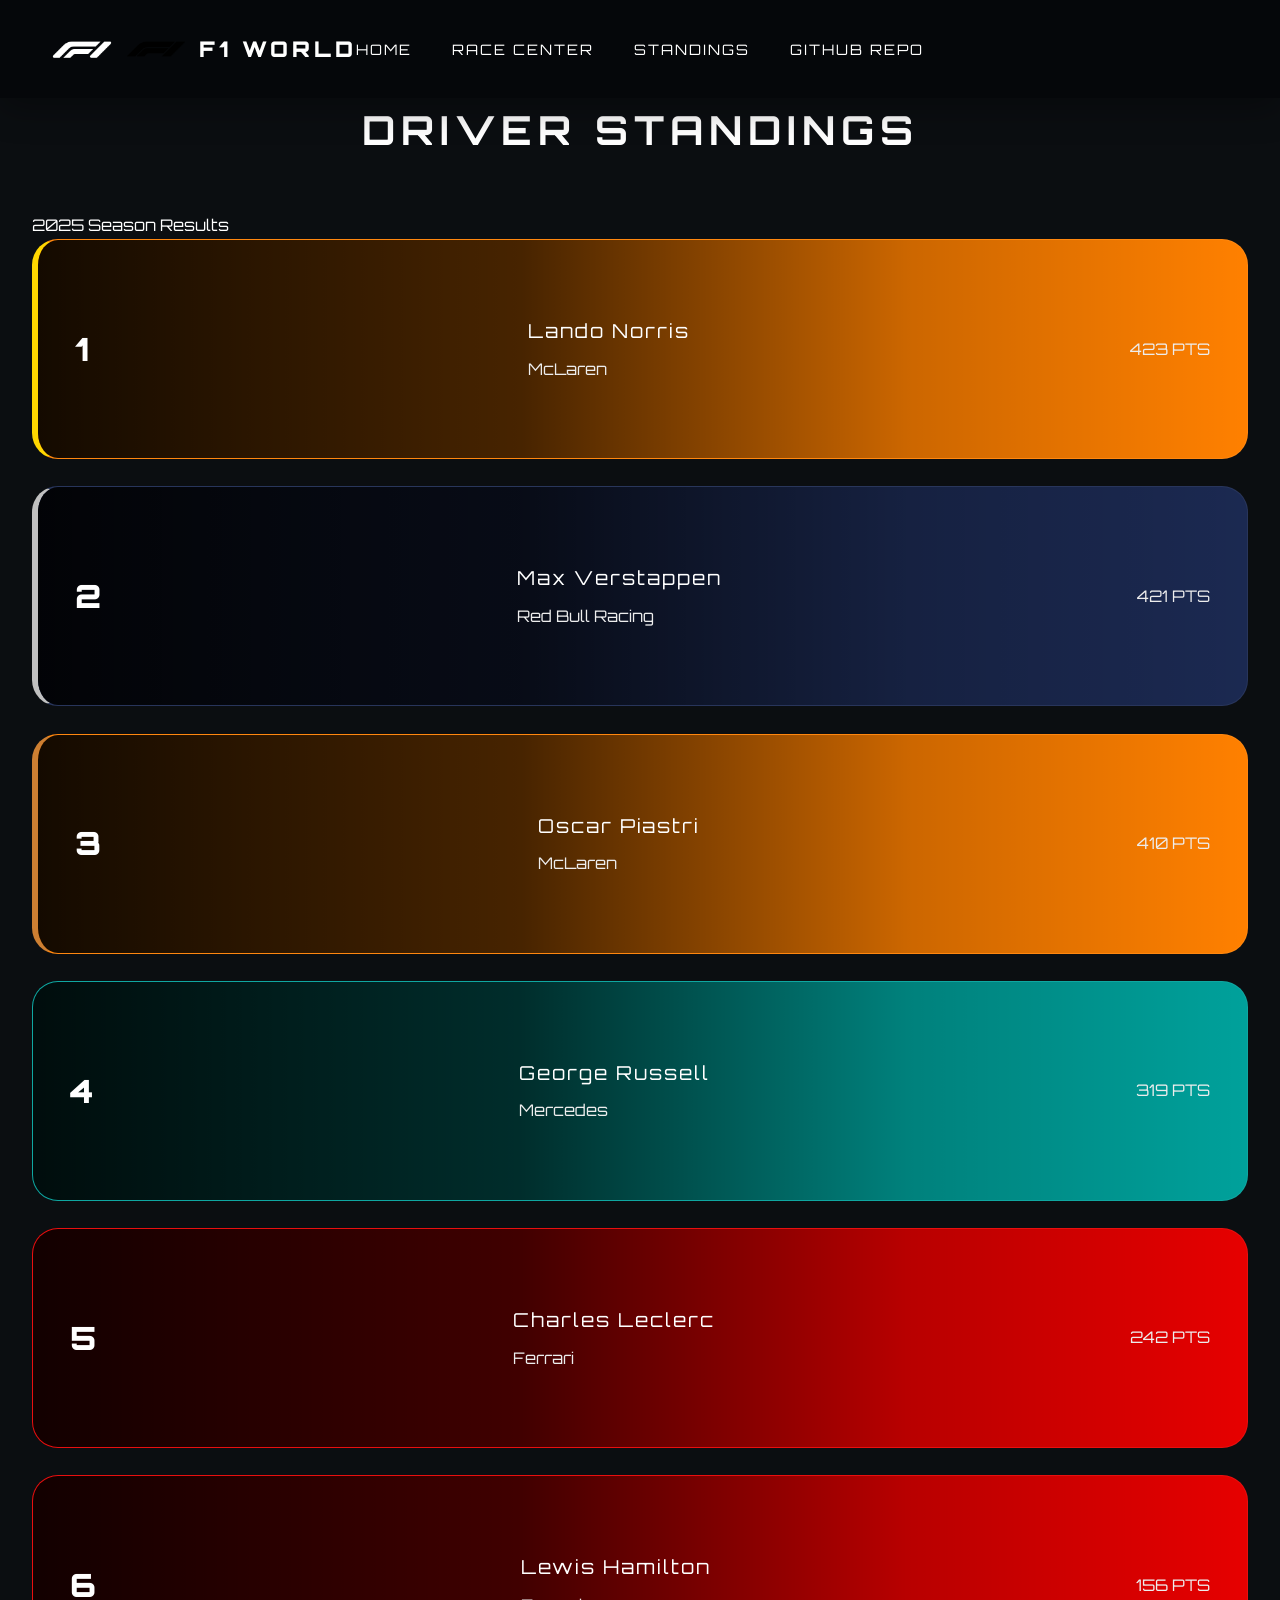
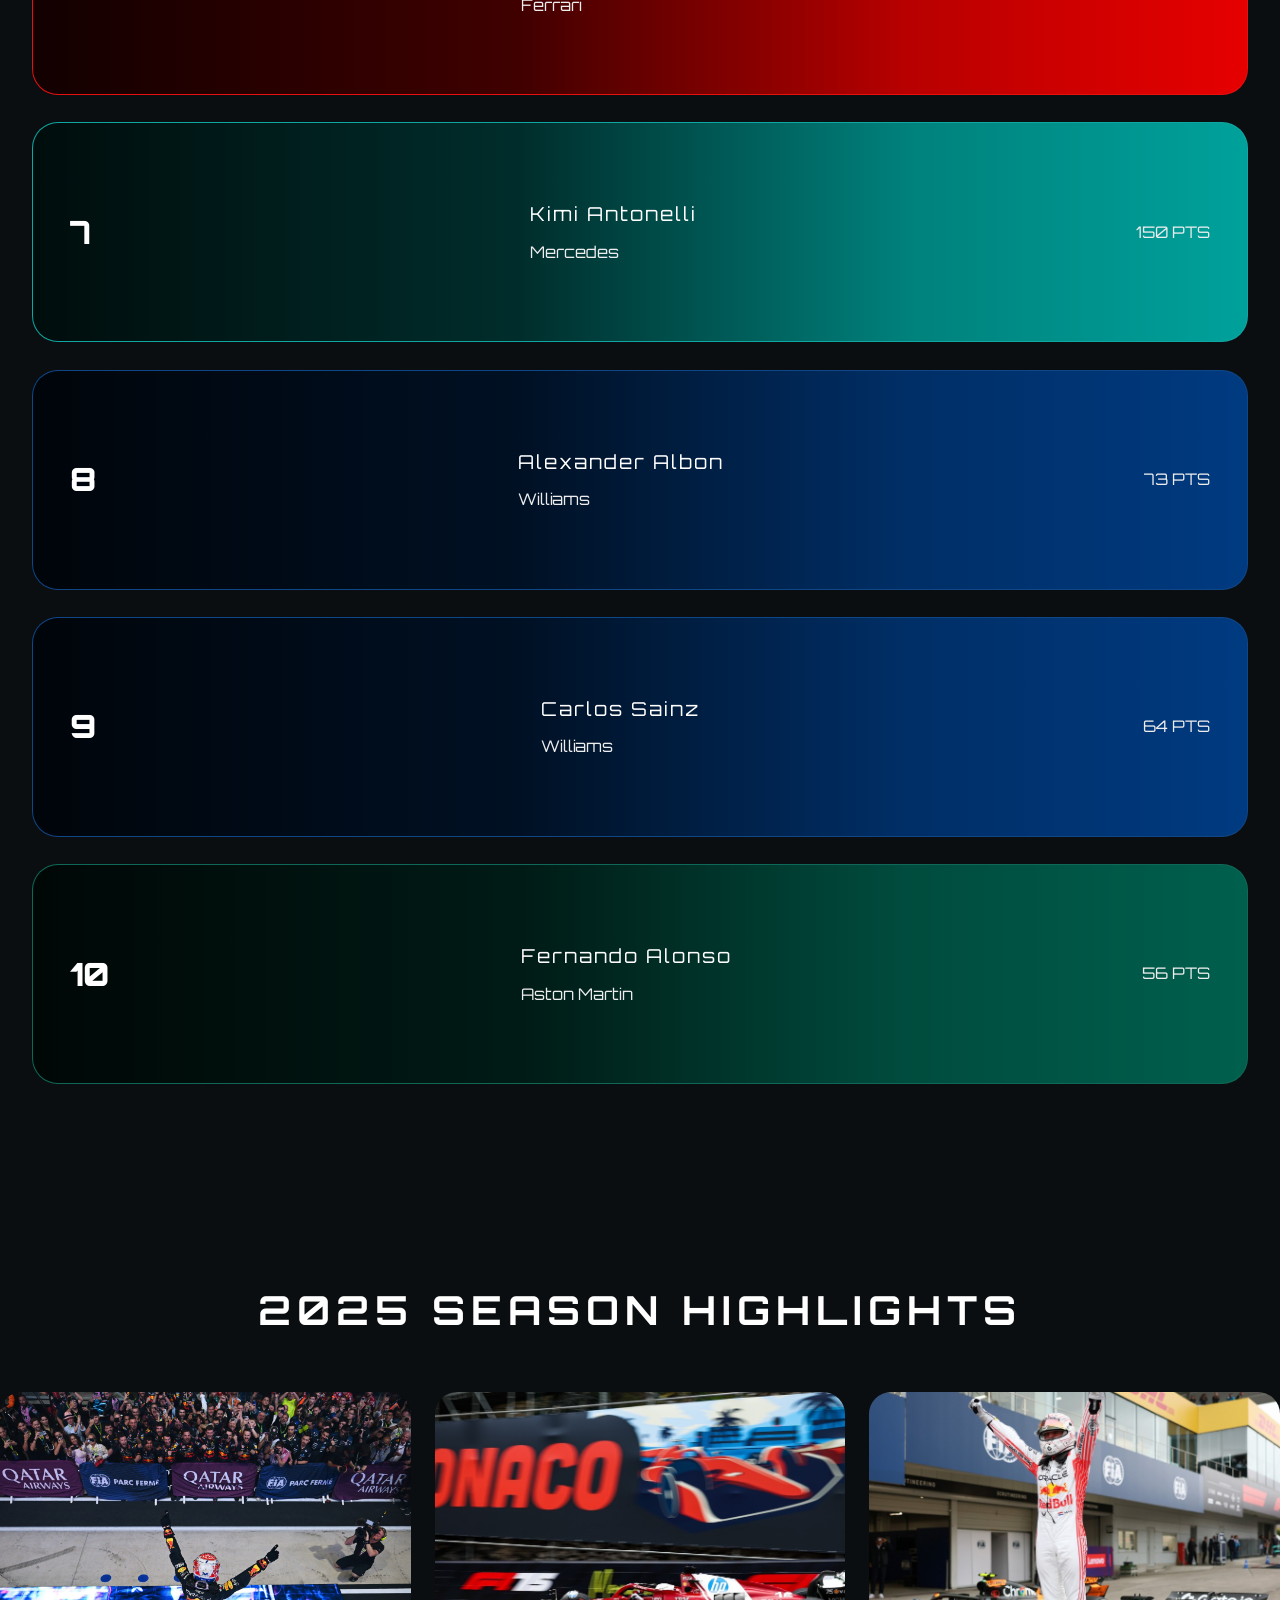
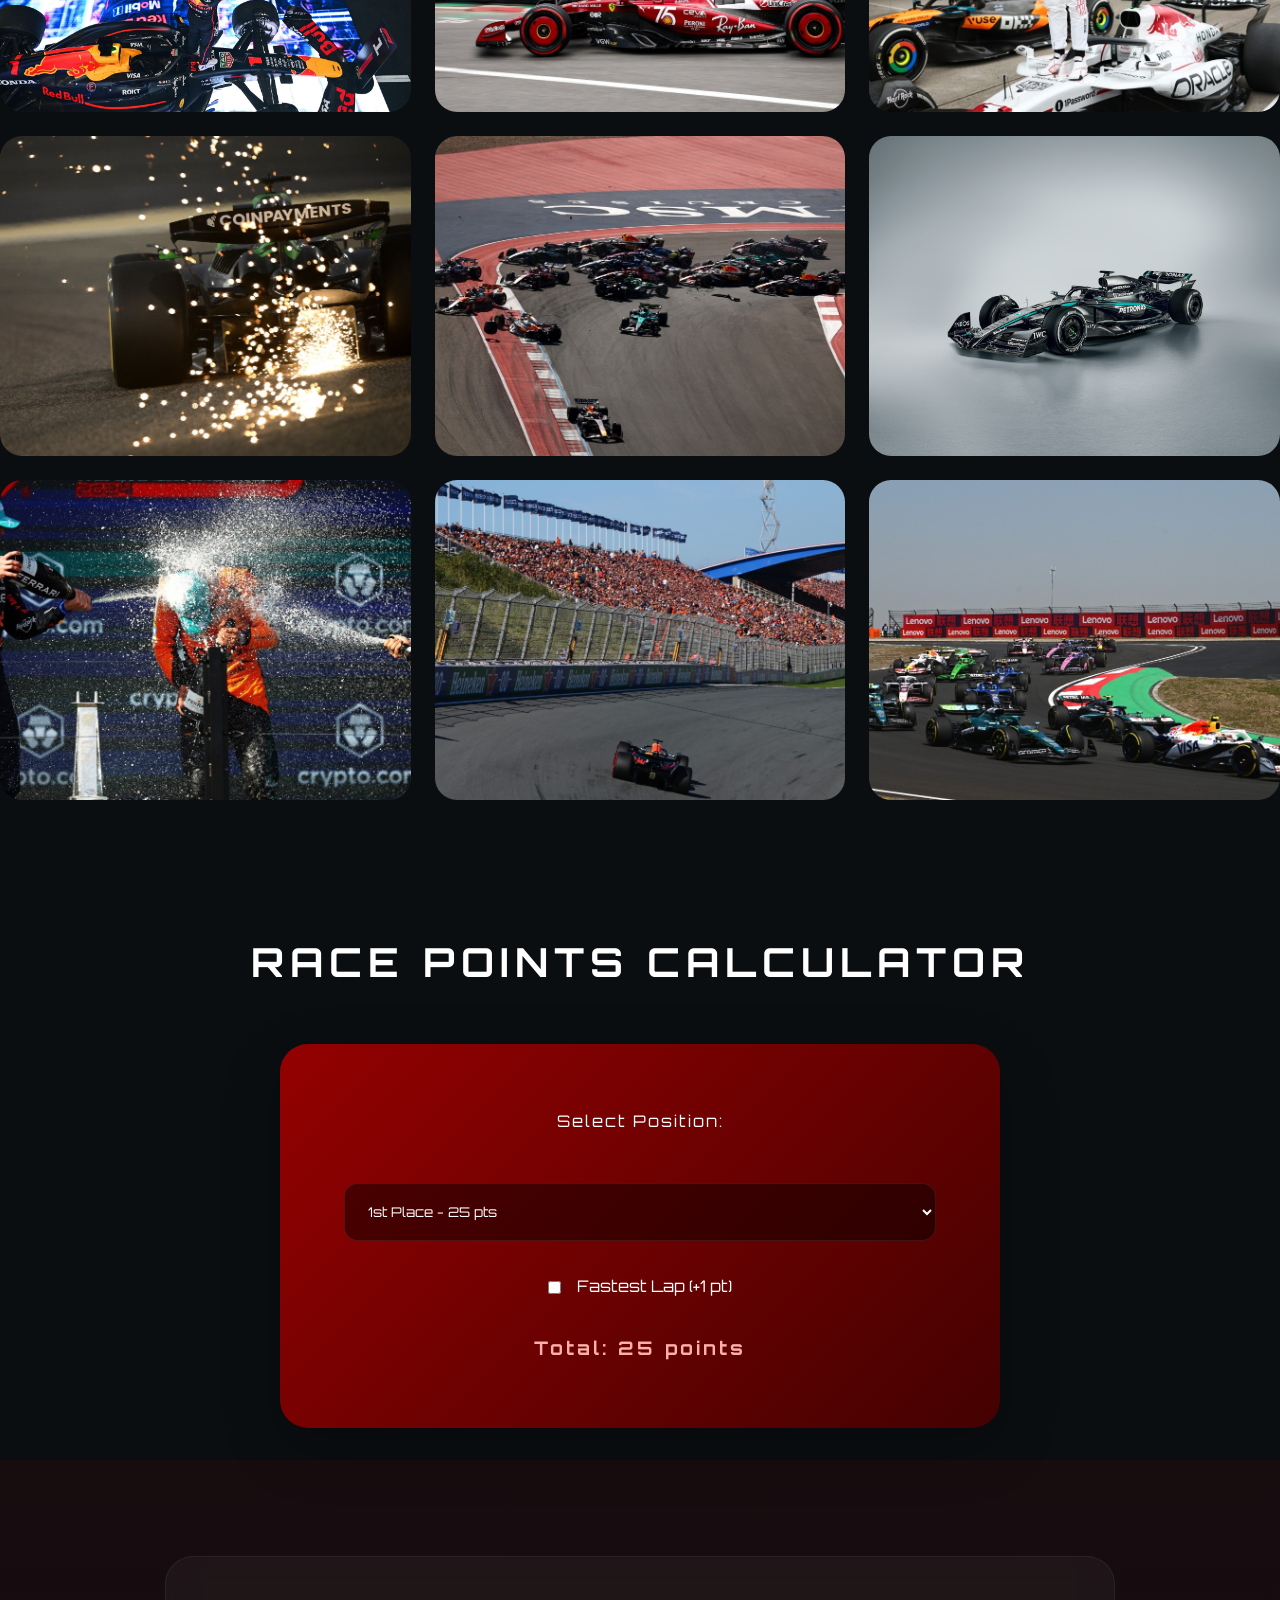
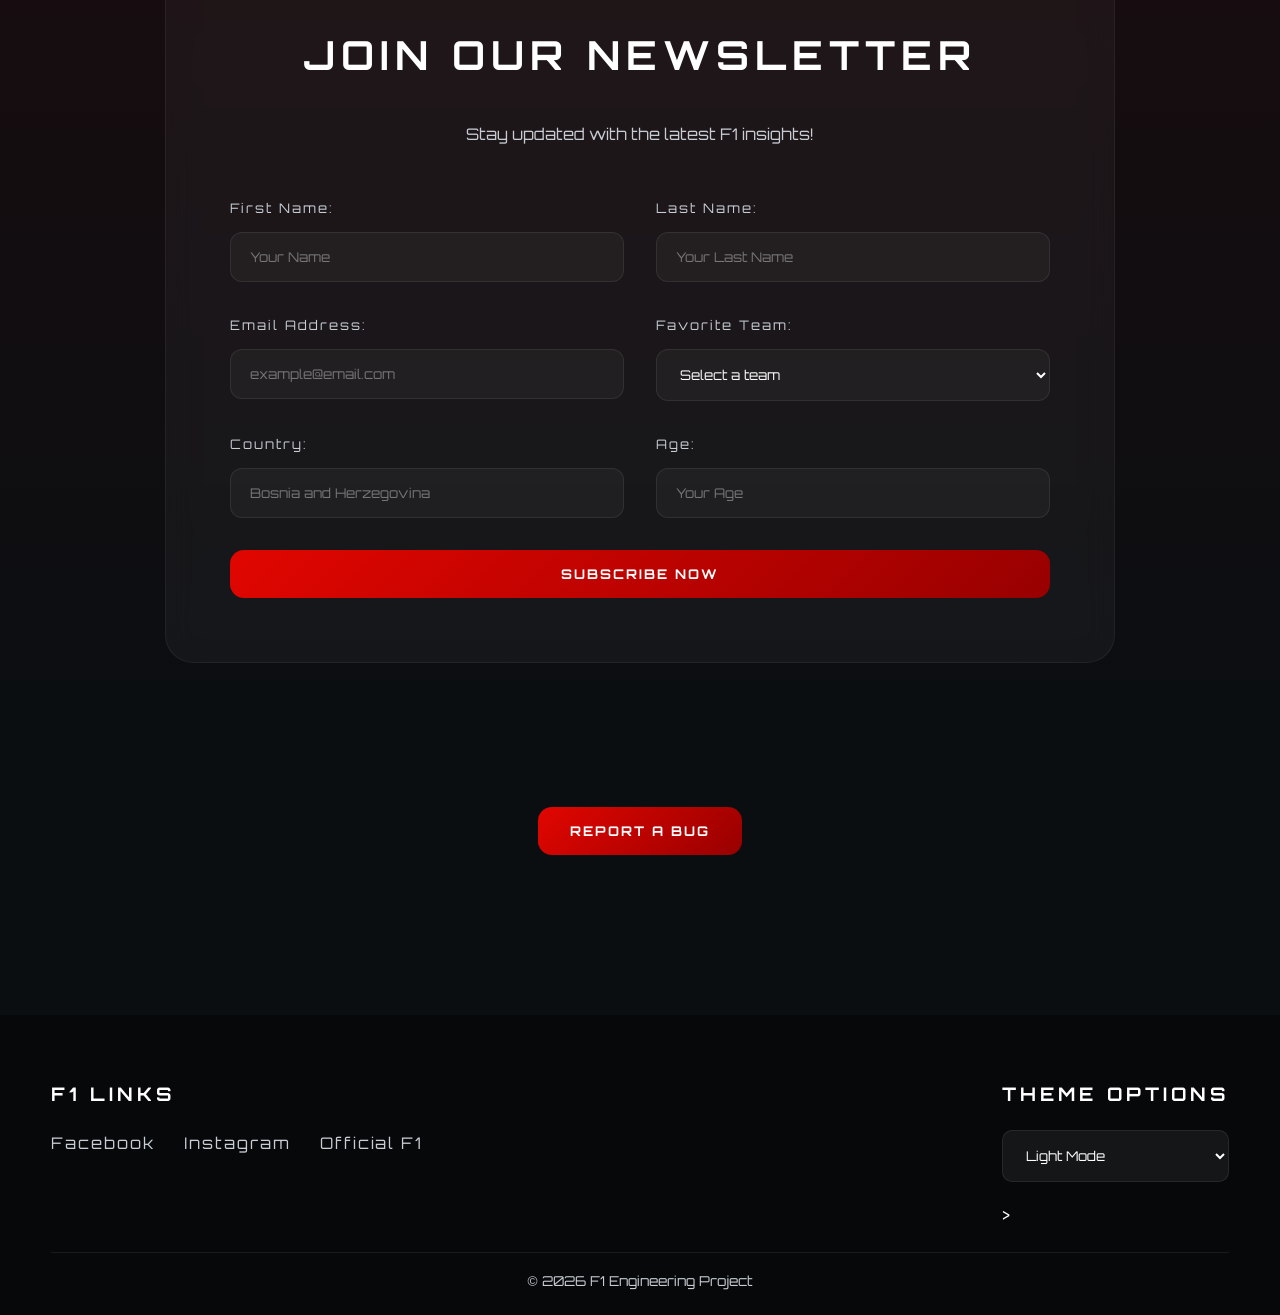
==== commit c047b6f6: "Dodan kod za light/dark mode" ====
--- a/Projektnitptp/kontakt.html
+++ b/Projektnitptp/kontakt.html
@@ -12,7 +12,8 @@
 
 <header class="glavni-header">
     <div class="logo-sekcija">
-        <img src="images/f1main.png" alt="F1 logo" class="logo-img">
+        <img src="images/f1main.png" alt="F1 logo" class="logo-img dark-logo">
+        <img src="images/blackf1logo.png" alt="F1 logo" class="logo-img light-logo">
         <span class="site-title">F1 World</span>
     </div>
     
@@ -245,10 +246,11 @@
 
         <div class="footer-section">
             <h3>Theme Options</h3>
-            <select id="theme-switcher">
-                <option value="light">Light Mode</option>
-                <option value="dark" selected>Dark Mode</option>
-            </select>
+                <select id="theme-switcher">
+                    <option value="light">Light Mode</option>
+                    <option value="dark">Dark Mode</option>
+                    <option value="system">System Default</option>
+                </select>>
         </div>
     </div>
     <div class="footer-bottom">
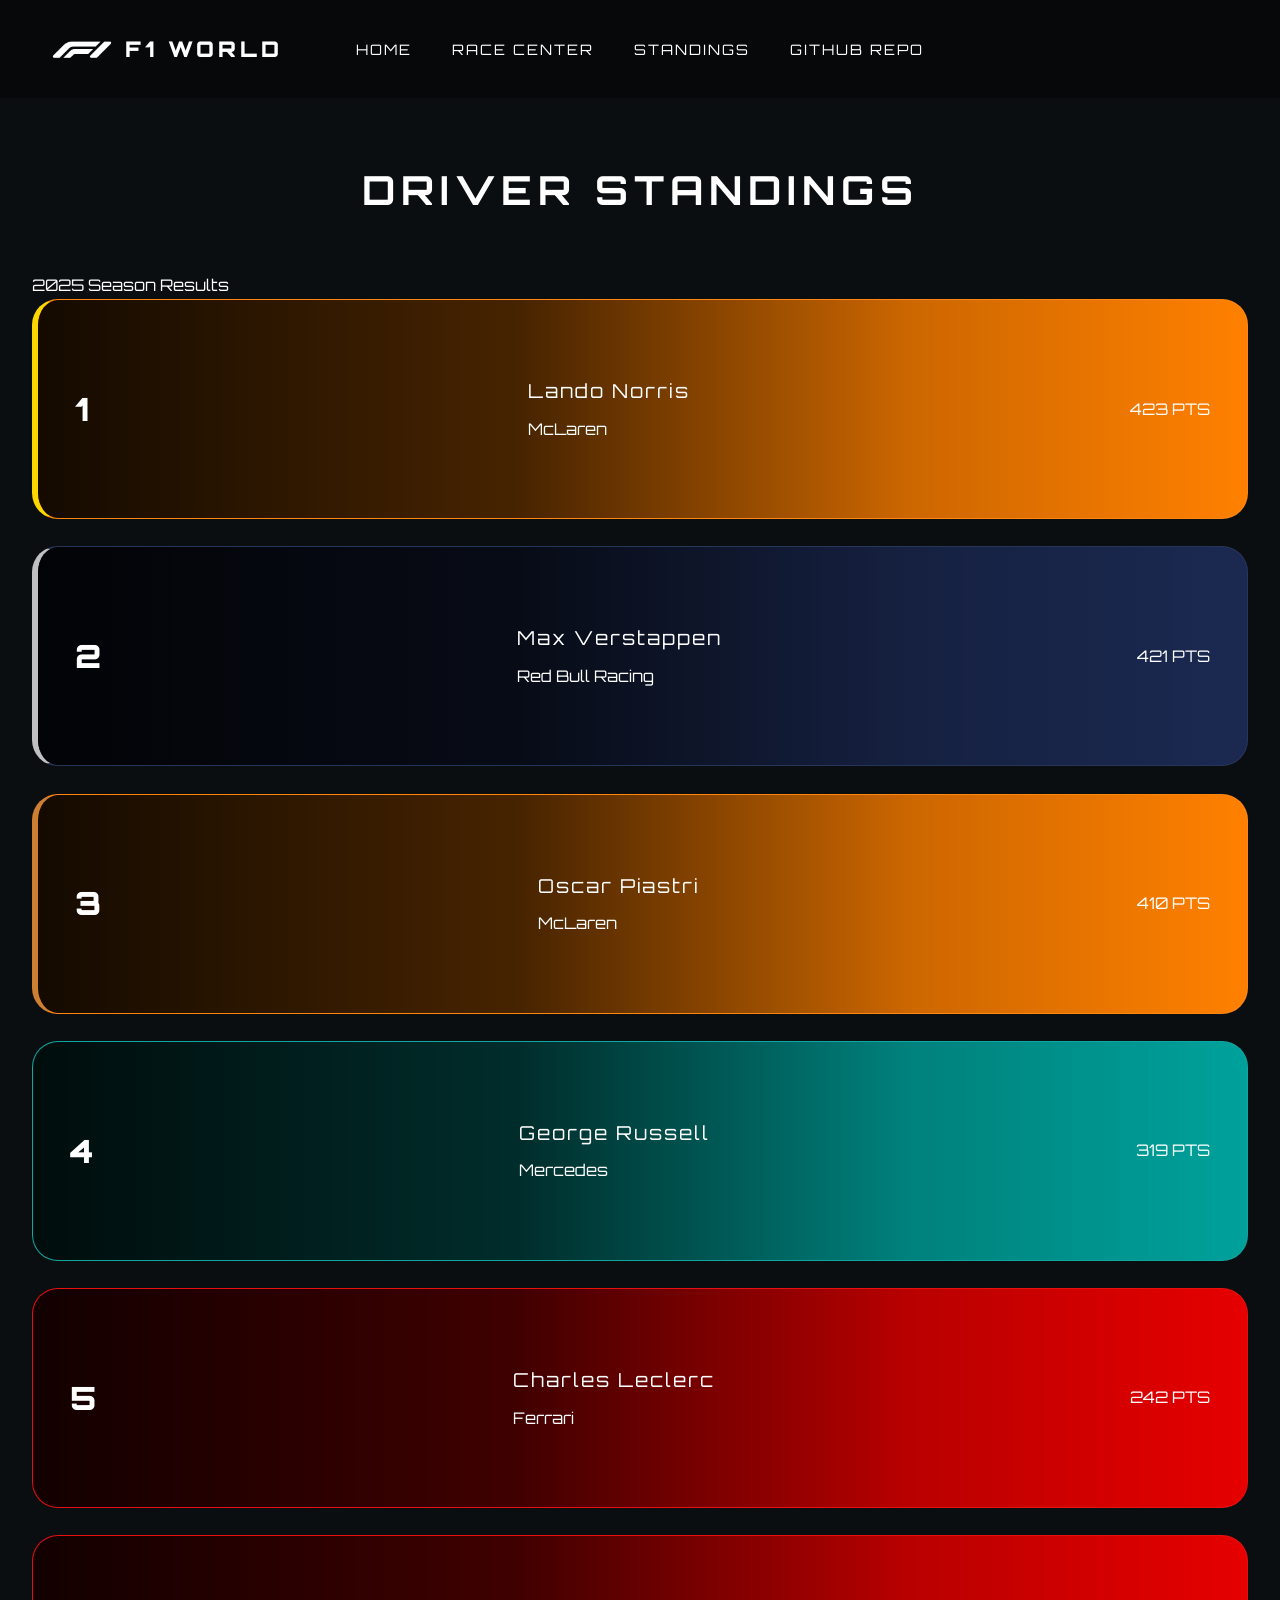
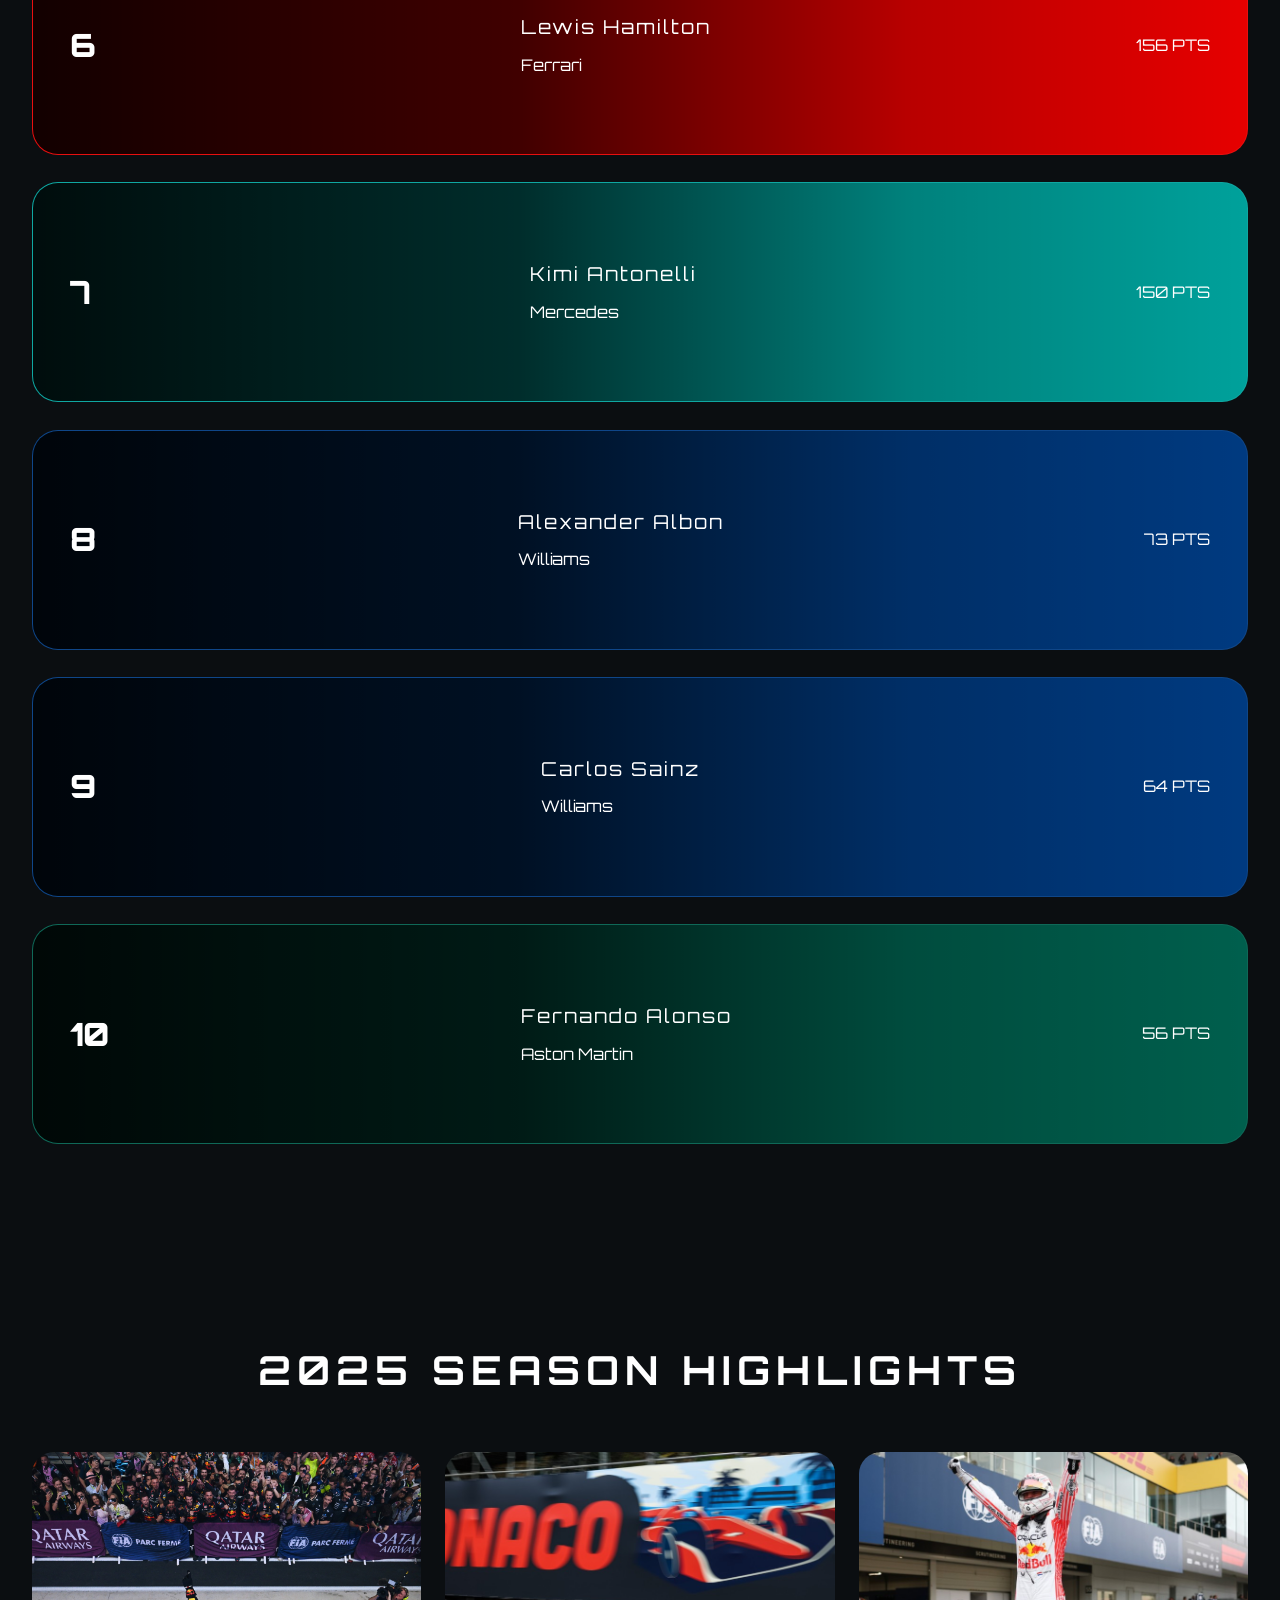
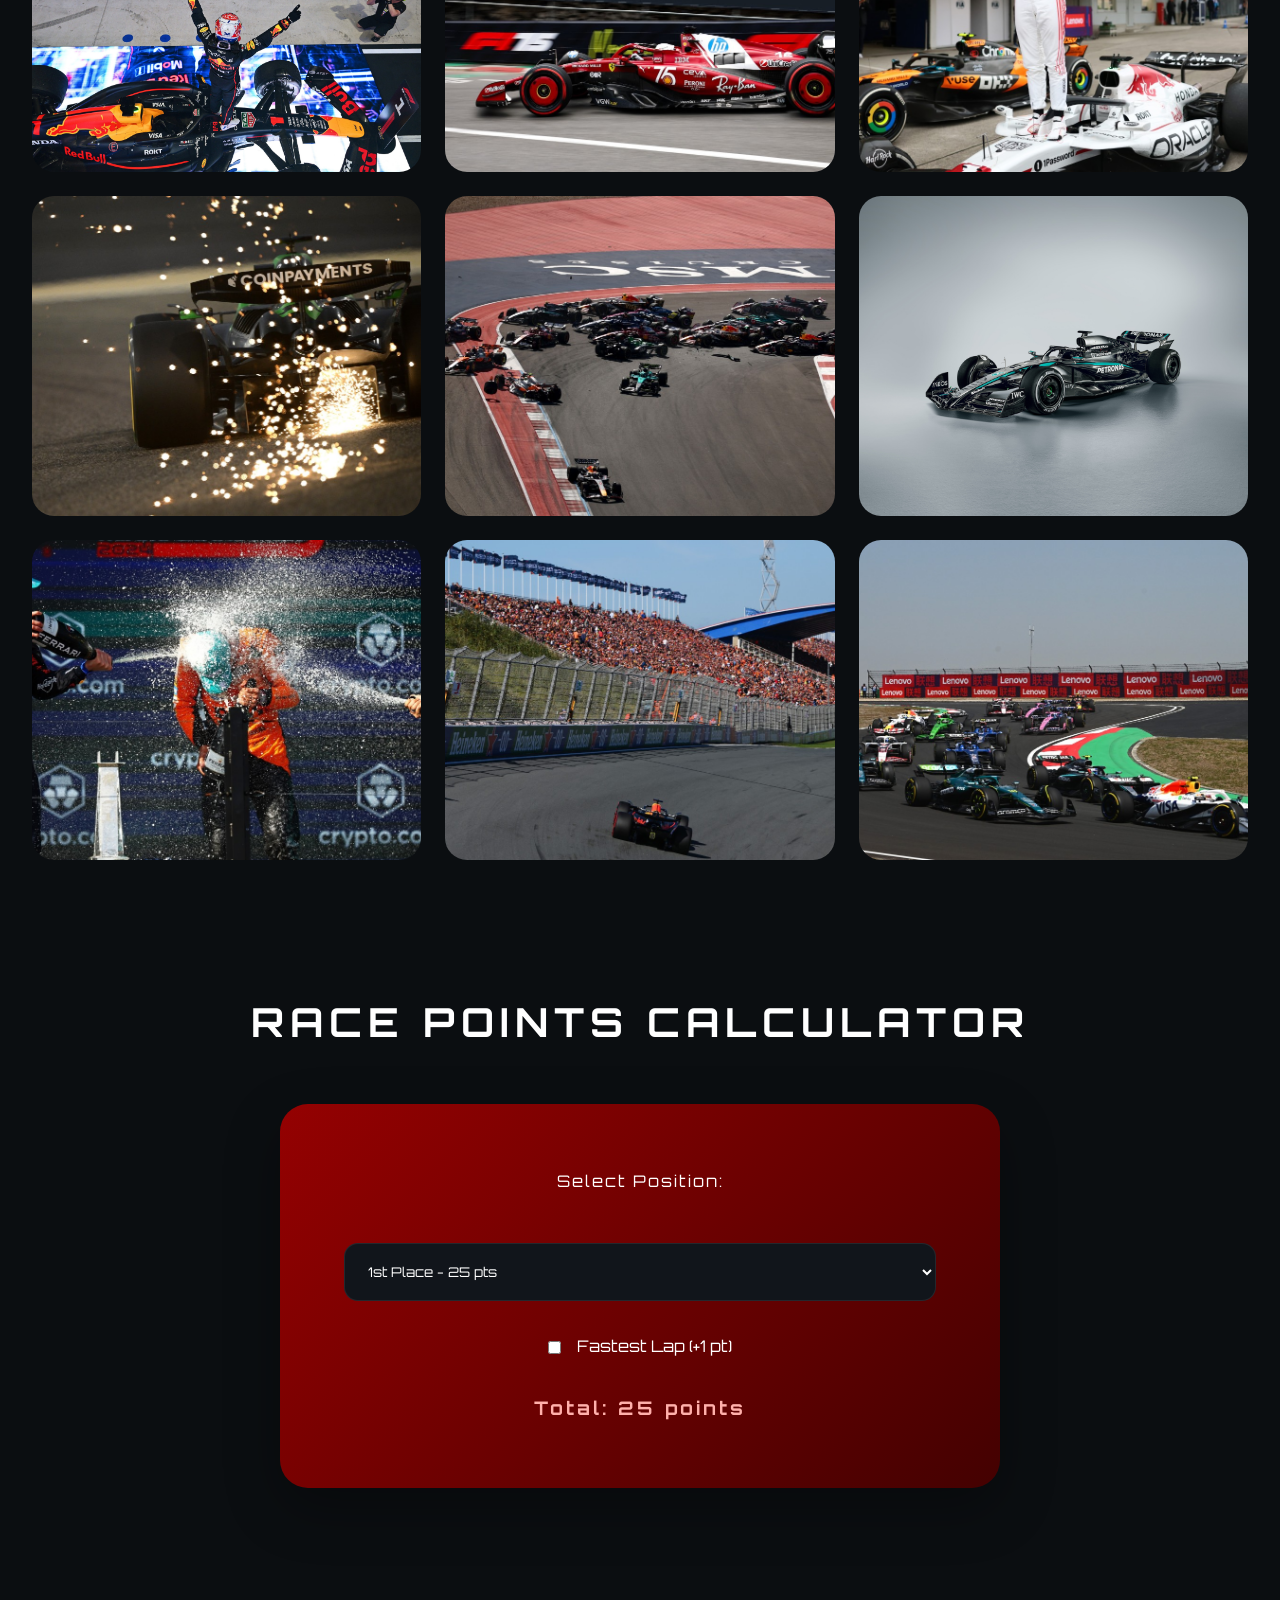
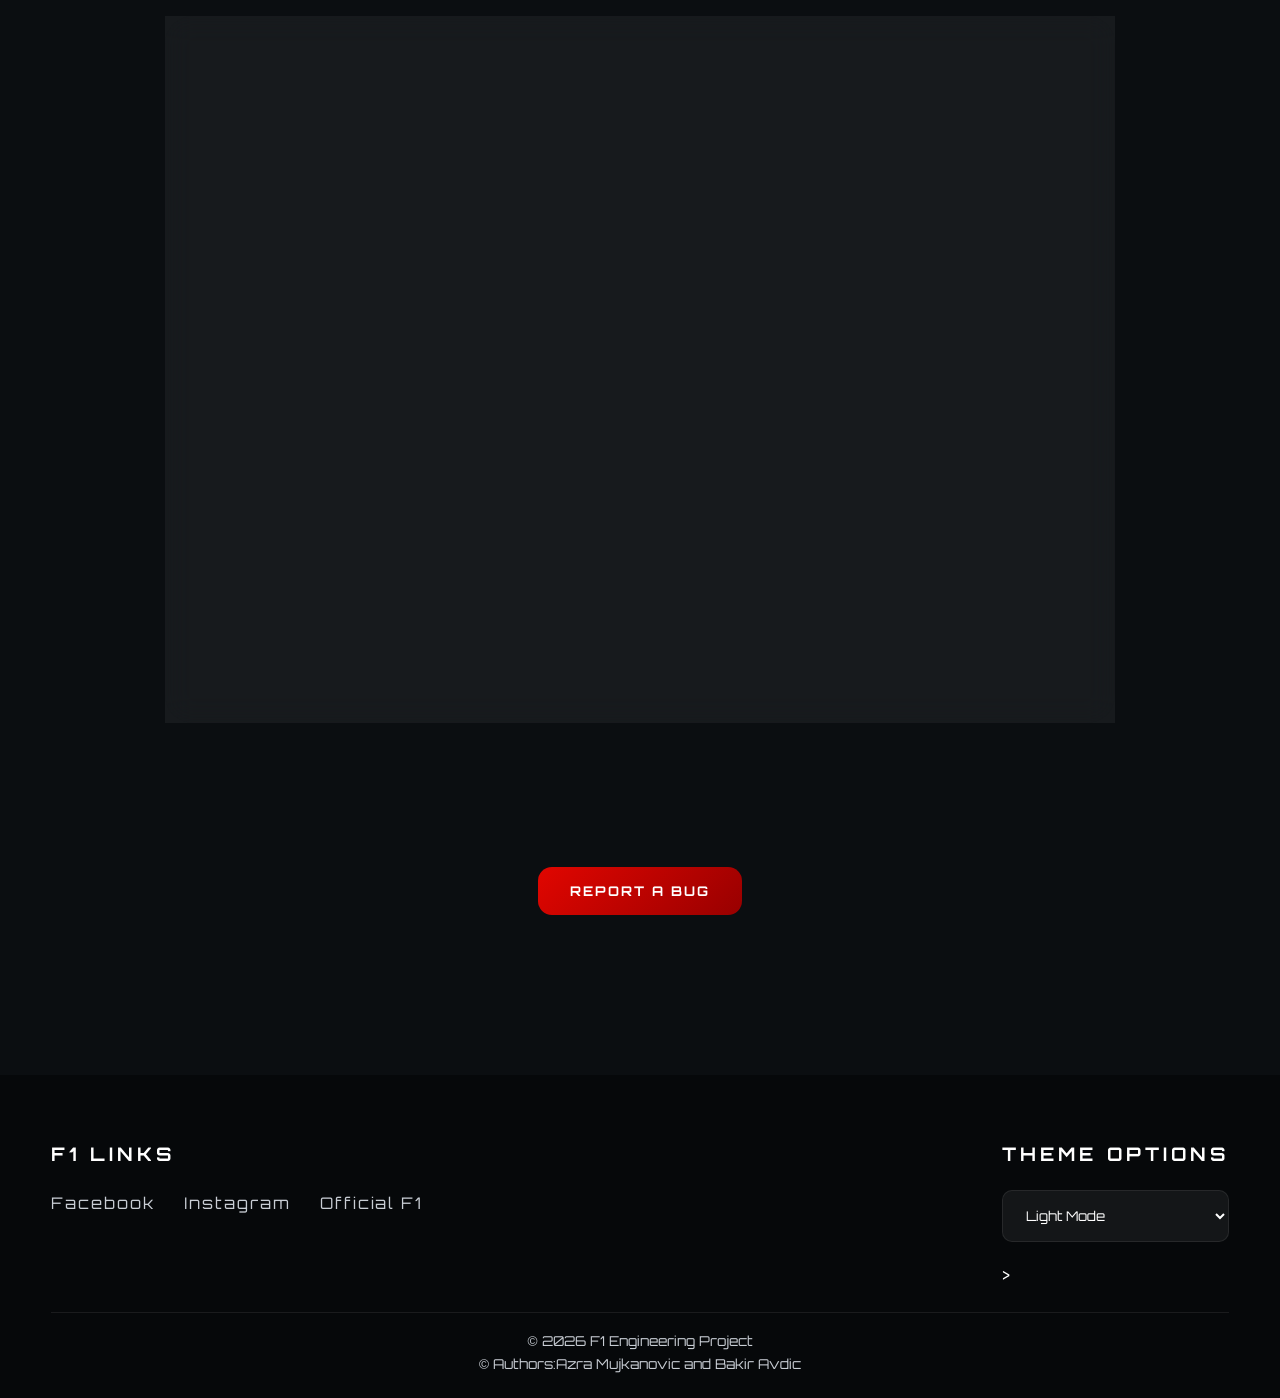
==== commit f8667834: "Update kontakt.html Dodavanje ime kreatora stranice" ====
--- a/Projektnitptp/kontakt.html
+++ b/Projektnitptp/kontakt.html
@@ -255,6 +255,7 @@
     </div>
     <div class="footer-bottom">
         <p>&copy; 2026 F1 Engineering Project</p>
+        <p>&copy; Authors:Azra Mujkanovic and Bakir Avdic</p>
     </div>
 </footer>
 
--- a/Projektnitptp/css/tptpstil.css
+++ b/Projektnitptp/css/tptpstil.css
@@ -1,54 +1,45 @@
-/* =========================================================
-   GOOGLE FONT IMPORT
-========================================================= */
+/* GOOGLE FONT IMPORT*/
 
 @import url('https://fonts.googleapis.com/css2?family=Orbitron:wght@400;500;700;800;900&display=swap');
 
-/* =========================================================
-   ROOT VARIJABLE
-========================================================= */
+/*ROOT VARIJABLE*/
 
 :root{
-
     --main-bg:#0B0E11;
     --header-bg:#06080A;
     --footer-bg:#06080A;
     --card-bg:#1B1F27;
     --secondary-bg:#11151B;
-
     --accent:#E10600;
     --accent-dark:#7A0000;
     --accent-light:#ff453a;
-
     --text-main:#FFFFFF;
     --text-secondary:#C8CDD4;
-
     --glass-bg:rgba(255,255,255,0.05);
     --glass-border:rgba(255,255,255,0.08);
-
     --soft-red:rgba(120,0,0,0.35);
     --soft-red-dark:rgba(40,0,0,0.92);
-
     --font-main:'Orbitron', sans-serif;
-
     --container-width:95%;
     --section-padding:6rem;
-
     --radius-lg:28px;
     --radius-md:18px;
     --radius-sm:12px;
-
     --transition:0.35s ease;
-
     --shadow-soft:
     0 10px 25px rgba(0,0,0,0.25);
-
     --shadow-hover:
     0 20px 45px rgba(0,0,0,0.45);
-
     --shadow-red:
     0 18px 40px rgba(225,6,0,0.18);
-
+    --section-gradient:
+    linear-gradient(
+    180deg,
+    rgba(95,0,0,0.72) 0%,
+    rgba(55,0,0,0.55) 28%,
+    rgba(25,10,12,0.94) 70%,
+    rgba(11,14,17,1) 100%
+    );
     --ferrari:#E60000;
     --mercedes:#00A19B;
     --mclaren:#FF8000;
@@ -61,32 +52,32 @@
     --haas:#BDBDBD;
 }
 
-/* =========================================================
-   LIGHT THEME
-========================================================= */
+/*LIGHT THEME*/
 
 body.light-theme{
-
     --main-bg:#F4F5F7;
     --header-bg:#FFFFFF;
     --footer-bg:#FFFFFF;
-    --card-bg:#E8EAEE;
     --secondary-bg:#DDE1E8;
-
+    --section-gradient:
+    linear-gradient(
+    180deg,
+    #c94b4b 0%,
+    #f2b6b6 40%,
+    #fff0f0 75%,
+    #ffffff 100%
+    );
     --text-main:#111111;
-    --text-secondary:#444444;
-
-    --glass-bg:rgba(255,255,255,0.8);
-    --glass-border:rgba(0,0,0,0.08);
-
+    --text-secondary:#554141;
+    --card-bg:#ffffff;
+    --glass-bg:rgba(255,255,255,0.92);
+    --glass-border:rgba(0,0,0,0.06);
     --soft-red:rgba(180,0,0,0.08);
     --soft-red-dark:rgba(80,0,0,0.12);
 }
 
-/* =========================================================
-   DARK THEME
-========================================================= */
-
+/*DARK THEME*/
+/*
 body.dark-theme{
 
     --main-bg:#0B0E11;
@@ -94,39 +85,30 @@
     --footer-bg:#06080A;
     --card-bg:#1B1F27;
     --secondary-bg:#11151B;
-
     --text-main:#FFFFFF;
     --text-secondary:#D7D7D7;
-
     --glass-bg:rgba(255,255,255,0.05);
     --glass-border:rgba(255,255,255,0.08);
-}
-
-/* =========================================================
-   SYSTEM DARK MODE
-========================================================= */
+}*/
+
+/* SYSTEM DARK MODE*/
 
 @media (prefers-color-scheme: dark){
 
-    body:not(.light-theme){
-
+    body:not(.light-theme):not(.dark-theme){
         --main-bg:#0B0E11;
         --header-bg:#06080A;
         --footer-bg:#06080A;
         --card-bg:#1B1F27;
         --secondary-bg:#11151B;
-
         --text-main:#FFFFFF;
         --text-secondary:#D7D7D7;
-
         --glass-bg:rgba(255,255,255,0.05);
         --glass-border:rgba(255,255,255,0.08);
     }
 }
 
-/* =========================================================
-   RESET
-========================================================= */
+/*RESET */
 
 *{
     margin:0;
@@ -136,22 +118,17 @@
 
 html{
     scroll-behavior:smooth;
+    overflow-x:hidden;
 }
 
 body{
 
     background:var(--main-bg);
-
     color:var(--text-main);
-
     font-family:var(--font-main);
-
     overflow-x:hidden;
-
     line-height:1.7;
-
     animation:fadeInBody 1s ease;
-
     transition:
     background var(--transition),
     color var(--transition);
@@ -189,9 +166,7 @@
     text-decoration:none;
 }
 
-/* =========================================================
-   ANIMACIJE
-========================================================= */
+/* ANIMACIJE */
 
 @keyframes fadeInBody{
 
@@ -342,36 +317,20 @@
     }
 }
 
-/* =========================================================
-   HEADER
-========================================================= */
+/*HEADER*/
 
 .glavni-header{
-
     position:fixed;
-
     top:0;
     left:0;
-
     width:100%;
-
     z-index:999;
-
-    display:flex;
-
+    display:flex;
     align-items:center;
-
     justify-content:space-between;
-
     padding:18px 4%;
-
-    background:rgba(6,8,10,0.94);
-
+    background:var(--header-bg);
     backdrop-filter:blur(18px);
-
-    box-shadow:
-    0 10px 35px rgba(0,0,0,0.32);
-
     transition:var(--transition);
 }
 
@@ -379,20 +338,13 @@
     display:none;
 }
 
-/* =========================================================
-   LOGO
-========================================================= */
+/*LOGO*/
 
 .logo-sekcija{
-
-    display:flex;
-
+    display:flex;
     align-items:center;
-
     gap:12px;
-
     cursor:pointer;
-
     transition:var(--transition);
 }
 
@@ -409,73 +361,50 @@
 }
 
 .site-title{
-
     color:var(--text-main);
-
     font-size:1.35rem;
-
     font-weight:900;
-
     letter-spacing:4px;
-
     text-transform:uppercase;
-
-    transition:var(--transition);
-}
-
-/* =========================================================
-   NAVIGACIJA
-========================================================= */
+    transition:var(--transition);
+}
+
+/* HAMBURGER — sakriva se van mobilnog prikaza */
+
+.hamburger{
+    display:none;
+}
+
+/* NAVIGACIJA*/
 
 .navigacija{
-
     position:absolute;
-
     left:50%;
-
     transform:translateX(-50%);
-
-    display:flex;
-
+    display:flex;
     align-items:center;
-
     justify-content:center;
-
     gap:2.5rem;
 }
 
 .nav-btn{
-
     position:relative;
-
     color:var(--text-main);
-
     font-size:0.9rem;
-
     text-transform:uppercase;
-
     letter-spacing:2px;
-
-    transition:var(--transition);
-
+    transition:var(--transition);
     padding:0.4rem 0;
 }
 
 .nav-btn::after{
-
     content:"";
-
     position:absolute;
-
     left:0;
     bottom:-8px;
-
     width:0;
-
     height:2px;
-
     background:var(--accent);
-
     transition:var(--transition);
 }
 
@@ -491,234 +420,153 @@
     width:100%;
 }
 
-/* =========================================================
-   HERO
-========================================================= */
+/*HERO*/
 
 .pocetna-sekcija{
-
     position:relative;
-
     height:95vh;
-
     background:
     linear-gradient(
     rgba(0,0,0,0.48),
     rgba(0,0,0,0.76)
     ),
     url("../images/glavnaslika.webp");
-
     background-size:cover;
-
     background-position:center;
-
-    display:flex;
-
+    display:flex;
     justify-content:center;
-
     align-items:center;
 }
-
 .overlay{
-
     width:100%;
     height:100%;
-
-    display:flex;
-
+    display:flex;
     justify-content:center;
     align-items:center;
-
     padding:2rem 4rem;
 }
 
 .pocetni-tekst{
-
     max-width:980px;
-
     text-align:center;
-
     animation:heroFadeUp 1s ease-out;
 }
 
 .pocetni-tekst p{
-
-    color:var(--text-main);
-
+    color:#FFFFFF;
     font-size:1.15rem;
-
     line-height:2.1;
-
     letter-spacing:3px;
-
     text-transform:uppercase;
-
     text-shadow:
     0 0 24px rgba(0,0,0,0.7);
 }
 
-/* =========================================================
-   TEAM SECTION
-========================================================= */
+/*TEAM SECTION*/
 
 .timovi{
 
     padding-top:7rem;
-
     background:transparent;
 }
 
 .naslov-timova,
 .motori-meni h3{
-
     text-align:center;
-
     font-size:3rem;
-
     font-weight:900;
-
     letter-spacing:8px;
-
     text-transform:uppercase;
-
     margin-bottom:4rem;
-
     line-height:1.3;
 }
 
 .naslov-timova{
-
     animation:
     fadeLeft linear;
-
     animation-timeline:view();
-
     animation-range:
     entry 0% cover 35%;
 }
 
 .motori-meni h3{
-
     animation:
     fadeRight linear;
-
     animation-timeline:view();
-
     animation-range:
     entry 0% cover 35%;
 }
 
-/* =========================================================
-   SEARCH BAR
-========================================================= */
+/*SEARCH BAR*/
 
 .search-baar{
-
     width:var(--container-width);
-
     margin:auto;
-
-    display:flex;
-
+    display:flex;
     justify-content:center;
-
     margin-bottom:4rem;
 }
 
 .search-baar input{
-
     width:100%;
     max-width:480px;
-
     padding:1rem 1.2rem;
-
     background:transparent;
-
     border:none;
-
     border-bottom:
     2px solid rgba(255,255,255,0.2);
-
     color:var(--text-main);
-
     outline:none;
-
     transition:var(--transition);
 }
 
 .search-baar input:focus{
-
     border-color:var(--accent);
-
     box-shadow:
     0 12px 30px rgba(225,6,0,0.12);
 }
 
-/* =========================================================
-   GRID KARTICE
-========================================================= */
+/*GRID KARTICE*/
 
 .kartice{
 
     width:var(--container-width);
-
     margin:auto;
-
     display:grid;
-
     grid-template-columns:
     repeat(5,1fr);
-
     gap:1.6rem;
 }
 
 .f1-kartica{
-
     position:relative;
-
     background:var(--glass-bg);
-
     border-radius:var(--radius-md);
-
     overflow:hidden;
-
     min-height:390px;
-
     border:
     1px solid rgba(255,255,255,0.06);
-
     backdrop-filter:blur(10px);
-
     box-shadow:var(--shadow-soft);
-
-    transition:var(--transition);
-
+    transition:var(--transition);
     animation:
     cardReveal linear;
-
     animation-timeline:view();
-
     animation-range:
     entry 0% cover 30%;
 }
 
 .f1-kartica::before{
-
     content:"";
-
     position:absolute;
-
     inset:0;
-
     background:
     linear-gradient(
     180deg,
     rgba(255,255,255,0.02),
     transparent
     );
-
     opacity:0;
-
     transition:var(--transition);
 }
 
@@ -727,103 +575,69 @@
 }
 
 .f1-kartica:hover{
-
     transform:
     translateY(-10px);
-
     box-shadow:var(--shadow-hover);
 }
 
 .kartica-unutrasnjost{
-
     height:100%;
-
-    display:flex;
-
+    display:flex;
     flex-direction:column;
-
     justify-content:space-between;
 }
 
 .kartica-naprijed{
-
-    display:flex;
-
+    display:flex;
     flex-direction:column;
-
     justify-content:center;
     align-items:center;
-
     padding:2rem;
 }
 
 .kartica-naprijed img{
-
     width:100%;
-
     height:160px;
-
     object-fit:contain;
-
-    transition:var(--transition);
-
-    mix-blend-mode:screen;
+    transition:var(--transition);
+    filter: drop-shadow(0 4px 10px rgba(0,0,0,0.15));
 }
 
 .f1-kartica:hover .kartica-naprijed img{
-
     transform:scale(1.05);
 }
 
 .kartica-naprijed p{
-
     margin-top:1rem;
-
     font-size:0.92rem;
-
     letter-spacing:2px;
-
     text-align:center;
 }
 
 .kartica-nazad{
-
-    display:flex;
-
+    display:flex;
     flex-direction:column;
-
     justify-content:center;
     align-items:center;
-
     padding:1.8rem;
-
     text-align:center;
 }
 
 .kartica-nazad p{
-
     margin-bottom:1rem;
-
-    color:var(--text-secondary);
-
+    color:#fff;
     letter-spacing:2px;
-
     font-size:0.82rem;
 }
 
 .kartica-nazad li{
-
     padding:0.45rem 0;
-
     color:var(--text-main);
-
     font-size:0.85rem;
-
     line-height:1.9;
 }
-/* =========================================================
-   TEAM HOVER COLORS
-========================================================= */
+
+/* TEAM HOVER COLORS*/
 
 .f1-kartica:nth-child(1):hover{
     background:rgba(11,19,43,0.82);
@@ -875,94 +689,60 @@
     border-color:var(--williams);
 }
 
-/* =========================================================
-   ENGINE SECTION
-========================================================= */
+/* ENGINE SECTION*/
 
 .info-mot{
-
     width:var(--container-width);
-
     margin:auto;
-
     margin-top:5rem;
-
-    display:flex;
-
+    display:flex;
     flex-direction:column;
 }
 
 .engine-linkovi{
-
     display:grid;
-
     grid-template-columns:
     repeat(3,1fr);
-
     gap:1.8rem;
 }
 
 .engine-linkovi li a{
-
     position:relative;
-
-    display:flex;
-
+    display:flex;
     justify-content:center;
     align-items:center;
-
     min-height:260px;
-
     padding:2rem;
-
     border-radius:22px;
-
     overflow:hidden;
-
     color:#fff;
-
     text-align:center;
-
     font-weight:800;
-
     letter-spacing:3px;
-
     text-transform:uppercase;
-
     background-size:cover;
-
     background-position:center;
-
     box-shadow:var(--shadow-soft);
-
-    transition:var(--transition);
-
+    transition:var(--transition);
     isolation:isolate;
 }
 
 .engine-linkovi li a::before{
-
     content:"";
-
     position:absolute;
-
     inset:0;
-
     background:
     linear-gradient(
     rgba(0,0,0,0.25),
     rgba(0,0,0,0.65)
     );
-
     z-index:-1;
 }
 
 .engine-linkovi li a:hover{
-
     transform:
     translateY(-8px)
     scale(1.02);
-
     box-shadow:
     0 0 32px rgba(225,6,0,0.25);
 }
@@ -991,66 +771,43 @@
     background-image:url("../images/alpine5.webp");
 }
 
-/* =========================================================
-   VIDEO
-========================================================= */
+/* VIDEO*/
 
 .desni-sidebar{
-
     width:100vw;
-
     margin-left:
     calc(50% - 50vw);
-
     margin-top:7rem;
-
     margin-bottom:5rem;
 }
 
 .video-kontejner{
-
     position:relative;
-
     width:100vw;
-
     height:72vh;
-
     min-height:650px;
-
     overflow:hidden;
 }
 
 .video-kontejner iframe{
-
     position:absolute;
-
     top:0;
     left:0;
-
     width:100%;
     height:100%;
-
     border:none;
 }
 
 .motori{
-
     text-align:center;
-
     color:var(--text-secondary);
-
     margin-top:1.2rem;
-
     font-size:0.9rem;
-
     letter-spacing:3px;
-
     text-transform:uppercase;
 }
 
-/* =========================================================
-   MAIN CONTAINERS
-========================================================= */
+/* MAIN CONTAINERS*/
 
 .sadrzaj-kontejner,
 .ranking-lista-sekcija,
@@ -1058,176 +815,105 @@
 .raspored-sekcija,
 .volan-sekcija,
 .newsletter-sekcija{
-
     width:var(--container-width);
-
     margin:auto;
 }
 
-/* =========================================================
-   SADRZAJ HEADER
-========================================================= */
+/* SADRZAJ HEADER */
 
 .sadrzaj-header{
-
     width:100vw;
-
     margin-left:calc(50% - 50vw);
-
     margin-top:6.5rem;
-
     min-height:560px;
-
     padding:6rem 2rem 4rem;
-
-    display:flex;
-
+    display:flex;
     flex-direction:column;
-
     justify-content:center;
-
     align-items:center;
-
     text-align:center;
-
     background:
     linear-gradient(
     rgba(0,0,0,0.56),
     rgba(0,0,0,0.84)
     ),
     url("../images/engineers.jpg");
-
     background-size:cover;
-
     background-position:center;
-
     animation:fadeInUp 1.2s ease;
 }
 
 .sadrzaj-header h1{
-
     font-size:3.8rem;
-
     letter-spacing:8px;
-
     text-transform:uppercase;
-
     margin-bottom:1rem;
-
     line-height:1.2;
 }
 
 .sadrzaj-header p{
-
     max-width:850px;
-
     color:var(--text-secondary);
-
     line-height:1.9;
-
     letter-spacing:2px;
 }
 
-/* =========================================================
-   SADRZAJ GRID
-========================================================= */
+/* SADRZAJ GRID*/
 
 .sadrzaj-grid{
-
     position:relative;
-
     display:grid;
-
     grid-template-columns:2fr 1fr;
-
     gap:0;
-
     align-items:stretch;
-
     width:100vw;
-
     margin-left:calc(50% - 50vw);
-
     overflow:hidden;
-
-    background:
-    linear-gradient(
-    180deg,
-    rgba(95,0,0,0.72) 0%,
-    rgba(55,0,0,0.55) 28%,
-    rgba(25,10,12,0.94) 70%,
-    rgba(11,14,17,1) 100%
-    );
-
+    background: var(--main-bg);
     animation:
     sectionFade 1.2s ease;
 }
 
-/* =========================================================
-   POWER UNIT
-========================================================= */
+/* POWER UNIT*/
 
 .glavni-clanak{
-
-    width:100%;
+     width:100%;
 }
 
 .clanak-sekcija{
-
     animation:
     cardReveal linear;
-
     animation-timeline:view();
-
     animation-range:
     entry 0% cover 32%;
 }
 
 .clanak-sekcija:first-child{
-
     padding:4rem 4rem 5rem;
-
-    display:flex;
-
+    display:flex;
     flex-direction:column;
-
     align-items:flex-start;
-
     justify-content:flex-start;
-
     text-align:left;
-
     background:transparent;
 }
 
 .clanak-sekcija:first-child h2{
-
     color:#ff736b;
-
     font-size:3rem;
-
     letter-spacing:6px;
-
     margin-bottom:1.5rem;
-
     position:relative;
 }
 
 .clanak-sekcija:first-child h2::after{
-
     content:"";
-
     position:absolute;
-
     left:0;
     bottom:-14px;
-
     width:120px;
-
     height:3px;
-
     border-radius:10px;
-
     background:
     linear-gradient(
     90deg,
@@ -1237,183 +923,120 @@
 }
 
 .clanak-sekcija:first-child p{
-
     max-width:900px;
-
     color:#f0d8d8;
-
     line-height:2.1;
-
     margin-bottom:2.5rem;
 }
 
 .clanak-slika{
-
     width:100%;
-
     max-width:760px;
-
     min-height:420px;
-
     object-fit:cover;
-
     border-radius:26px;
-
     box-shadow:
     0 25px 60px rgba(0,0,0,0.38);
-
     transition:var(--transition);
 }
 
 .clanak-slika:hover{
-
     transform:
     scale(1.015);
-
     box-shadow:
     0 25px 70px rgba(225,6,0,0.18);
 }
 
-/* =========================================================
-   AERODYNAMICS SECTION
-========================================================= */
+/* AERODYNAMICS SECTION*/
 
 .glavni-clanak .clanak-sekcija:nth-child(2){
-
     padding:1.2rem 1.4rem;
-
     background:
     linear-gradient(
     180deg,
     rgba(255,255,255,0.03),
     rgba(255,255,255,0.01)
     );
-
-    
 }
 
 .glavni-clanak .clanak-sekcija:nth-child(2) h2{
-
     font-size:1.15rem;
-
     margin-bottom:0.45rem;
-
     letter-spacing:2px;
-
     line-height:1.2;
 }
 
 .glavni-clanak .clanak-sekcija:nth-child(2) p{
-
     max-width:700px;
-
-    color:#e4e4e4;
-
+    color:var(--text-secondary);
     line-height:1.45;
-
     font-size:0.76rem;
-
     letter-spacing:0.5px;
 }
 
-/* =========================================================
-   SIDEBAR
-========================================================= */
+/* SIDEBAR */
 
 .sadrzaj-sidebar{
-
-    display:flex;
-
+    display:flex;
     flex-direction:column;
-
     justify-content:flex-start;
-
     gap:2rem;
-
     padding:4rem 2.5rem;
 }
 
 .info-kartica{
-
-    background:
-    rgba(255,255,255,0.04);
-
+    background:var(--glass-bg);
     padding:2rem;
-
     border-radius:24px;
-
     border:
-    1px solid rgba(255,255,255,0.06);
-
+    1px solid var(--glass-border);
     backdrop-filter:blur(14px);
-
-    transition:var(--transition);
-
+    transition:var(--transition);
     animation:
     fadeInUp 1s ease;
 }
-
 .info-kartica:hover{
-
     transform:translateY(-6px);
-
     border-color:rgba(225,6,0,0.2);
 }
 
 .info-kartica h3{
-
     margin-bottom:1.5rem;
-
     letter-spacing:3px;
-
     text-transform:uppercase;
-
     position:relative;
-
     padding-left:1rem;
 }
 
 .info-kartica h3::before{
-
     content:"";
-
     position:absolute;
-
     left:0;
     top:0;
-
     width:4px;
     height:100%;
-
     border-radius:10px;
-
     background:var(--accent);
 }
 
 .spec-lista li{
-
     padding:1.1rem 0;
-
     border-bottom:
     1px solid rgba(255,255,255,0.08);
-
-    color:#ededed;
-
+    color:var(--text-main);
     line-height:1.9;
 }
-
 .red-card{
 
     background:
     rgba(255,255,255,0.03);
-
     animation:
     pulseGlow 5s infinite;
 }
 
-/* =========================================================
+/* 
    TABLE
-========================================================= */
+ */
 
 .raspored-sekcija h2,
 .volan-sekcija h2,
@@ -1421,42 +1044,29 @@
 .galerija-header h2,
 .kalkulator-sekcija h2,
 .newsletter-sekcija h2{
-
     text-align:center;
-
     margin-bottom:3rem;
-
     font-size:2.5rem;
-
     letter-spacing:6px;
-
     text-transform:uppercase;
 }
 
 .tabela-container{
-
     overflow-x:auto;
-
     border-radius:24px;
-
     border:
     1px solid rgba(255,255,255,0.08);
-
     background:
     rgba(255,255,255,0.03);
-
     backdrop-filter:blur(12px);
 }
 
 .f1-tabela{
-
     width:100%;
-
     border-collapse:collapse;
 }
 
 .f1-tabela thead{
-
     background:
     linear-gradient(
     135deg,
@@ -1469,172 +1079,153 @@
 .f1-tabela td{
 
     padding:1.5rem;
-
     text-align:left;
 }
 
 .f1-tabela tbody tr{
-
     transition:var(--transition);
 }
 
 .f1-tabela tbody tr:nth-child(even){
-
     background:
     rgba(255,255,255,0.03);
 }
 
 .f1-tabela tbody tr:hover{
-
     background:
     rgba(225,6,0,0.08);
 }
 
-/* =========================================================
-   AUDIO BUTTON
-========================================================= */
+/* AUDIO BUTTON*/
 
 .audio-sekcija{
-
-    display:flex;
-
+    display:flex;
     justify-content:center;
-
     align-items:center;
-
     padding:2rem 0 1rem;
 }
 
-/* =========================================================
-   BUTTONS
-========================================================= */
+/* BUTTONS*/
 
 button,
 .f1-btn{
-
     background:
     linear-gradient(
     135deg,
     var(--accent),
     #980000
     );
-
     color:#fff;
-
     border:none;
-
     padding:1rem 2rem;
-
     border-radius:14px;
-
     cursor:pointer;
-
     text-transform:uppercase;
-
     letter-spacing:2px;
-
     font-weight:700;
-
-    transition:var(--transition);
-
+    transition:var(--transition);
     animation:
     pulseGlow 3s infinite;
 }
 
 button:hover,
 .f1-btn:hover{
-
     transform:
     translateY(-4px);
-
     box-shadow:
     0 18px 40px rgba(225,6,0,0.3);
 }
 
-/* =========================================================
-   VOLAN
-========================================================= */
+/*  VOLAN*/
 
 .volan-grid{
-
     display:grid;
-
     grid-template-columns:1.2fr 1fr;
-
     gap:2rem;
-
     align-items:center;
 }
 
+.volan-slika-box {
+    position: relative; 
+    width: 100%;
+    max-width: 720px;
+    margin: auto;
+}
+
+.map-link {
+    position: absolute;
+    border-radius: 50%; 
+    cursor: pointer;
+    z-index: 10;
+}
+
+.drs-zona {
+    top: 25.5%;
+    left: 13.5%;
+    width: 5%;
+    height: 5%;
+}
+
+.radio-zona {
+    top: 50.5%;
+    left: 68.5%;
+    width: 5%;
+    height: 5%;
+}
+
+.engine-zona {
+    top: 54%;
+    left: 44%;
+    width: 12%;
+    height: 12%;
+}
+/*5 blokova iznad mi je uradio gemini, al ja u potpunosti razumijem kod, svjestan sam da je
+umjesto fiksnih piksela koji bježe na mobilnim ekranima, zone za klik 
+su pozicionirane pomoću procenata (%) u odnosu na .volan-slika-box.
+komentar je napisao Bakir
+*/
+
 .volan-slika-box img{
-
     width:100%;
-
     max-width:720px;
-
     margin:auto;
 }
 
 .volan-info{
-
     display:grid;
-
     grid-template-columns:repeat(2,1fr);
-
     gap:1.5rem;
 }
-
 .control-card{
-
-    background:
-    rgba(15,15,15,0.75);
-
+    background:var(--card-bg);
     padding:1.5rem;
-
     border-radius:20px;
-
     border:
-    1px solid rgba(255,255,255,0.06);
-
+    1px solid var(--glass-border);
     backdrop-filter:blur(14px);
-
-    transition:var(--transition);
-
+    transition:var(--transition);
     animation:
     fadeInUp 1s ease;
 }
-
 .control-card:hover{
-
     transform:
     translateY(-8px);
-
     border-color:rgba(225,6,0,0.2);
 }
 
 .control-card p{
-
     color:var(--text-secondary);
-
     margin-top:1rem;
-
     line-height:1.9;
 }
 
 .btn-label{
-
     display:inline-block;
-
     padding:0.55rem 1rem;
-
     border-radius:8px;
-
     font-size:0.75rem;
-
     letter-spacing:2px;
-
     text-transform:uppercase;
-
     font-weight:700;
 }
 
@@ -1658,58 +1249,35 @@
     color:#7fc8ff;
 }
 
-/* =========================================================
-   RANKING
-========================================================= */
+/* RANKING*/
 
 .f1-ranking-lista{
-
-    display:flex;
-
+    display:flex;
     flex-direction:column;
-
     gap:1.7rem;
 }
 
 .ranking-stavka{
-
     position:relative;
-
-    display:flex;
-
+    display:flex;
     justify-content:space-between;
-
     align-items:center;
-
     min-height:165px;
-
     padding:2.6rem 2.3rem;
-
     border-radius:26px;
-
     overflow:hidden;
-
     border:
     1px solid rgba(255,255,255,0.06);
-
-    transition:var(--transition);
-
+    transition:var(--transition);
     isolation:isolate;
-
     animation:
     fadeInUp 1s ease;
-
-    background-image:none;
 }
 
 .ranking-stavka::before{
-
     content:"";
-
     position:absolute;
-
     inset:0;
-
     background:
     linear-gradient(
     90deg,
@@ -1718,54 +1286,41 @@
     rgba(0,0,0,0.2) 72%,
     rgba(0,0,0,0) 100%
     );
-
     z-index:1;
 }
 
 .ranking-stavka:hover{
-
     transform:
     translateX(8px);
-
     border-color:rgba(225,6,0,0.35);
 }
 
 .pozicija,
 .vozac-info,
 .bodovi{
-
     position:relative;
-
     z-index:2;
 }
 
 .vozac-info{
-
     max-width:50%;
 }
 
 .pozicija{
-
     font-size:2rem;
-
     font-weight:900;
 }
 
 .ime{
-
     display:block;
-
     font-size:1.2rem;
-
     letter-spacing:2px;
-
     margin-bottom:0.5rem;
 }
 
 .tim,
 .bodovi{
-
-    color:#ededed;
+    color:var(--text-secondary);
 }
 
 .p1{
@@ -1780,9 +1335,7 @@
     border-left:6px solid #cd7f32;
 }
 
-/* =========================================================
-   DRIVER COLORS
-========================================================= */
+/*DRIVER COLORS*/
 
 .ranking-stavka:nth-child(1){
     background-color:var(--mclaren);
@@ -1824,74 +1377,51 @@
     background-color:var(--aston);
 }
 
-.ranking-stavka:nth-child(n){
-
-    background-size:cover;
-
-    background-repeat:no-repeat;
-
-    background-position:center;
-}
-
-/* =========================================================
-   GALLERY
-========================================================= */
+/* GALLERY*/
+
+.f1-galerija-sekcija{
+    width:var(--container-width);
+    margin:auto;
+     padding:var(--section-padding) 0;
+}
 
 .galerija-kontejner{
-
     display:grid;
-
     grid-template-columns:
     repeat(3,1fr);
-
     gap:1.5rem;
 }
 
 .galerija-item{
-
     position:relative;
-
     overflow:hidden;
-
     border-radius:22px;
-
     animation:
     galleryFloat 6s ease-in-out infinite;
 }
 
 .galerija-item::after{
-
     content:"";
-
     position:absolute;
-
     inset:0;
-
     background:
     linear-gradient(
     to top,
     rgba(0,0,0,0.4),
     transparent
     );
-
     opacity:0;
-
     transition:var(--transition);
 }
 
 .galerija-item img{
-
     width:100%;
-
     height:320px;
-
     object-fit:cover;
-
     transition:var(--transition);
 }
 
 .galerija-item:hover img{
-
     transform:
     scale(1.08)
     rotate(1deg);
@@ -1901,456 +1431,289 @@
     opacity:1;
 }
 
-/* =========================================================
-   KALKULATOR
-========================================================= */
+/* KALKULATOR*/
 
 .kalkulator-sekcija{
-
     position:relative;
-
     background:transparent;
-
     border:none;
-
     border-radius:0;
-
     padding:2rem 0;
-
     backdrop-filter:none;
-
     overflow:visible;
-
     box-shadow:none;
-
     animation:
     sectionFade 1s ease;
 }
 
 .kalkulator-sekcija::before{
-
     display:none;
 }
 
 .calc-box{
-
     max-width:720px;
-
     margin:auto;
-
     background:
     linear-gradient(
     135deg,
     rgba(160,0,0,0.92),
     rgba(70,0,0,0.96)
     );
-
     padding:4rem;
-
     border-radius:28px;
-
     text-align:center;
-
     border:none;
-
     backdrop-filter:none;
-
     box-shadow:
     0 20px 55px rgba(0,0,0,0.3);
-
     animation:
     fadeInUp 1.1s ease;
 }
 
 .calc-box p{
-
     margin-bottom:1rem;
-
     letter-spacing:2px;
 }
 
 .calc-box select{
-
     width:100%;
-
     margin:2rem 0;
-
     padding:1.2rem;
-
     border-radius:14px;
-
+    background:var(--secondary-bg);
+    color:var(--text-main);
+    border:
+    1px solid var(--glass-border);
+    outline:none;
+    transition:var(--transition);
+}
+.opcija{
+    display:flex;
+    justify-content:center;
+    align-items:center;
+    gap:1rem;
+    margin-bottom:2rem;
+}
+
+.rezultat{
+    margin-top:2rem;
+    color:#ffb0ab;
+    letter-spacing:3px;
+    animation:
+    resultPulse 2.5s infinite;
+}
+
+/*NEWSLETTER*/
+
+.newsletter-sekcija{
+    width:100%;
+    background:transparent;
+    padding:6rem 0 2rem;
+}
+
+.newsletter-sekcija h2{
+    word-break:break-word;
+    overflow-wrap:break-word;
+    padding:0 1rem;
+}
+
+.form-kontejner{
+    max-width:950px;
+    margin:auto;
+    padding:4rem;
+    border-radius:28px;
+    background:var(--glass-bg);
+    border:
+    1px solid var(--glass-border);
+    backdrop-filter:blur(14px);
+    animation:
+    subtleBorder 5s infinite;
+}
+
+.form-kontejner p{
+    text-align:center;
+    color:var(--text-secondary);
+    margin-top:-1rem;
+    margin-bottom:1rem;
+}
+
+#newsletter-forma{
+    display:grid;
+    grid-template-columns:
+    repeat(2,1fr);
+    gap:2rem;
+    margin-top:3rem;
+}
+
+.polje{
+    display:flex;
+    flex-direction:column;
+    gap:0.8rem;
+}
+
+.polje label{
+    letter-spacing:2px;
+    font-size:0.82rem;
+    color:var(--text-secondary);
+}
+.polje input,
+.polje select{
+    padding:1rem 1.2rem;
+    border-radius:12px;
+    border:
+    1px solid var(--glass-border);
+    background:var(--secondary-bg);
+    color:var(--text-main);
+    outline:none;
+    transition:var(--transition);
+}
+
+.polje input:focus,
+.polje select:focus{
+    border-color:var(--accent);
+    box-shadow:
+    0 0 18px rgba(225,6,0,0.18);
+}
+
+#newsletter-forma button{
+    grid-column:span 2;
+}
+
+/* BUG SECTION*/
+
+.bug-sekcija{
+    width:var(--container-width);
+    margin:1rem auto 0;
+    text-align:center;
+}
+
+.bug-kontejner{
+    margin-top:1rem;
+    padding:2rem;
+    border-radius:26px;
+    background:var(--glass-bg);
+    border:
+    1px solid var(--glass-border);
+    backdrop-filter:blur(14px);
+}
+
+#bugSadrzajForme{
+    display:flex;
+    flex-direction:column;
+    gap:1.5rem;
+}
+
+#bugTekst{
+    width:100%;
+    min-height:180px;
+    padding:1.2rem;
+    border-radius:16px;
+    background:var(--secondary-bg);
+    border:
+    1px solid var(--glass-border);
+    color:var(--text-main);
+    resize:vertical;
+    outline:none;
+}
+
+#bugTekst:focus{
+    border-color:var(--accent);
+    box-shadow:
+    0 0 20px rgba(225,6,0,0.15);
+}
+
+.cek-ikona{
+    width:90px;
+    height:90px;
+    margin:0 auto 1.5rem;
+    border-radius:50%;
     background:
-    rgba(0,0,0,0.45);
-
-    color:#fff;
-
+    rgba(225,6,0,0.18);
+    display:flex;
+    justify-content:center;
+    align-items:center;
+    font-size:2rem;
+}
+
+/* FOOTER*/
+
+footer{
+    background:var(--footer-bg);
+    margin-top:4rem;
+    padding:4rem 4% 1.4rem;
+}
+
+.footer-sadrzaj{
+    display:flex;
+    justify-content:space-between;
+    align-items:flex-start;
+    gap:3rem;
+    flex-wrap:wrap;
+}
+
+.footer-section{
+    display:flex;
+    flex-direction:column;
+    gap:1.2rem;
+}
+
+.footer-section h3{
+    letter-spacing:4px;
+    text-transform:uppercase;
+}
+
+.socijalne-mreze{
+    display:flex;
+    gap:1.8rem;
+}
+
+.socijalne-mreze a{
+    position:relative;
+    color:var(--text-secondary);
+    letter-spacing:2px;
+    transition:var(--transition);
+}
+
+.socijalne-mreze a::after{
+    content:"";
+    position:absolute;
+    left:0;
+    bottom:-6px;
+    width:0;
+    height:2px;
+    background:var(--accent);
+    transition:var(--transition);
+}
+
+.socijalne-mreze a:hover{
+    color:var(--accent);
+}
+
+.socijalne-mreze a:hover::after{
+    width:100%;
+}
+
+#theme-switcher{
+    padding:1rem 1.2rem;
+    border-radius:10px;
     border:
     1px solid rgba(255,255,255,0.08);
-
-    outline:none;
-
-    transition:var(--transition);
-}
-
-.calc-box select:focus{
-
-    border-color:rgba(225,6,0,0.4);
-
-    box-shadow:
-    0 0 20px rgba(225,6,0,0.18);
-}
-
-.opcija{
-
-    display:flex;
-
-    justify-content:center;
-
-    align-items:center;
-
-    gap:1rem;
-
-    margin-bottom:2rem;
-}
-
-.rezultat{
-
-    margin-top:2rem;
-
-    color:#ffb0ab;
-
-    letter-spacing:3px;
-
-    animation:
-    resultPulse 2.5s infinite;
-}
-
-/* =========================================================
-   NEWSLETTER
-========================================================= */
-
-.newsletter-sekcija{
-
-    width:100%;
-
-    background:
-    linear-gradient(
-    180deg,
-    rgba(120,0,0,0.12),
-    rgba(11,14,17,1)
-    );
-
-    padding:6rem 0 2rem;
-}
-
-.form-kontejner{
-
-    max-width:950px;
-
-    margin:auto;
-
-    padding:4rem;
-
-    border-radius:28px;
-
-    background:
-    rgba(255,255,255,0.04);
-
-    border:
-    1px solid rgba(255,255,255,0.06);
-
-    backdrop-filter:blur(14px);
-
-    animation:
-    subtleBorder 5s infinite;
-}
-
-.form-kontejner p{
-
-    text-align:center;
-
-    color:var(--text-secondary);
-
-    margin-top:-1rem;
-
-    margin-bottom:1rem;
-}
-
-#newsletter-forma{
-
-    display:grid;
-
-    grid-template-columns:
-    repeat(2,1fr);
-
-    gap:2rem;
-
-    margin-top:3rem;
-}
-
-.polje{
-
-    display:flex;
-
-    flex-direction:column;
-
-    gap:0.8rem;
-}
-
-.polje label{
-
-    letter-spacing:2px;
-
-    font-size:0.82rem;
-
-    color:var(--text-secondary);
-}
-
-.polje input,
-.polje select{
-
-    padding:1rem 1.2rem;
-
-    border-radius:12px;
-
-    border:
-    1px solid rgba(255,255,255,0.08);
-
-    background:
-    rgba(255,255,255,0.04);
-
-    color:var(--text-main);
-
-    outline:none;
-
-    transition:var(--transition);
-}
-
-.polje input:focus,
-.polje select:focus{
-
-    border-color:var(--accent);
-
-    box-shadow:
-    0 0 18px rgba(225,6,0,0.18);
-}
-
-#newsletter-forma button{
-    grid-column:span 2;
-}
-
-/* =========================================================
-   BUG SECTION
-========================================================= */
-
-.bug-sekcija{
-
-    width:var(--container-width);
-
-    margin:1rem auto 0;
-
-    text-align:center;
-}
-
-.bug-kontejner{
-
-    margin-top:1rem;
-
-    padding:2rem;
-
-    border-radius:26px;
-
-    background:
-    rgba(255,255,255,0.04);
-
-    border:
-    1px solid rgba(255,255,255,0.08);
-
-    backdrop-filter:blur(14px);
-}
-
-#bugSadrzajForme{
-
-    display:flex;
-
-    flex-direction:column;
-
-    gap:1.5rem;
-}
-
-#bugTekst{
-
-    width:100%;
-
-    min-height:180px;
-
-    padding:1.2rem;
-
-    border-radius:16px;
-
-    background:
-    rgba(255,255,255,0.04);
-
-    border:
-    1px solid rgba(255,255,255,0.08);
-
-    color:var(--text-main);
-
-    resize:vertical;
-
-    outline:none;
-}
-
-#bugTekst:focus{
-
-    border-color:var(--accent);
-
-    box-shadow:
-    0 0 20px rgba(225,6,0,0.15);
-}
-
-.cek-ikona{
-
-    width:90px;
-    height:90px;
-
-    margin:0 auto 1.5rem;
-
-    border-radius:50%;
-
-    background:
-    rgba(225,6,0,0.18);
-
-    display:flex;
-
-    justify-content:center;
-    align-items:center;
-
-    font-size:2rem;
-}
-
-/* =========================================================
-   FOOTER
-========================================================= */
-
-footer{
-
-    background:var(--footer-bg);
-
-    margin-top:4rem;
-
-    padding:4rem 4% 1.4rem;
-}
-
-.footer-sadrzaj{
-
-    display:flex;
-
-    justify-content:space-between;
-
-    align-items:flex-start;
-
-    gap:3rem;
-
-    flex-wrap:wrap;
-}
-
-.footer-section{
-
-    display:flex;
-
-    flex-direction:column;
-
-    gap:1.2rem;
-}
-
-.footer-section h3{
-
-    letter-spacing:4px;
-
-    text-transform:uppercase;
-}
-
-.socijalne-mreze{
-
-    display:flex;
-
-    gap:1.8rem;
-}
-
-.socijalne-mreze a{
-
-    position:relative;
-
-    color:var(--text-secondary);
-
-    letter-spacing:2px;
-
-    transition:var(--transition);
-}
-
-.socijalne-mreze a::after{
-
-    content:"";
-
-    position:absolute;
-
-    left:0;
-    bottom:-6px;
-
-    width:0;
-
-    height:2px;
-
-    background:var(--accent);
-
-    transition:var(--transition);
-}
-
-.socijalne-mreze a:hover{
-
-    color:var(--accent);
-}
-
-.socijalne-mreze a:hover::after{
-
-    width:100%;
-}
-
-#theme-switcher{
-
-    padding:1rem 1.2rem;
-
-    border-radius:10px;
-
-    border:
-    1px solid rgba(255,255,255,0.08);
-
     background:
     rgba(255,255,255,0.06);
-
     color:var(--text-main);
 }
 
 .footer-bottom{
-
     margin-top:1.5rem;
-
     padding-top:1rem;
-
     border-top:
     1px solid rgba(255,255,255,0.08);
-
     text-align:center;
-
     color:var(--text-secondary);
-
     font-size:0.85rem;
 }
 
-/* =========================================================
-   TABLET
-========================================================= */
+/* TABLET — breakpoint 600px do 900px*/
 
 @media(min-width:600px) and (max-width:900px){
 
@@ -2387,26 +1750,19 @@
     }
 
     .glavni-header{
-
         flex-direction:column;
-
         gap:1rem;
-
         padding-bottom:2rem;
     }
 
     .navigacija{
-
         position:static;
-
         transform:none;
-
         flex-wrap:wrap;
     }
 
     .clanak-sekcija:first-child,
     .glavni-clanak .clanak-sekcija:nth-child(2){
-
         padding:3rem 2rem;
     }
 
@@ -2416,11 +1772,102 @@
     }
 }
 
-/* =========================================================
-   MOBILE
-========================================================= */
+/* MOBITEL — breakpoint ispod 600px*/
 
 @media(max-width:599px){
+
+    .glavni-header{
+        flex-direction:row;
+        align-items:center;
+        justify-content:space-between;
+        padding:1.2rem 1.5rem;
+        overflow:visible;
+    }
+
+    .glavni-header::before{
+        display:none;
+    }
+
+    .hamburger{
+        display:flex;
+        flex-direction:column;
+        justify-content:space-between;
+        width:34px;
+        height:26px;
+        cursor:pointer;
+        position:relative;
+        flex-shrink:0;
+        z-index:1002;
+        background:none;
+        border:none;
+        padding:0;
+        outline:none;
+        -webkit-appearance:none;
+        appearance:none;
+    }
+
+    .hamburger span{
+        display:block;
+        width:100%;
+        height:4px;
+        border-radius:10px;
+        background:var(--text-main);
+        transition:var(--transition);
+    }
+
+    .hamburger.active span:nth-child(1){
+        transform:rotate(45deg) translateY(11px);
+    }
+
+    .hamburger.active span:nth-child(2){
+        opacity:0;
+        transform:scaleX(0);
+    }
+
+    .hamburger.active span:nth-child(3){
+        transform:rotate(-45deg) translateY(-11px);
+    }
+
+    .navigacija{
+        position:fixed;
+        top:0;
+        right:-280px;
+        left:auto;
+        transform:none;
+        width:280px;
+        height:100vh;
+        background:rgba(6,8,10,0.98);
+        backdrop-filter:blur(18px);
+        flex-direction:column;
+        justify-content:center;
+        align-items:center;
+        gap:2rem;
+        transition:right 0.45s ease;
+        z-index:1000;
+    }
+
+    .navigacija.active{
+        right:0;
+    }
+
+    .desni-sidebar{
+        width:100%;
+        margin-left:0;
+    }
+
+    .video-kontejner{
+        width:100%;
+    }
+
+    .sadrzaj-header{
+        width:100%;
+        margin-left:0;
+    }
+
+    .sadrzaj-grid{
+        width:100%;
+        margin-left:0;
+    }
 
     section{
         padding:4rem 0;
@@ -2432,40 +1879,29 @@
         grid-template-columns:1fr;
     }
 
-    .sadrzaj-grid{
-        grid-template-columns:1fr;
-    }
-
     .pocetna-sekcija{
         height:88vh;
     }
 
     .pocetni-tekst p{
-
         font-size:0.92rem;
-
         line-height:1.9;
-
         letter-spacing:2px;
     }
 
     .naslov-timova,
     .motori-meni h3,
     .sadrzaj-header h1{
-
         font-size:2rem;
-
         letter-spacing:4px;
     }
 
     .sadrzaj-header{
-
         min-height:420px;
     }
 
     .clanak-sekcija:first-child,
     .glavni-clanak .clanak-sekcija:nth-child(2){
-
         padding:2rem 1.5rem;
     }
 
@@ -2478,15 +1914,10 @@
     }
 
     .ranking-stavka{
-
         flex-direction:column;
-
         align-items:flex-start;
-
         gap:1rem;
-
         padding:2rem 1.5rem;
-
         background-position:center top;
     }
 
@@ -2497,8 +1928,17 @@
     .volan-grid,
     .volan-info,
     #newsletter-forma{
-
         grid-template-columns:1fr;
+    }
+
+    .newsletter-sekcija{
+        padding-left:1rem;
+        padding-right:1rem;
+    }
+
+    .newsletter-sekcija h2{
+        font-size:1.8rem;
+        letter-spacing:3px;
     }
 
     #newsletter-forma button{
@@ -2507,96 +1947,24 @@
 
     .form-kontejner,
     .calc-box{
-
         padding:2rem;
     }
 
     .footer-sadrzaj{
-
         flex-direction:column;
-
         align-items:center;
-
         text-align:center;
     }
 
     .socijalne-mreze{
-
         flex-wrap:wrap;
-
         justify-content:center;
     }
-
-    .glavni-header{
-
-        flex-direction:column;
-
-        align-items:flex-start;
-
-        gap:1.5rem;
-
-        padding:1.2rem 1.5rem;
-    }
-
-    .navigacija{
-
-        position:fixed;
-
-        top:0;
-
-        right:-100%;
-
-        transform:none;
-
-        width:280px;
-
-        height:100vh;
-
-        background:
-        rgba(5,5,5,0.98);
-
-        flex-direction:column;
-
-        justify-content:center;
-
-        align-items:center;
-
-        gap:2rem;
-
-        transition:0.5s ease;
-
-        z-index:999;
-    }
-
-    .glavni-header:hover .navigacija,
-    .glavni-header:focus-within .navigacija{
-
-        right:0;
-    }
-
-    .glavni-header::before{
-
-        content:"☰";
-
-        position:absolute;
-
-        top:22px;
-
-        right:24px;
-
-        font-size:2rem;
-
-        color:#fff;
-
-        cursor:pointer;
-
-        z-index:1001;
-    }
-}
-
-/* =========================================================
-   DESKTOP
-========================================================= */
+}
+
+/* 
+   DESKTOP — breakpoint iznad 900px
+ */
 
 @media(min-width:901px){
 
@@ -2605,20 +1973,77 @@
     }
 
     .ranking-stavka{
-
         min-height:220px;
-
         background-size:cover;
-
         background-position:center center;
-
         background-repeat:no-repeat;
     }
 
     .ranking-stavka:nth-child(3){
-
         background-size:cover;
-
         background-position:center top;
     }
 }
+/* FIX ZA LIGHT/DARK MODE TEKSTOVE I NEWSLETTER*/
+
+/* ---------------------------------------------------------
+   IMENA VOZAČA I POENI UVIJEK BIJELI
+--------------------------------------------------------- */
+
+.ranking-stavka .ime,
+.ranking-stavka .tim,
+.ranking-stavka .bodovi,
+.ranking-stavka .pozicija{
+
+    color:#FFFFFF !important;
+}
+
+/* F1 ENGINEERING & TECHNOLOGY NASLOV UVIJEK BIJELI*/
+.sadrzaj-header h1{
+    color:#FFFFFF !important;
+    text-shadow:
+    0 4px 20px rgba(0,0,0,0.75);
+}
+/* TEKST O 1.6L V6 MOTORU CRN U LIGHT MODE*/
+body.light-theme .clanak-sekcija:first-child p{
+    color:#111111 !important;
+}
+/*FORM KONTEJNER U LIGHT MODE BEZ TAMNE SJENE */
+/*body.light-theme .form-kontejner{
+    background: var(--card-bg);
+    border: 1px solid var(--glass-border);
+    box-shadow: 0 10px 30px rgba(0,0,0,0.05);
+}*/
+
+body.light-theme .polje input,
+body.light-theme .polje select{
+    background: var(--secondary-bg);
+    color: var(--text-main);
+}
+
+body.light-theme .polje input::placeholder{
+    color: var(--text-secondary);
+}
+
+body.light-theme .polje label,
+body.light-theme .form-kontejner p{
+    color: var(--text-secondary);
+}
+/* Pomjera cijelu sekciju sa naslovom niže u odnosu na fiksni header */
+.ranking-header{
+    padding-top: 60px;
+}
+
+/* Light mode */
+body.light-theme .dark-logo{
+    display:none;
+}
+
+body.light-theme .light-logo{
+    display:block;
+}
+
+.light-logo{
+    display:none;
+}
+
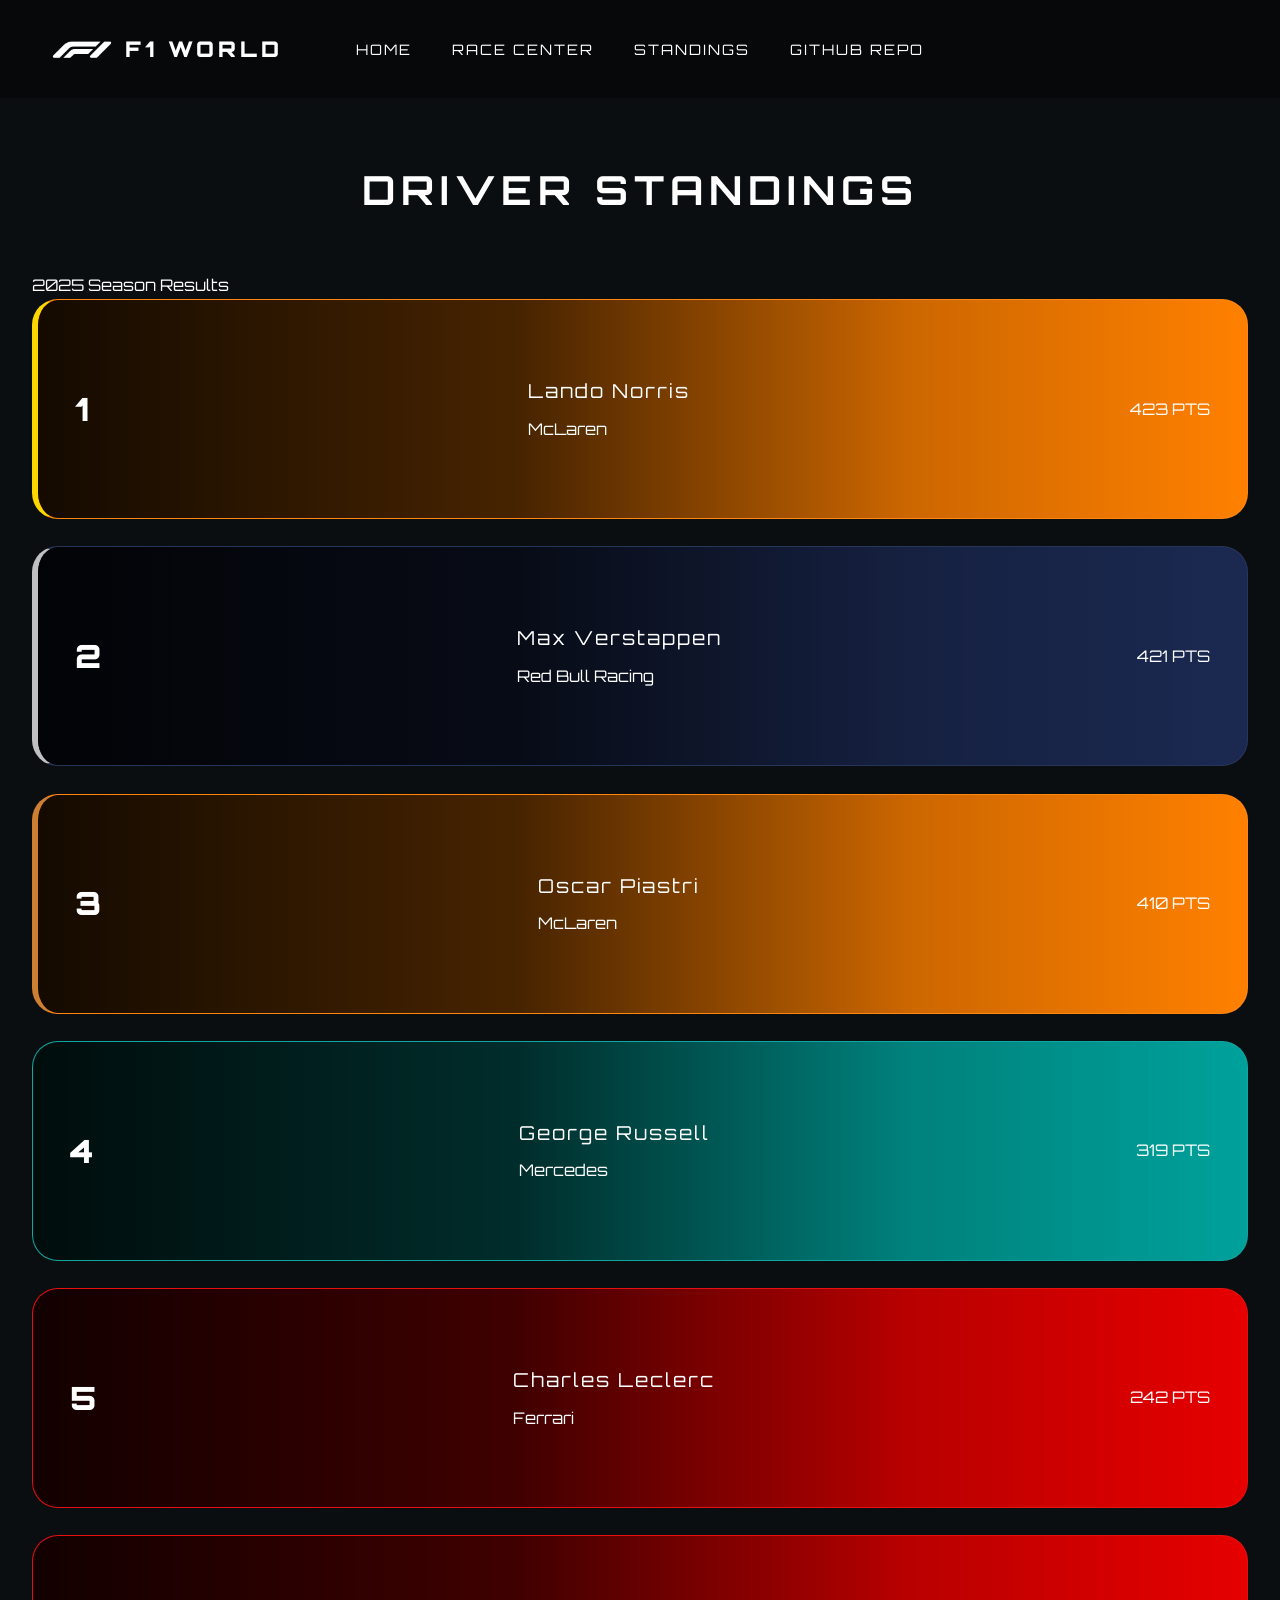
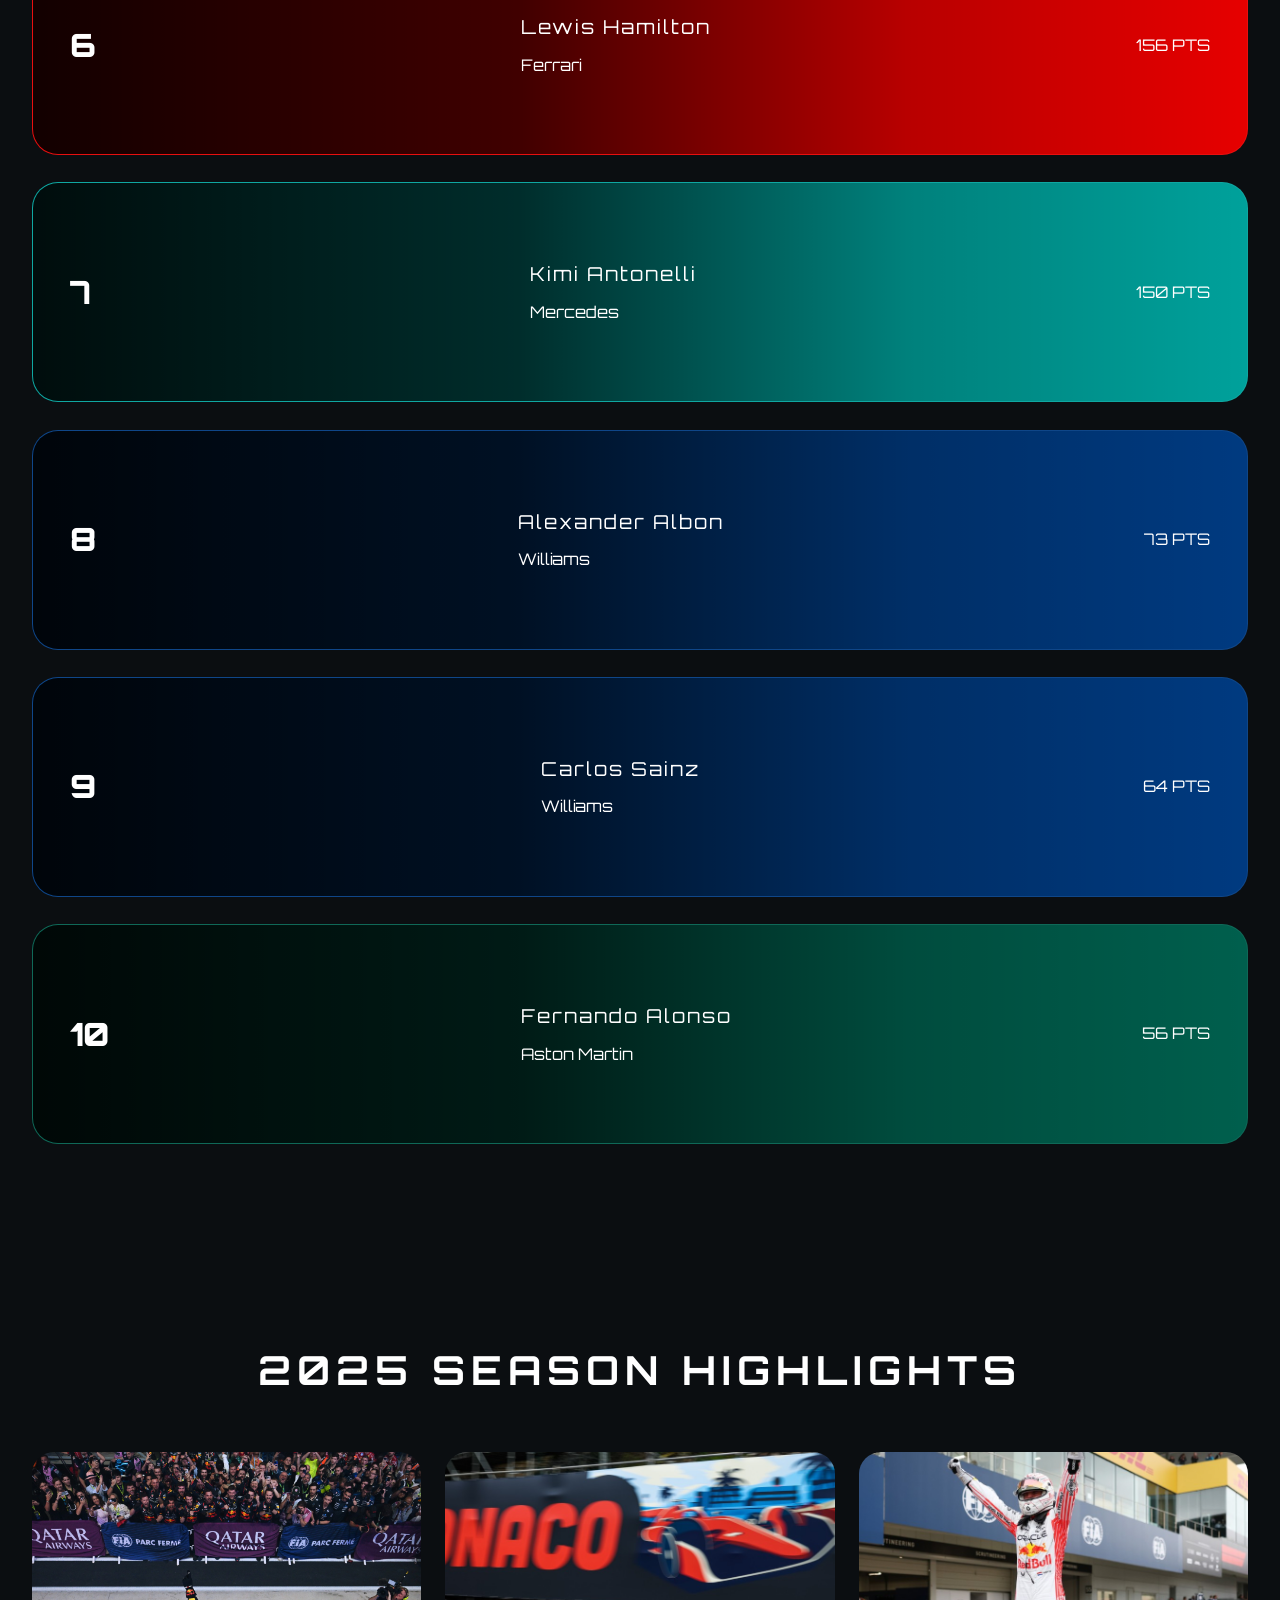
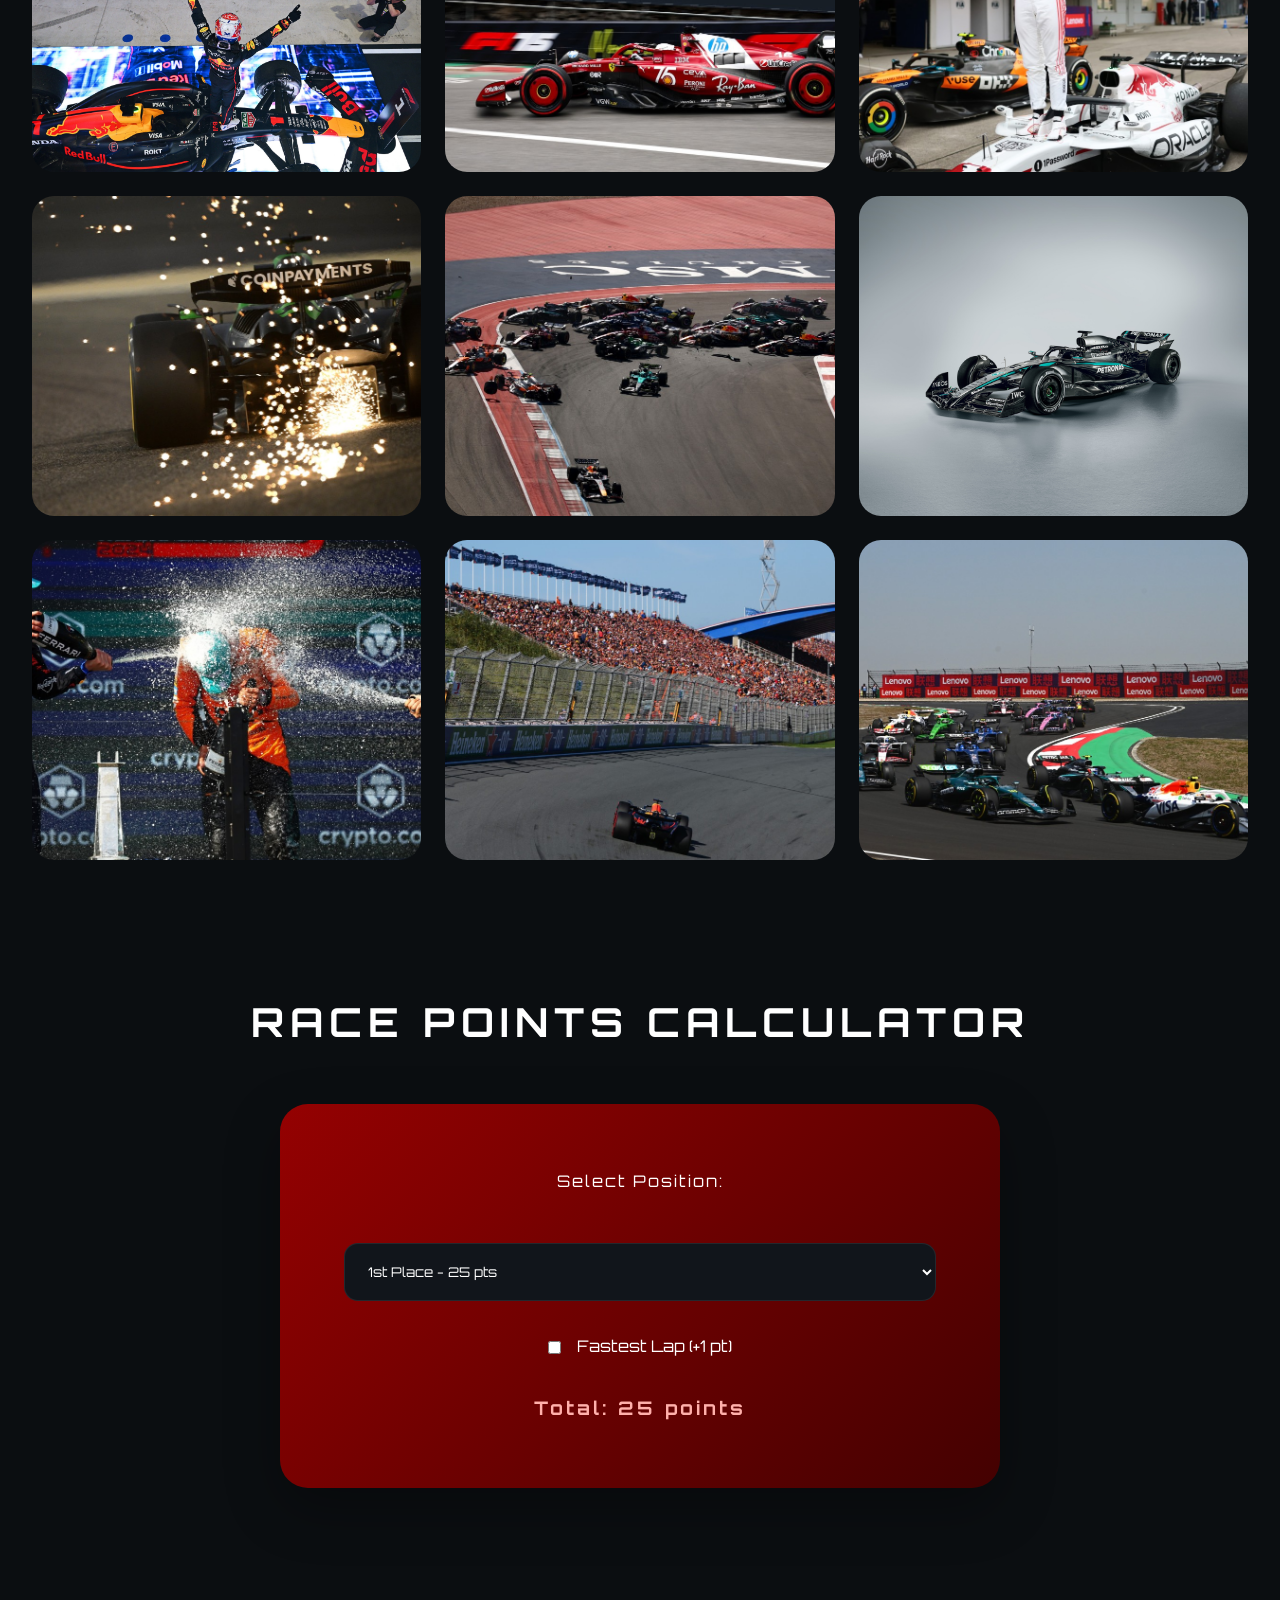
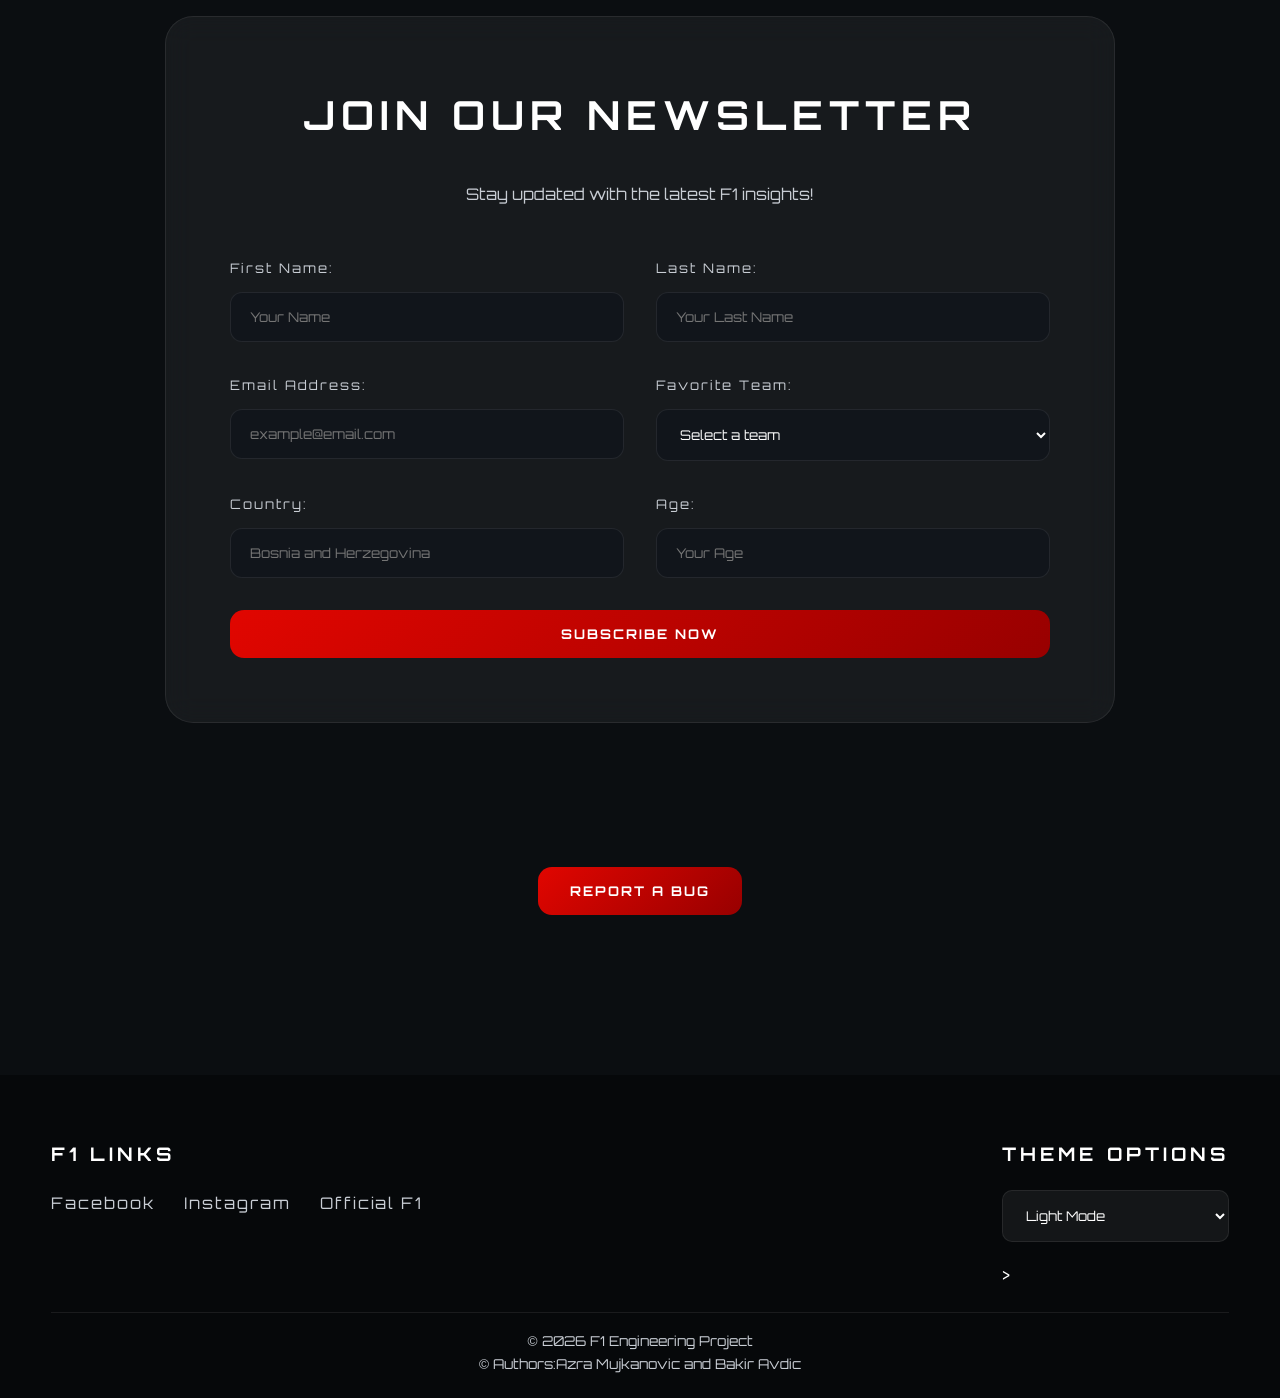
==== commit 2ce79a05: "Update kontakt.html" ====
--- a/Projektnitptp/kontakt.html
+++ b/Projektnitptp/kontakt.html
@@ -16,7 +16,11 @@
         <img src="images/blackf1logo.png" alt="F1 logo" class="logo-img light-logo">
         <span class="site-title">F1 World</span>
     </div>
-    
+    <button class="hamburger" aria-label="Toggle navigation">
+        <span></span>
+        <span></span>
+        <span></span>
+    </button>
     <nav class="navigacija">
         <a href="index.html" class="nav-btn">Home</a>
         <a href="sadrzaj.html" class="nav-btn">Race Center</a>
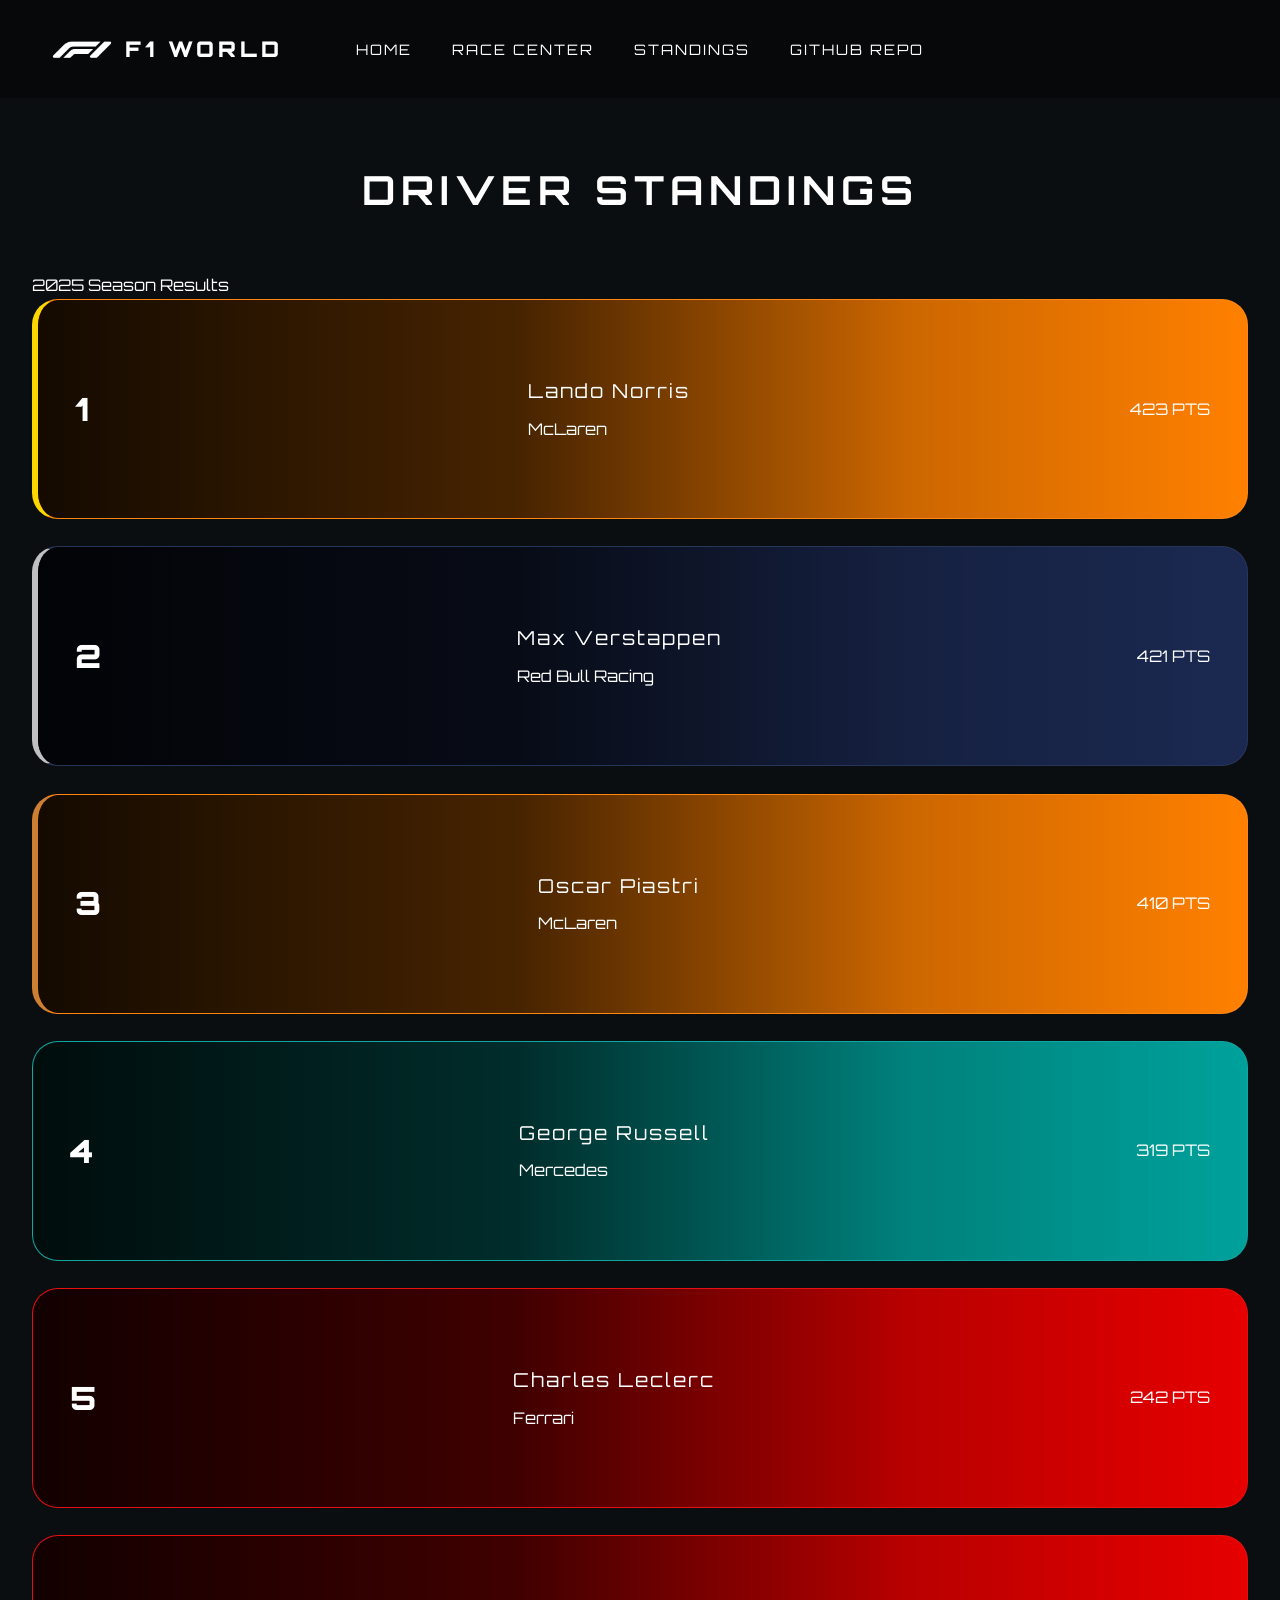
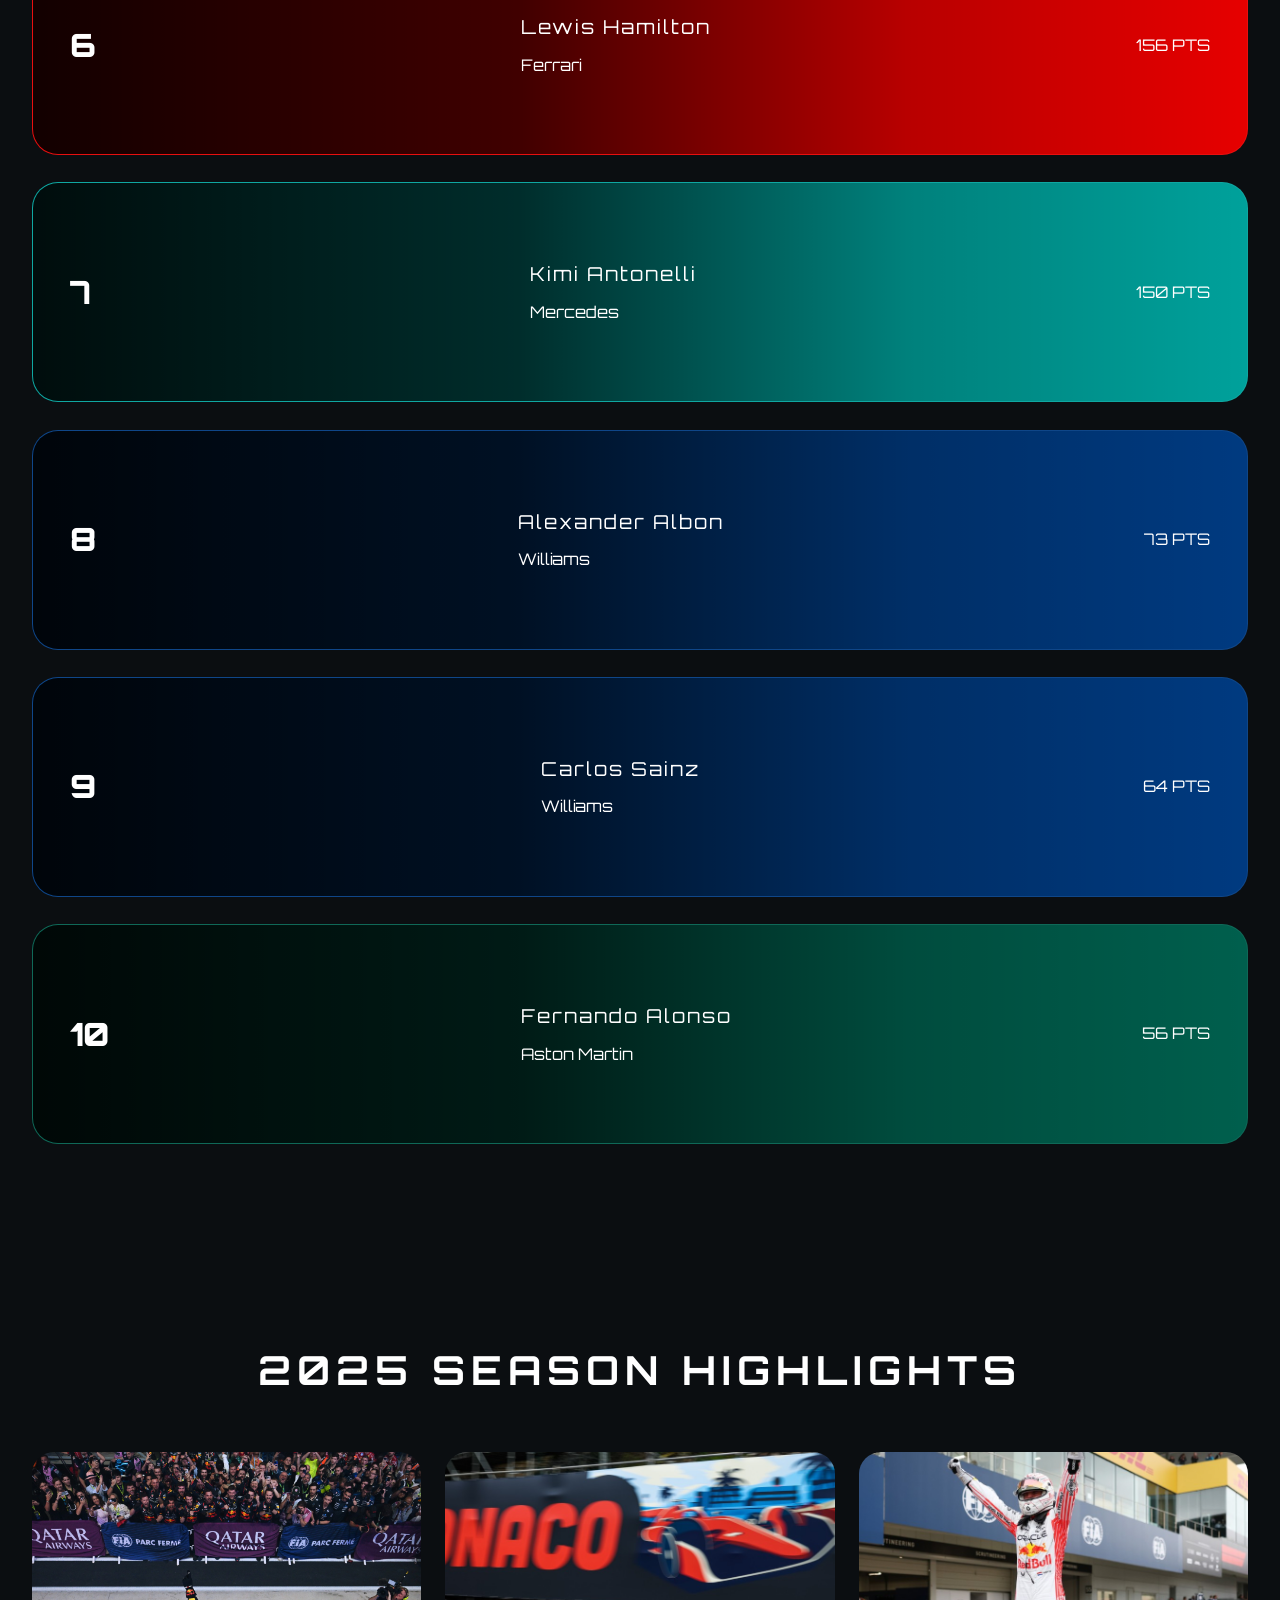
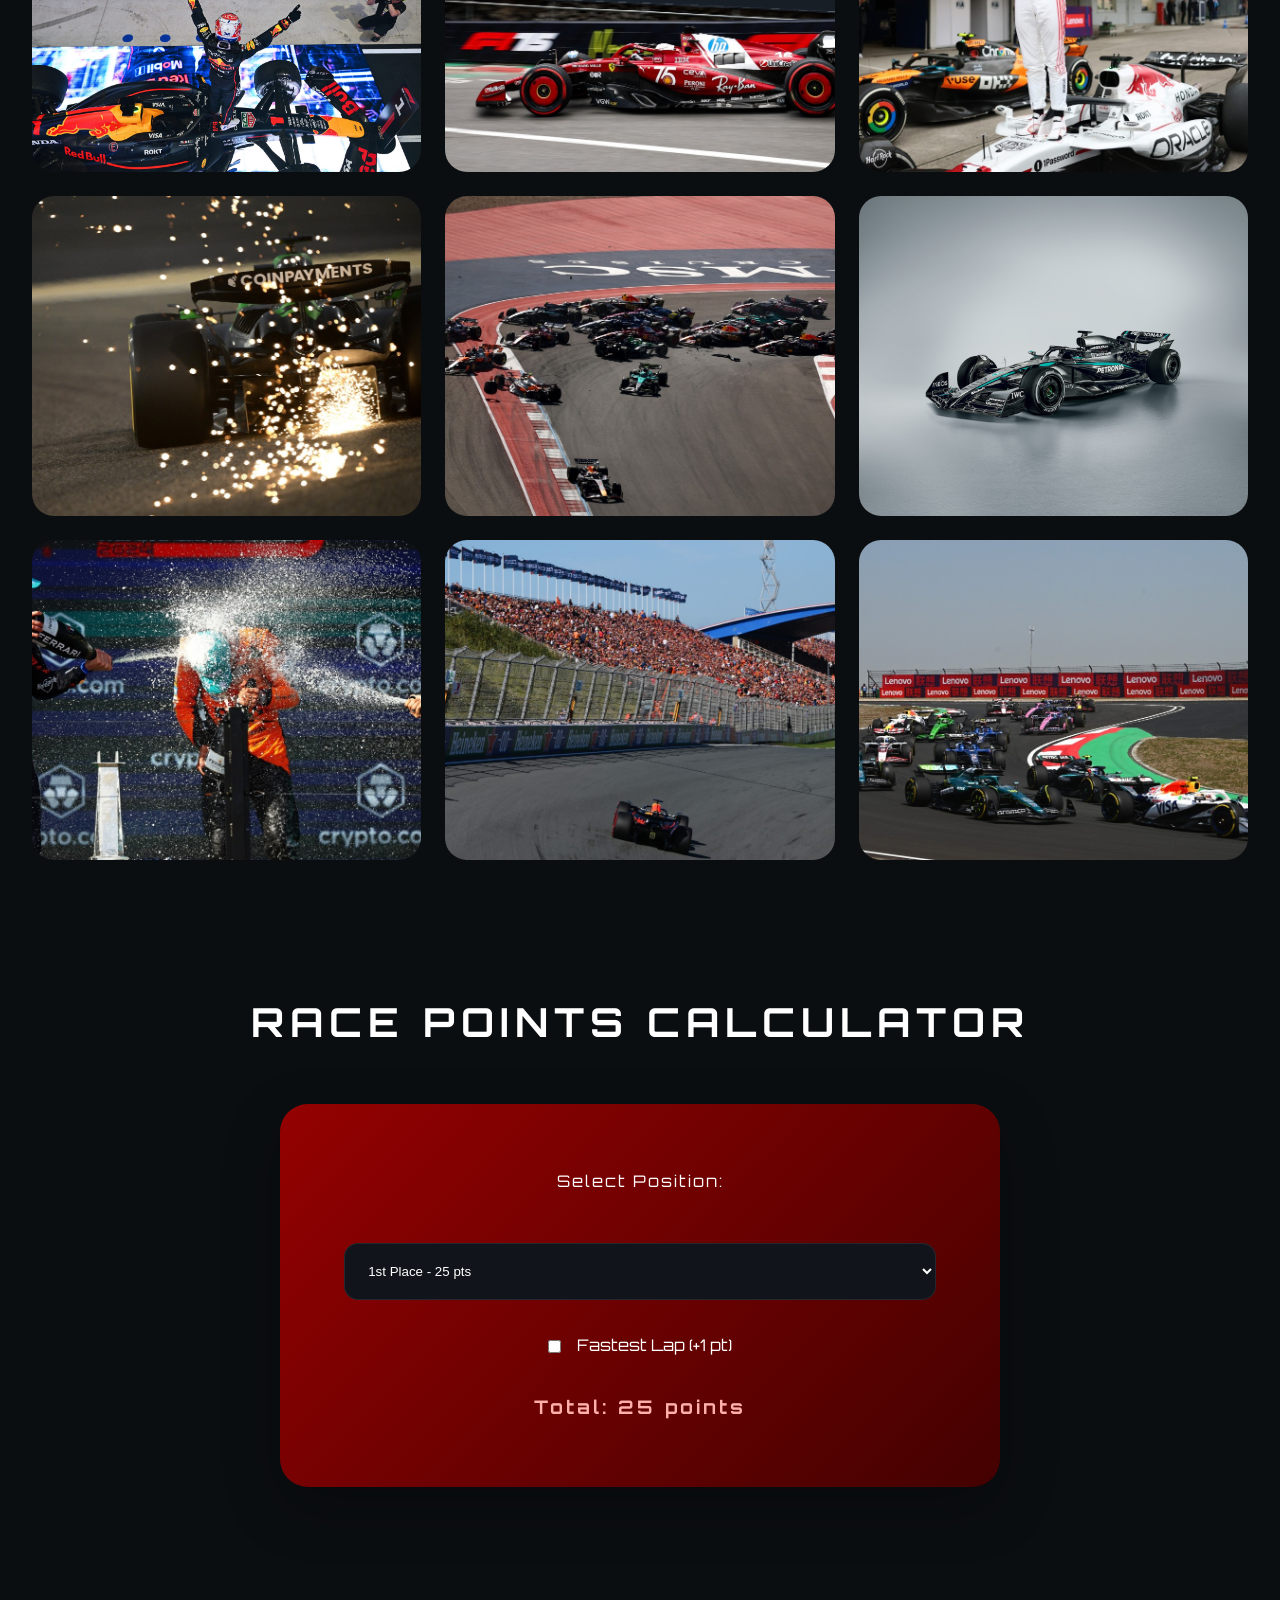
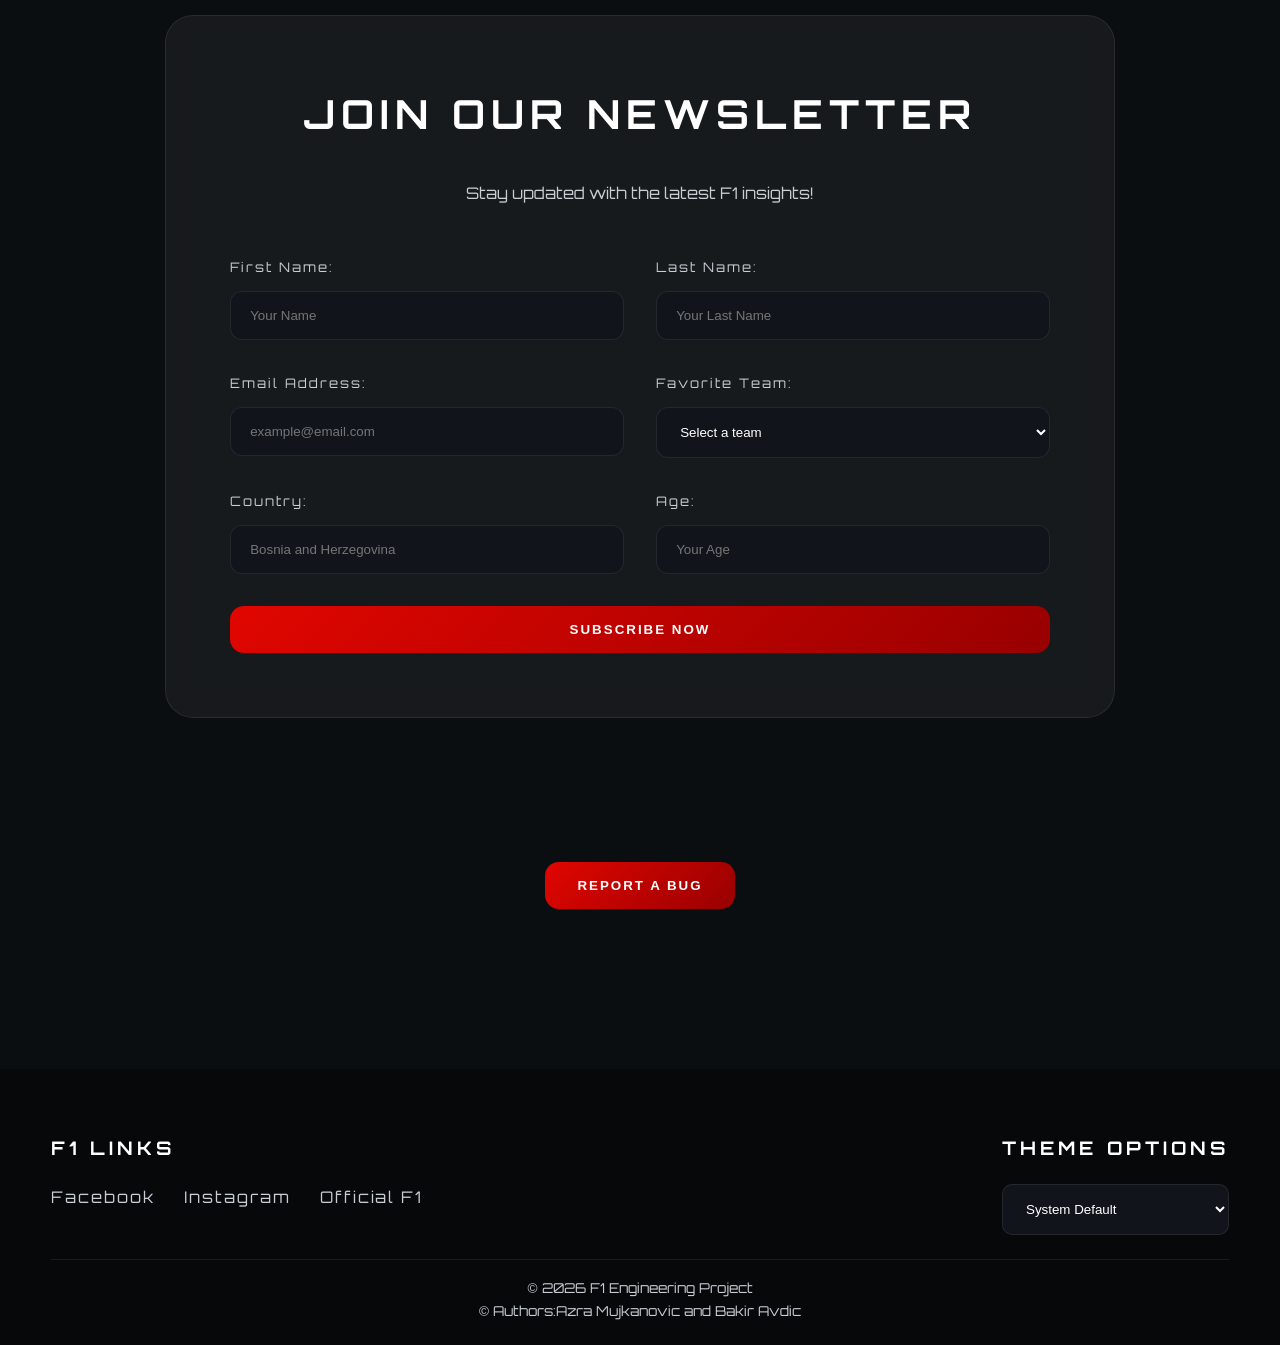
==== commit 8a99ac4d: "Update kontakt.html" ====
--- a/Projektnitptp/kontakt.html
+++ b/Projektnitptp/kontakt.html
@@ -254,7 +254,7 @@
                     <option value="light">Light Mode</option>
                     <option value="dark">Dark Mode</option>
                     <option value="system">System Default</option>
-                </select>>
+                </select>
         </div>
     </div>
     <div class="footer-bottom">
--- a/Projektnitptp/css/tptpstil.css
+++ b/Projektnitptp/css/tptpstil.css
@@ -75,41 +75,6 @@
     --soft-red:rgba(180,0,0,0.08);
     --soft-red-dark:rgba(80,0,0,0.12);
 }
-
-/*DARK THEME*/
-/*
-body.dark-theme{
-
-    --main-bg:#0B0E11;
-    --header-bg:#06080A;
-    --footer-bg:#06080A;
-    --card-bg:#1B1F27;
-    --secondary-bg:#11151B;
-    --text-main:#FFFFFF;
-    --text-secondary:#D7D7D7;
-    --glass-bg:rgba(255,255,255,0.05);
-    --glass-border:rgba(255,255,255,0.08);
-}*/
-
-/* SYSTEM DARK MODE*/
-
-@media (prefers-color-scheme: dark){
-
-    body:not(.light-theme):not(.dark-theme){
-        --main-bg:#0B0E11;
-        --header-bg:#06080A;
-        --footer-bg:#06080A;
-        --card-bg:#1B1F27;
-        --secondary-bg:#11151B;
-        --text-main:#FFFFFF;
-        --text-secondary:#D7D7D7;
-        --glass-bg:rgba(255,255,255,0.05);
-        --glass-border:rgba(255,255,255,0.08);
-    }
-}
-
-/*RESET */
-
 *{
     margin:0;
     padding:0;
@@ -141,21 +106,6 @@
 
 section{
     padding:var(--section-padding) 0;
-}
-
-h1,
-h2,
-h3,
-h4,
-p,
-a,
-li,
-span,
-button,
-input,
-textarea,
-select{
-    font-family:var(--font-main);
 }
 
 ul{
@@ -1144,46 +1094,6 @@
     gap:2rem;
     align-items:center;
 }
-
-.volan-slika-box {
-    position: relative; 
-    width: 100%;
-    max-width: 720px;
-    margin: auto;
-}
-
-.map-link {
-    position: absolute;
-    border-radius: 50%; 
-    cursor: pointer;
-    z-index: 10;
-}
-
-.drs-zona {
-    top: 25.5%;
-    left: 13.5%;
-    width: 5%;
-    height: 5%;
-}
-
-.radio-zona {
-    top: 50.5%;
-    left: 68.5%;
-    width: 5%;
-    height: 5%;
-}
-
-.engine-zona {
-    top: 54%;
-    left: 44%;
-    width: 12%;
-    height: 12%;
-}
-/*5 blokova iznad mi je uradio gemini, al ja u potpunosti razumijem kod, svjestan sam da je
-umjesto fiksnih piksela koji bježe na mobilnim ekranima, zone za klik 
-su pozicionirane pomoću procenata (%) u odnosu na .volan-slika-box.
-komentar je napisao Bakir
-*/
 
 .volan-slika-box img{
     width:100%;
@@ -1693,16 +1603,6 @@
     width:100%;
 }
 
-#theme-switcher{
-    padding:1rem 1.2rem;
-    border-radius:10px;
-    border:
-    1px solid rgba(255,255,255,0.08);
-    background:
-    rgba(255,255,255,0.06);
-    color:var(--text-main);
-}
-
 .footer-bottom{
     margin-top:1.5rem;
     padding-top:1rem;
@@ -1827,23 +1727,34 @@
     .hamburger.active span:nth-child(3){
         transform:rotate(-45deg) translateY(-11px);
     }
-
+    /* LIGHT MODE HAMBURGER MENU FIX */
+    body.light-theme .navigacija{
+        background:#FFFFFF;
+    }
+
+    body.light-theme .nav-btn{
+        color:#111111;
+    }
+
+    body.light-theme .nav-btn:hover{
+        color:var(--accent);
+    }
     .navigacija{
-        position:fixed;
-        top:0;
-        right:-280px;
-        left:auto;
-        transform:none;
-        width:280px;
-        height:100vh;
-        background:rgba(6,8,10,0.98);
-        backdrop-filter:blur(18px);
-        flex-direction:column;
-        justify-content:center;
-        align-items:center;
-        gap:2rem;
-        transition:right 0.45s ease;
-        z-index:1000;
+    position:fixed;
+    top:0;
+    right:-280px;
+    left:auto;
+    transform:none;
+    width:280px;
+    height:100vh;
+    background:rgba(6,8,10,0.98);
+    backdrop-filter:blur(18px);
+    flex-direction:column;
+    justify-content:center;
+    align-items:center;
+    gap:2rem;
+    transition:right 0.45s ease;
+    z-index:1000;
     }
 
     .navigacija.active{
@@ -1867,6 +1778,8 @@
     .sadrzaj-grid{
         width:100%;
         margin-left:0;
+        grid-template-columns:1fr;
+        gap:2rem;
     }
 
     section{
@@ -1881,6 +1794,15 @@
 
     .pocetna-sekcija{
         height:88vh;
+        background:
+        linear-gradient(
+        rgba(0,0,0,0.48),
+        rgba(0,0,0,0.76)
+        ),
+        url("../images/glavnaslika1.jpg");
+
+        background-size:cover;
+        background-position:center;
     }
 
     .pocetni-tekst p{
@@ -1896,6 +1818,13 @@
         letter-spacing:4px;
     }
 
+    .sadrzaj-sidebar{
+        padding:1rem 1.5rem 2rem;
+    }
+
+    .info-kartica{
+        width:100%;
+    }
     .sadrzaj-header{
         min-height:420px;
     }
@@ -1984,11 +1913,8 @@
         background-position:center top;
     }
 }
-/* FIX ZA LIGHT/DARK MODE TEKSTOVE I NEWSLETTER*/
-
-/* ---------------------------------------------------------
-   IMENA VOZAČA I POENI UVIJEK BIJELI
---------------------------------------------------------- */
+
+/*IMENA VOZAČA I POENI UVIJEK BIJELI*/
 
 .ranking-stavka .ime,
 .ranking-stavka .tim,
@@ -2008,12 +1934,6 @@
 body.light-theme .clanak-sekcija:first-child p{
     color:#111111 !important;
 }
-/*FORM KONTEJNER U LIGHT MODE BEZ TAMNE SJENE */
-/*body.light-theme .form-kontejner{
-    background: var(--card-bg);
-    border: 1px solid var(--glass-border);
-    box-shadow: 0 10px 30px rgba(0,0,0,0.05);
-}*/
 
 body.light-theme .polje input,
 body.light-theme .polje select{
@@ -2047,3 +1967,41 @@
     display:none;
 }
 
+/*Koristen AI za pomoć pri pisanju cijelog narednog koda*/
+
+#theme-switcher{
+    padding:1rem 1.2rem;
+    border-radius:10px;
+    border:
+    1px solid rgba(255,255,255,0.08);
+    background:var(--secondary-bg);
+    color:var(--text-main);
+    border:1px solid var(--glass-border);
+}
+
+#theme-switcher option{
+    background:var(--card-bg);
+    color:var(--text-main);
+}
+
+.jump-to-top-btn{
+    position:fixed;
+    bottom:30px;
+    right:30px;
+
+    width:60px;
+    height:60px;
+
+    display:flex;
+    justify-content:center;
+    align-items:center;
+
+    border-radius:50%;
+    background:red;
+    
+    color:white;
+    font-size:24px;
+
+    border:none;
+    cursor:pointer;
+}
